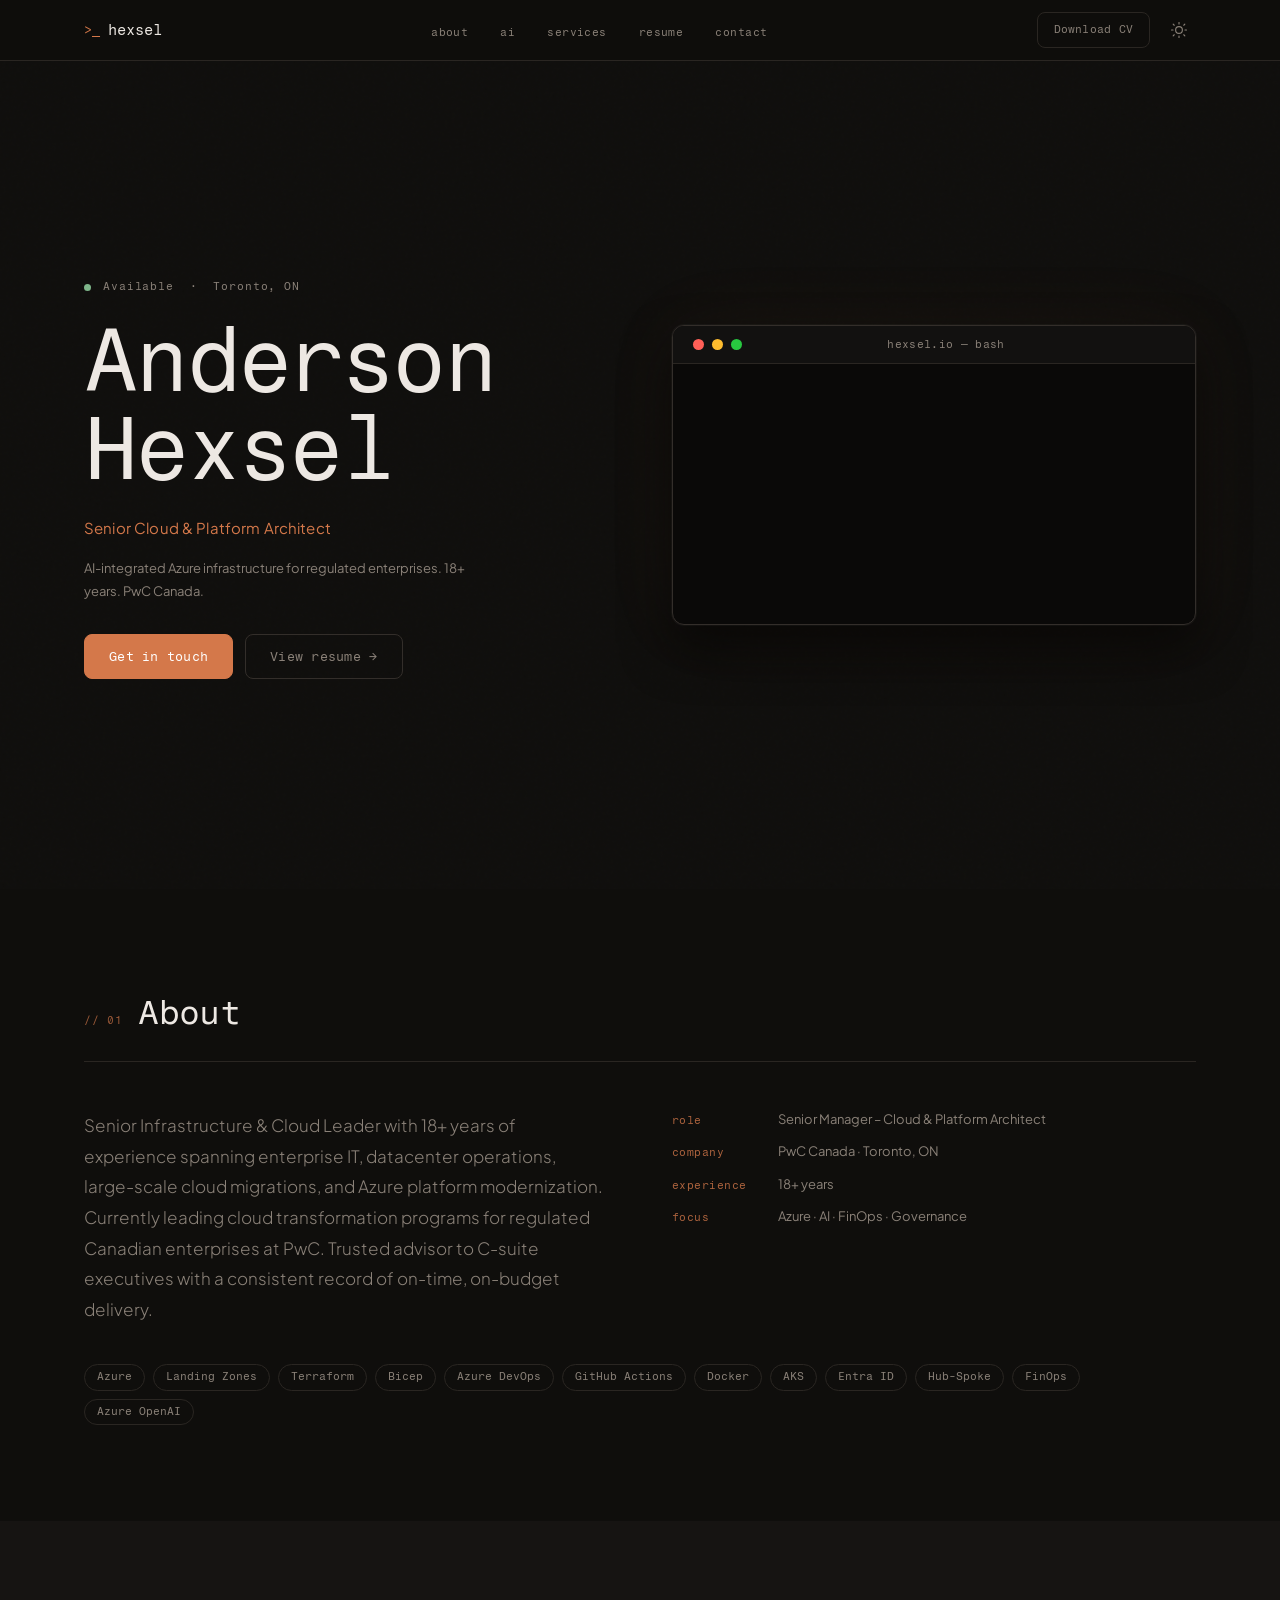
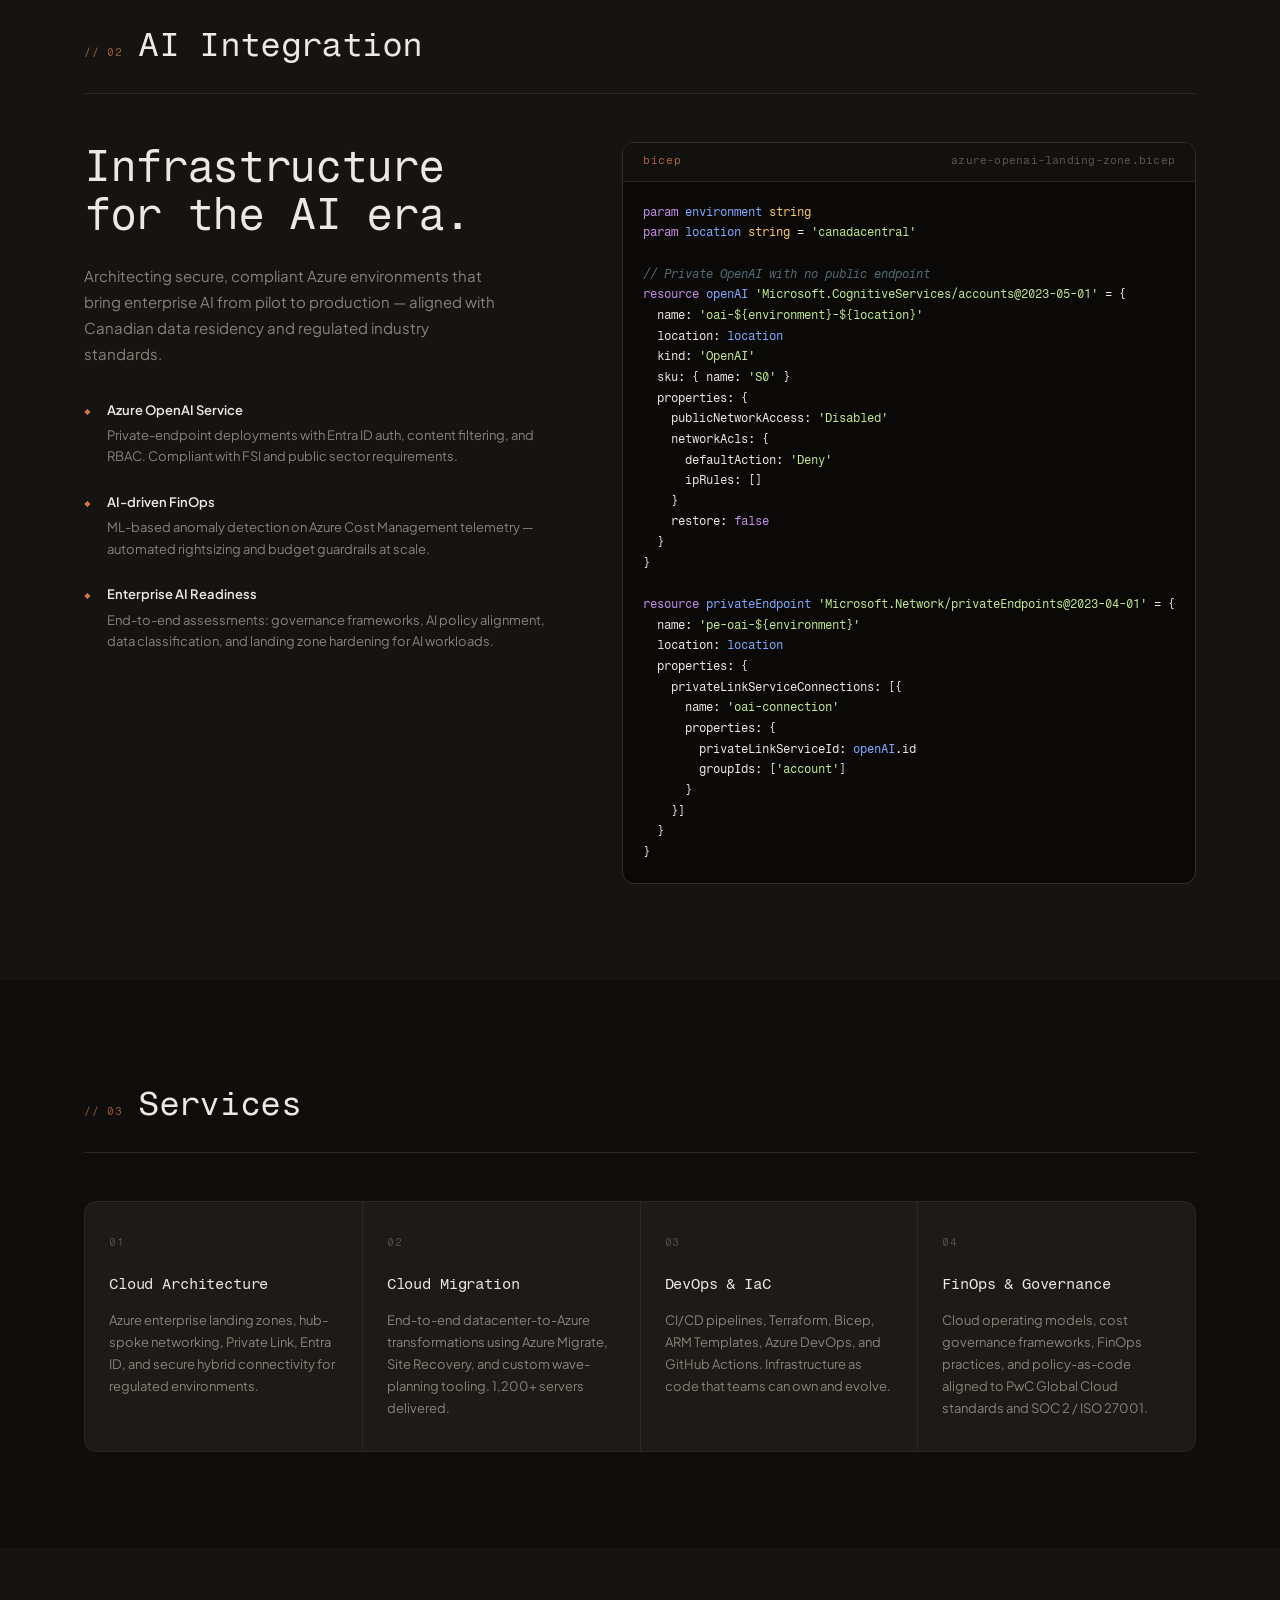
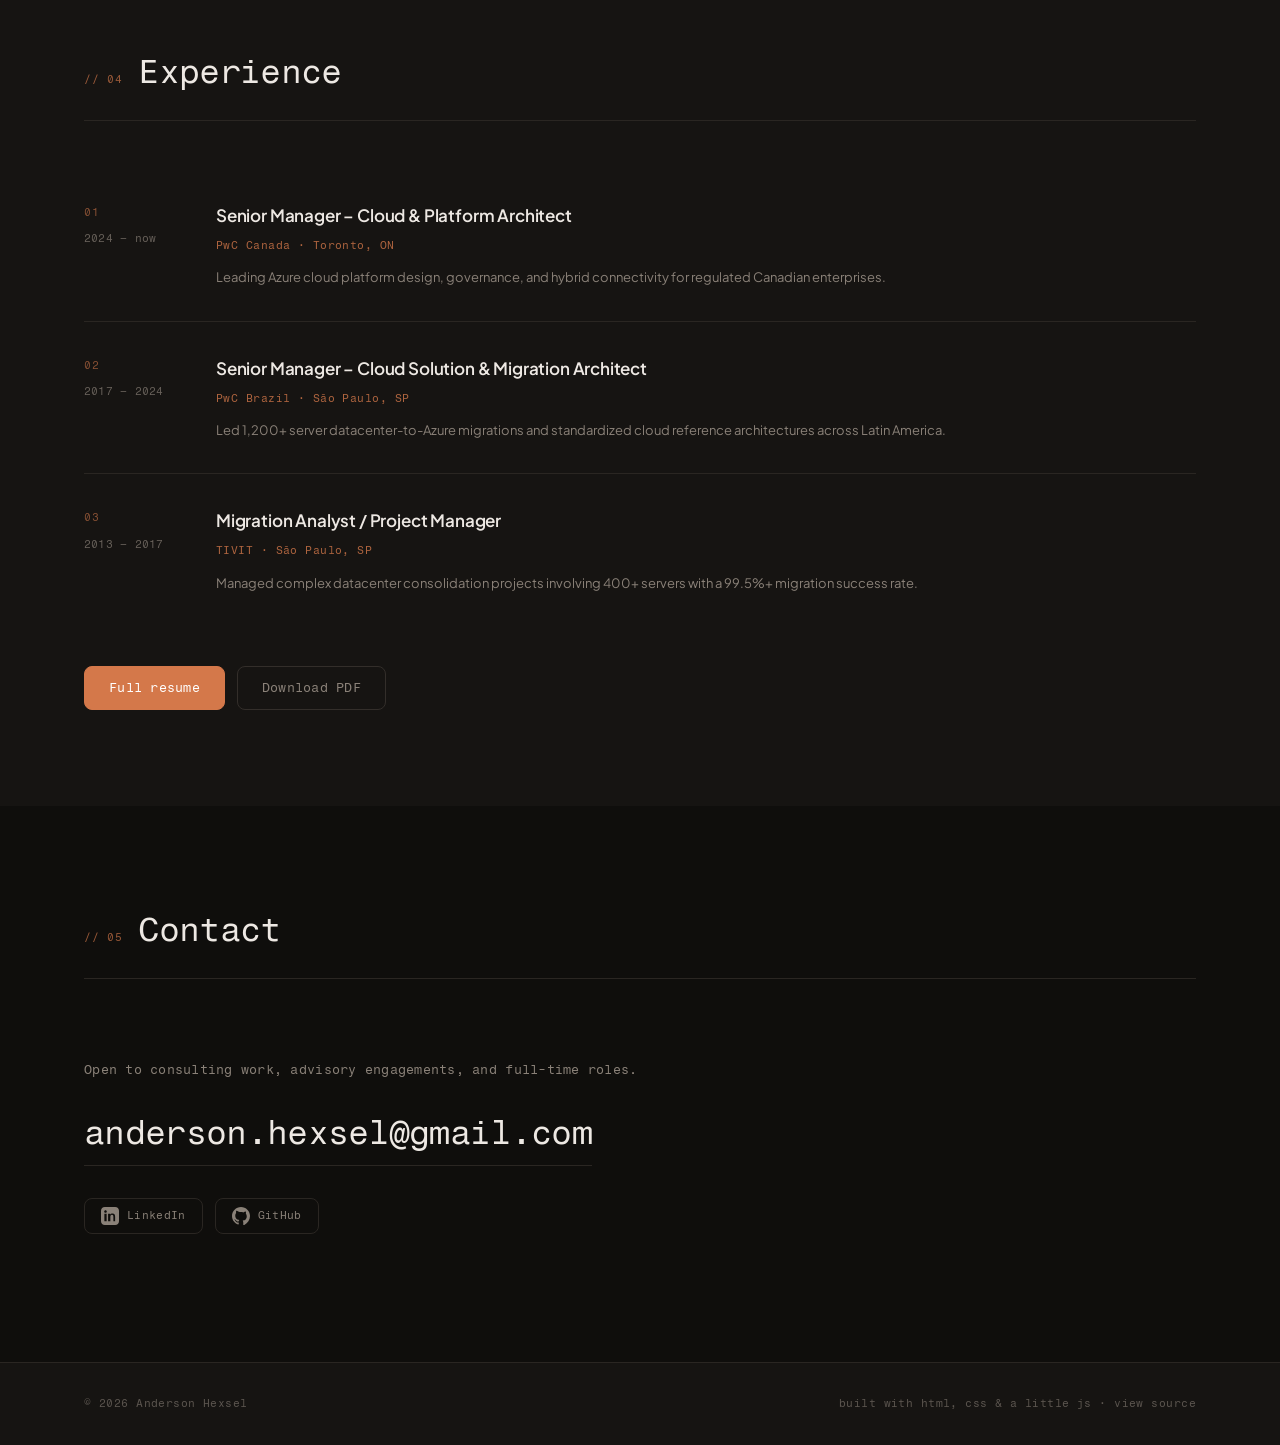
==== index.html @ d18cc78c "Initial site — Terminal Intelligence redesign Static portfolio for hexsel.io: Fragment Mono + Plus J" ====
<!doctype html>
<html lang="en" data-theme="dark">
<head>
  <meta charset="utf-8">
  <meta name="viewport" content="width=device-width, initial-scale=1">

  <title>Anderson Hexsel — Senior Cloud &amp; Platform Architect</title>
  <meta name="description" content="Anderson Hexsel — Senior Cloud &amp; Platform Architect with 18+ years in enterprise Azure, cloud migrations, and infrastructure leadership. Currently at PwC Canada.">

  <link rel="canonical" href="https://hexsel.io/">
  <link rel="icon" type="image/svg+xml" href="/assets/img/favicon.svg">
  <meta name="theme-color" content="#0F0E0C" media="(prefers-color-scheme: dark)">
  <meta name="theme-color" content="#F6F1EB" media="(prefers-color-scheme: light)">

  <meta property="og:type" content="website">
  <meta property="og:url" content="https://hexsel.io/">
  <meta property="og:title" content="Anderson Hexsel — Senior Cloud &amp; Platform Architect">
  <meta property="og:description" content="18+ years delivering Azure transformations for global enterprises. Azure Expert Certified.">
  <meta property="og:image" content="https://hexsel.io/assets/img/og-cover.png">
  <meta name="twitter:card" content="summary_large_image">
  <meta name="twitter:title" content="Anderson Hexsel — Senior Cloud &amp; Platform Architect">
  <meta name="twitter:description" content="18+ years delivering Azure transformations for global enterprises. Azure Expert Certified.">
  <meta name="twitter:image" content="https://hexsel.io/assets/img/og-cover.png">

  <script type="application/ld+json">
  {
    "@context": "https://schema.org",
    "@type": "Person",
    "name": "Anderson Hexsel",
    "url": "https://hexsel.io/",
    "email": "mailto:anderson.hexsel@gmail.com",
    "jobTitle": "Senior Manager — Cloud & Platform Architect",
    "sameAs": ["https://www.linkedin.com/in/hexsel/"]
  }
  </script>

  <!-- Google Fonts: Fragment Mono + Plus Jakarta Sans -->
  <link rel="preconnect" href="https://fonts.googleapis.com">
  <link rel="preconnect" href="https://fonts.gstatic.com" crossorigin>
  <link href="https://fonts.googleapis.com/css2?family=Fragment+Mono:ital@0;1&family=Plus+Jakarta+Sans:wght@300;400;500;600;700&display=swap" rel="stylesheet">

  <!-- Theme bootstrap — runs before stylesheet to prevent FOUC -->
  <script>
    (function(){try{var t=localStorage.getItem('hexsel-theme');if(t==='light'||t==='dark')document.documentElement.setAttribute('data-theme',t);}catch(e){}}());
  </script>

  <link rel="stylesheet" href="/assets/css/main.css">
</head>

<body>
  <a class="skip-link" href="#main">Skip to content</a>

  <!-- ── HEADER ── -->
  <header class="site-header" role="banner">
    <div class="container site-header__inner">
      <a class="brand" href="/" aria-label="hexsel home">
        <span class="brand__sigil" aria-hidden="true">&gt;_</span>
        <span class="brand__text">hexsel</span>
      </a>

      <nav class="nav" aria-label="Primary">
        <button class="nav__toggle" aria-expanded="false" aria-controls="nav-list" aria-label="Open menu">
          <span class="visually-hidden">Open menu</span>
          <svg viewBox="0 0 24 24" fill="none" stroke="currentColor" stroke-width="1.5" stroke-linecap="round" width="22" height="22" aria-hidden="true">
            <line x1="3" y1="7" x2="21" y2="7"/><line x1="3" y1="12" x2="21" y2="12"/><line x1="3" y1="17" x2="21" y2="17"/>
          </svg>
        </button>
        <ul id="nav-list" class="nav__list" role="list">
          <li><a class="nav__link" href="#about">about</a></li>
          <li><a class="nav__link" href="#ai">ai</a></li>
          <li><a class="nav__link" href="#services">services</a></li>
          <li><a class="nav__link" href="#resume">resume</a></li>
          <li><a class="nav__link" href="#contact">contact</a></li>
        </ul>
      </nav>

      <div class="header-actions">
        <a class="btn btn--outline btn--sm" href="/assets/docs/anderson-hexsel-resume.pdf" download>Download CV</a>
        <button class="theme-toggle" aria-label="Toggle color theme" aria-pressed="false">
          <svg class="theme-toggle__sun" viewBox="0 0 24 24" fill="none" stroke="currentColor" stroke-width="1.5" stroke-linecap="round" stroke-linejoin="round" width="18" height="18" aria-hidden="true">
            <circle cx="12" cy="12" r="4.5"/>
            <line x1="12" y1="2" x2="12" y2="4"/><line x1="12" y1="20" x2="12" y2="22"/>
            <line x1="4.22" y1="4.22" x2="5.64" y2="5.64"/><line x1="18.36" y1="18.36" x2="19.78" y2="19.78"/>
            <line x1="2" y1="12" x2="4" y2="12"/><line x1="20" y1="12" x2="22" y2="12"/>
            <line x1="4.22" y1="19.78" x2="5.64" y2="18.36"/><line x1="18.36" y1="5.64" x2="19.78" y2="4.22"/>
          </svg>
          <svg class="theme-toggle__moon" viewBox="0 0 24 24" fill="none" stroke="currentColor" stroke-width="1.5" stroke-linecap="round" width="18" height="18" aria-hidden="true">
            <path d="M21 12.79A9 9 0 1 1 11.21 3 7 7 0 0 0 21 12.79z"/>
          </svg>
        </button>
      </div>
    </div>
  </header>

  <main id="main">

    <!-- ── HERO ── -->
    <section class="hero" aria-labelledby="hero-name">
      <div class="container hero__inner">

        <div class="hero__text" data-reveal>
          <p class="hero__eyebrow">
            <span class="hero__status" aria-hidden="true"></span>
            Available &nbsp;·&nbsp; Toronto, ON
          </p>
          <h1 class="hero__name" id="hero-name">Anderson<br>Hexsel</h1>
          <p class="hero__role">Senior Cloud &amp; Platform Architect</p>
          <p class="hero__desc">
            AI-integrated Azure infrastructure for regulated enterprises.
            18+ years. PwC Canada.
          </p>
          <div class="hero__cta">
            <a class="btn btn--primary" href="#contact">Get in touch</a>
            <a class="btn btn--ghost" href="/resume.html">View resume →</a>
          </div>
        </div>

        <div class="hero__terminal-wrap" data-reveal>
          <div class="terminal" role="img" aria-label="Terminal showing Anderson's work with Azure and AI">
            <div class="terminal__chrome" aria-hidden="true">
              <span class="terminal__dot terminal__dot--red"></span>
              <span class="terminal__dot terminal__dot--yellow"></span>
              <span class="terminal__dot terminal__dot--green"></span>
              <span class="terminal__title">hexsel.io — bash</span>
            </div>
            <div class="terminal__body" id="terminal-body" aria-hidden="true"></div>
          </div>
        </div>

      </div>
    </section>

    <!-- ── ABOUT ── -->
    <section id="about" class="section" aria-labelledby="about-heading">
      <div class="container">
        <div class="section-header" data-reveal>
          <span class="section-tag" aria-hidden="true">// 01</span>
          <h2 class="section-title" id="about-heading">About</h2>
        </div>
        <div class="about__body" data-reveal>
          <p class="about__lede">
            Senior Infrastructure &amp; Cloud Leader with 18+ years of experience spanning enterprise IT, datacenter operations, large-scale cloud migrations, and Azure platform modernization. Currently leading cloud transformation programs for regulated Canadian enterprises at PwC. Trusted advisor to C-suite executives with a consistent record of on-time, on-budget delivery.
          </p>
          <div class="about__meta">
            <div class="meta-row">
              <span class="meta-key">role</span>
              <span class="meta-val">Senior Manager – Cloud &amp; Platform Architect</span>
            </div>
            <div class="meta-row">
              <span class="meta-key">company</span>
              <span class="meta-val">PwC Canada · Toronto, ON</span>
            </div>
            <div class="meta-row">
              <span class="meta-key">experience</span>
              <span class="meta-val">18+ years</span>
            </div>
            <div class="meta-row">
              <span class="meta-key">focus</span>
              <span class="meta-val">Azure · AI · FinOps · Governance</span>
            </div>
          </div>
        </div>
        <div class="chip-cluster" role="list" aria-label="Technologies" data-reveal>
          <span class="chip" role="listitem">Azure</span>
          <span class="chip" role="listitem">Landing Zones</span>
          <span class="chip" role="listitem">Terraform</span>
          <span class="chip" role="listitem">Bicep</span>
          <span class="chip" role="listitem">Azure DevOps</span>
          <span class="chip" role="listitem">GitHub Actions</span>
          <span class="chip" role="listitem">Docker</span>
          <span class="chip" role="listitem">AKS</span>
          <span class="chip" role="listitem">Entra ID</span>
          <span class="chip" role="listitem">Hub-Spoke</span>
          <span class="chip" role="listitem">FinOps</span>
          <span class="chip" role="listitem">Azure OpenAI</span>
        </div>
      </div>
    </section>

    <!-- ── AI EXPERIENCE ── -->
    <section id="ai" class="section section--ai" aria-labelledby="ai-heading">
      <div class="container">
        <div class="section-header" data-reveal>
          <span class="section-tag" aria-hidden="true">// 02</span>
          <h2 class="section-title" id="ai-heading">AI Integration</h2>
        </div>
        <div class="ai__body">
          <div class="ai__left" data-reveal>
            <p class="ai__headline">Infrastructure<br>for the AI era.</p>
            <p class="ai__sub">
              Architecting secure, compliant Azure environments that bring enterprise AI from pilot to production — aligned with Canadian data residency and regulated industry standards.
            </p>
            <ul class="ai__features" role="list">
              <li class="ai__feature">
                <span class="ai__feature-icon" aria-hidden="true">◆</span>
                <div>
                  <strong>Azure OpenAI Service</strong>
                  <p>Private-endpoint deployments with Entra ID auth, content filtering, and RBAC. Compliant with FSI and public sector requirements.</p>
                </div>
              </li>
              <li class="ai__feature">
                <span class="ai__feature-icon" aria-hidden="true">◆</span>
                <div>
                  <strong>AI-driven FinOps</strong>
                  <p>ML-based anomaly detection on Azure Cost Management telemetry — automated rightsizing and budget guardrails at scale.</p>
                </div>
              </li>
              <li class="ai__feature">
                <span class="ai__feature-icon" aria-hidden="true">◆</span>
                <div>
                  <strong>Enterprise AI Readiness</strong>
                  <p>End-to-end assessments: governance frameworks, AI policy alignment, data classification, and landing zone hardening for AI workloads.</p>
                </div>
              </li>
            </ul>
          </div>
          <div class="ai__right" data-reveal>
            <div class="code-block">
              <div class="code-block__header">
                <span class="code-block__lang">bicep</span>
                <span class="code-block__file">azure-openai-landing-zone.bicep</span>
              </div>
              <pre class="code-block__body"><code><span class="ck">param</span> <span class="cv">environment</span> <span class="ct">string</span>
<span class="ck">param</span> <span class="cv">location</span> <span class="ct">string</span> = <span class="cs">'canadacentral'</span>

<span class="cc">// Private OpenAI with no public endpoint</span>
<span class="ck">resource</span> <span class="cv">openAI</span> <span class="cs">'Microsoft.CognitiveServices/accounts@2023-05-01'</span> = {
  name: <span class="cs">'oai-${environment}-${location}'</span>
  location: <span class="cv">location</span>
  kind: <span class="cs">'OpenAI'</span>
  sku: { name: <span class="cs">'S0'</span> }
  properties: {
    publicNetworkAccess: <span class="cs">'Disabled'</span>
    networkAcls: {
      defaultAction: <span class="cs">'Deny'</span>
      ipRules: []
    }
    restore: <span class="ck">false</span>
  }
}

<span class="ck">resource</span> <span class="cv">privateEndpoint</span> <span class="cs">'Microsoft.Network/privateEndpoints@2023-04-01'</span> = {
  name: <span class="cs">'pe-oai-${environment}'</span>
  location: <span class="cv">location</span>
  properties: {
    privateLinkServiceConnections: [{
      name: <span class="cs">'oai-connection'</span>
      properties: {
        privateLinkServiceId: <span class="cv">openAI</span>.id
        groupIds: [<span class="cs">'account'</span>]
      }
    }]
  }
}</code></pre>
            </div>
          </div>
        </div>
      </div>
    </section>

    <!-- ── SERVICES ── -->
    <section id="services" class="section" aria-labelledby="services-heading">
      <div class="container">
        <div class="section-header" data-reveal>
          <span class="section-tag" aria-hidden="true">// 03</span>
          <h2 class="section-title" id="services-heading">Services</h2>
        </div>
        <ul class="card-grid" role="list">

          <li class="card" data-reveal>
            <div class="card__num" aria-hidden="true">01</div>
            <h3 class="card__title">Cloud Architecture</h3>
            <p class="card__body">Azure enterprise landing zones, hub-spoke networking, Private Link, Entra ID, and secure hybrid connectivity for regulated environments.</p>
          </li>

          <li class="card" data-reveal>
            <div class="card__num" aria-hidden="true">02</div>
            <h3 class="card__title">Cloud Migration</h3>
            <p class="card__body">End-to-end datacenter-to-Azure transformations using Azure Migrate, Site Recovery, and custom wave-planning tooling. 1,200+ servers delivered.</p>
          </li>

          <li class="card" data-reveal>
            <div class="card__num" aria-hidden="true">03</div>
            <h3 class="card__title">DevOps &amp; IaC</h3>
            <p class="card__body">CI/CD pipelines, Terraform, Bicep, ARM Templates, Azure DevOps, and GitHub Actions. Infrastructure as code that teams can own and evolve.</p>
          </li>

          <li class="card" data-reveal>
            <div class="card__num" aria-hidden="true">04</div>
            <h3 class="card__title">FinOps &amp; Governance</h3>
            <p class="card__body">Cloud operating models, cost governance frameworks, FinOps practices, and policy-as-code aligned to PwC Global Cloud standards and SOC 2 / ISO 27001.</p>
          </li>

        </ul>
      </div>
    </section>

    <!-- ── RESUME ── -->
    <section id="resume" class="section section--alt" aria-labelledby="resume-heading">
      <div class="container">
        <div class="section-header" data-reveal>
          <span class="section-tag" aria-hidden="true">// 04</span>
          <h2 class="section-title" id="resume-heading">Experience</h2>
        </div>
        <ol class="timeline" role="list">

          <li class="timeline__item" data-reveal>
            <div class="timeline__left">
              <span class="timeline__index" aria-hidden="true">01</span>
              <time class="timeline__date">2024 – now</time>
            </div>
            <div class="timeline__body">
              <h3 class="timeline__role">Senior Manager – Cloud &amp; Platform Architect</h3>
              <p class="timeline__company">PwC Canada · Toronto, ON</p>
              <p class="timeline__summary">Leading Azure cloud platform design, governance, and hybrid connectivity for regulated Canadian enterprises.</p>
            </div>
          </li>

          <li class="timeline__item" data-reveal>
            <div class="timeline__left">
              <span class="timeline__index" aria-hidden="true">02</span>
              <time class="timeline__date">2017 – 2024</time>
            </div>
            <div class="timeline__body">
              <h3 class="timeline__role">Senior Manager – Cloud Solution &amp; Migration Architect</h3>
              <p class="timeline__company">PwC Brazil · São Paulo, SP</p>
              <p class="timeline__summary">Led 1,200+ server datacenter-to-Azure migrations and standardized cloud reference architectures across Latin America.</p>
            </div>
          </li>

          <li class="timeline__item" data-reveal>
            <div class="timeline__left">
              <span class="timeline__index" aria-hidden="true">03</span>
              <time class="timeline__date">2013 – 2017</time>
            </div>
            <div class="timeline__body">
              <h3 class="timeline__role">Migration Analyst / Project Manager</h3>
              <p class="timeline__company">TIVIT · São Paulo, SP</p>
              <p class="timeline__summary">Managed complex datacenter consolidation projects involving 400+ servers with a 99.5%+ migration success rate.</p>
            </div>
          </li>

        </ol>
        <div class="resume__cta" data-reveal>
          <a class="btn btn--primary" href="/resume.html">Full resume</a>
          <a class="btn btn--ghost" href="/assets/docs/anderson-hexsel-resume.pdf" download>Download PDF</a>
        </div>
      </div>
    </section>

    <!-- ── CONTACT ── -->
    <section id="contact" class="section" aria-labelledby="contact-heading">
      <div class="container">
        <div class="section-header" data-reveal>
          <span class="section-tag" aria-hidden="true">// 05</span>
          <h2 class="section-title" id="contact-heading">Contact</h2>
        </div>
        <div class="contact__body" data-reveal>
          <p class="contact__invite">Open to consulting work, advisory engagements, and full-time roles.</p>
          <a class="contact__email" href="mailto:anderson.hexsel@gmail.com">
            anderson.hexsel@gmail.com
          </a>
          <ul class="contact__links" role="list">
            <li>
              <a href="https://www.linkedin.com/in/hexsel/" rel="me noopener" class="contact__icon-link" aria-label="LinkedIn profile">
                <svg viewBox="0 0 24 24" fill="currentColor" width="18" height="18" aria-hidden="true">
                  <path d="M19 0H5C2.24 0 0 2.24 0 5v14c0 2.76 2.24 5 5 5h14c2.76 0 5-2.24 5-5V5c0-2.76-2.24-5-5-5zM7.5 19H4.5V9h3v10zm-1.5-11.3c-.97 0-1.75-.79-1.75-1.76S5.03 4.18 6 4.18s1.75.79 1.75 1.76S6.97 7.7 6 7.7zM19.5 19h-3v-5.6c0-1.34-.03-3.07-1.87-3.07-1.87 0-2.16 1.46-2.16 2.97V19h-3V9h2.88v1.36h.04c.4-.76 1.38-1.56 2.84-1.56 3.04 0 3.6 2 3.6 4.6V19z"/>
                </svg>
                LinkedIn
              </a>
            </li>
            <li>
              <a href="https://github.com/Hexsel007" rel="me noopener" class="contact__icon-link" aria-label="GitHub profile">
                <svg viewBox="0 0 24 24" fill="currentColor" width="18" height="18" aria-hidden="true">
                  <path d="M12 0C5.37 0 0 5.37 0 12c0 5.3 3.44 9.8 8.21 11.39.6.11.79-.26.79-.58v-2.23c-3.34.73-4.03-1.42-4.03-1.42-.55-1.39-1.33-1.76-1.33-1.76-1.09-.74.08-.73.08-.73 1.2.08 1.84 1.24 1.84 1.24 1.07 1.83 2.8 1.3 3.49.99.11-.78.42-1.3.76-1.6-2.67-.3-5.47-1.33-5.47-5.93 0-1.31.47-2.38 1.24-3.22-.12-.3-.54-1.52.12-3.18 0 0 1.01-.32 3.3 1.23A11.5 11.5 0 0 1 12 6.8c1.02.005 2.05.14 3.01.4 2.29-1.55 3.3-1.23 3.3-1.23.66 1.66.24 2.88.12 3.18.77.84 1.24 1.91 1.24 3.22 0 4.61-2.81 5.63-5.48 5.92.43.37.82 1.1.82 2.22v3.29c0 .32.19.7.8.58C20.57 21.8 24 17.3 24 12c0-6.63-5.37-12-12-12z"/>
                </svg>
                GitHub
              </a>
            </li>
          </ul>
        </div>
      </div>
    </section>

  </main>

  <!-- ── FOOTER ── -->
  <footer class="site-footer" role="contentinfo">
    <div class="container site-footer__inner">
      <span class="footer__copy">© <span id="footer-year">2026</span> Anderson Hexsel</span>
      <span class="footer__built">built with html, css &amp; a little js · <a href="https://github.com/hexsel-io/anderson-hexsel">view source</a></span>
    </div>
  </footer>

  <script src="/assets/js/main.js" defer></script>
</body>
</html>
---- assets/css/main.css ----
/* ═══════════════════════════════════════════════════════════════
   hexsel.io — Main stylesheet
   Fonts: Fragment Mono + Plus Jakarta Sans (Google Fonts CDN)
   Theme: Terminal Intelligence — warm dark, coral accent
   ═══════════════════════════════════════════════════════════════ */

/* ── Design tokens ────────────────────────────────────────────── */
:root {
  /* Colors — dark (default) */
  --bg:          #0F0E0C;
  --surface:     #161412;
  --surface-2:   #1D1B18;
  --surface-3:   #252220;
  --text:        #EDE8E3;
  --text-2:      #8A8178;
  --border:      #2A2622;
  --border-2:    #332E2A;
  --accent:      #D4784A;
  --accent-dim:  rgba(212, 120, 74, 0.10);
  --accent-glow: rgba(212, 120, 74, 0.20);
  --green:       #7EB68A;
  --green-dim:   rgba(126, 182, 138, 0.10);
  --focus-ring:  #D4784A;

  /* Typography */
  --font-mono:   'Fragment Mono', 'Courier New', monospace;
  --font-body:   'Plus Jakarta Sans', system-ui, -apple-system, sans-serif;

  /* Spacing */
  --s1:  0.25rem;
  --s2:  0.5rem;
  --s3:  0.75rem;
  --s4:  1rem;
  --s5:  1.25rem;
  --s6:  1.5rem;
  --s8:  2rem;
  --s10: 2.5rem;
  --s12: 3rem;
  --s16: 4rem;
  --s20: 5rem;
  --s24: 6rem;

  /* Type scale */
  --fs-xs:   0.6875rem;
  --fs-sm:   0.8125rem;
  --fs-base: 0.9375rem;
  --fs-md:   1.0625rem;
  --fs-lg:   1.25rem;
  --fs-xl:   1.625rem;
  --fs-2xl:  2.125rem;
  --fs-3xl:  2.75rem;
  --fs-hero: clamp(3rem, 7vw, 5.5rem);

  /* Radii */
  --r-sm:  4px;
  --r-md:  8px;
  --r-lg:  12px;

  /* Layout */
  --max-w: 1160px;
}

/* Light theme */
[data-theme="light"] {
  --bg:          #F6F1EB;
  --surface:     #FDFAF6;
  --surface-2:   #EDE9E2;
  --surface-3:   #E3DDD5;
  --text:        #1A1510;
  --text-2:      #6B6058;
  --border:      #DDD6CB;
  --border-2:    #CCC4B8;
  --accent:      #B55A2E;
  --accent-dim:  rgba(181, 90, 46, 0.08);
  --accent-glow: rgba(181, 90, 46, 0.16);
  --green:       #3A7042;
  --green-dim:   rgba(58, 112, 66, 0.08);
  --focus-ring:  #B55A2E;
}

/* ── Reset ───────────────────────────────────────────────────── */
*, *::before, *::after { box-sizing: border-box; }
html { font-size: 16px; -webkit-text-size-adjust: 100%; }
@media (prefers-reduced-motion: no-preference) {
  html { scroll-behavior: smooth; }
}
body {
  margin: 0;
  background: var(--bg);
  color: var(--text);
  font-family: var(--font-body);
  font-weight: 400;
  line-height: 1.65;
  transition: background-color 200ms, color 200ms;
  -webkit-font-smoothing: antialiased;
}
h1,h2,h3,h4,h5,h6,p,ul,ol,dl,dd,figure { margin: 0; padding: 0; }
ul, ol { list-style: none; }
a { color: var(--accent); text-decoration: none; }
img, svg { display: block; }
button { border: none; background: none; cursor: pointer; font: inherit; }
pre, code { font-family: var(--font-mono); }

/* ── Utilities ───────────────────────────────────────────────── */
.container {
  max-width: var(--max-w);
  margin-inline: auto;
  padding-inline: var(--s6);
}
.visually-hidden {
  position: absolute; width: 1px; height: 1px;
  padding: 0; margin: -1px; overflow: hidden;
  clip: rect(0,0,0,0); white-space: nowrap; border: 0;
}
.no-print {}

/* ── Focus ring ──────────────────────────────────────────────── */
:focus-visible {
  outline: 2px solid var(--focus-ring);
  outline-offset: 3px;
  border-radius: var(--r-sm);
}

/* ── Skip link ───────────────────────────────────────────────── */
.skip-link {
  position: absolute;
  inset-block-start: -48px;
  inset-inline-start: var(--s4);
  z-index: 200;
  background: var(--accent);
  color: #fff;
  padding: var(--s2) var(--s6);
  border-radius: var(--r-md);
  font-family: var(--font-mono);
  font-size: var(--fs-sm);
  transition: inset-block-start 200ms;
}
.skip-link:focus { inset-block-start: var(--s3); }

/* ── Buttons ─────────────────────────────────────────────────── */
.btn {
  display: inline-flex;
  align-items: center;
  gap: var(--s2);
  padding: 0.65rem var(--s6);
  border-radius: var(--r-md);
  font-family: var(--font-mono);
  font-size: var(--fs-sm);
  letter-spacing: 0.02em;
  transition: all 150ms ease;
  cursor: pointer;
  text-decoration: none;
  border: 1px solid transparent;
  white-space: nowrap;
}
.btn--primary {
  background: var(--accent);
  color: #fff;
  border-color: var(--accent);
}
.btn--primary:hover {
  background: #E0895D;
  border-color: #E0895D;
  transform: translateY(-1px);
  box-shadow: 0 6px 20px var(--accent-glow);
}
.btn--ghost {
  background: transparent;
  color: var(--text-2);
  border-color: var(--border-2);
}
.btn--ghost:hover {
  color: var(--accent);
  border-color: var(--accent);
  background: var(--accent-dim);
}
.btn--outline {
  background: transparent;
  color: var(--text-2);
  border-color: var(--border);
}
.btn--outline:hover {
  color: var(--accent);
  border-color: var(--accent);
}
.btn--sm { padding: var(--s2) var(--s4); font-size: var(--fs-xs); }

/* ── Site header ─────────────────────────────────────────────── */
.site-header {
  position: sticky;
  top: 0;
  z-index: 100;
  border-bottom: 1px solid var(--border);
  background: color-mix(in srgb, var(--bg) 88%, transparent);
  backdrop-filter: blur(16px);
  -webkit-backdrop-filter: blur(16px);
  transition: background 200ms;
}
.site-header__inner {
  display: flex;
  align-items: center;
  gap: var(--s6);
  padding-block: var(--s3);
}

/* Brand */
.brand {
  display: flex;
  align-items: center;
  gap: var(--s2);
  font-family: var(--font-mono);
  font-size: var(--fs-base);
  color: var(--text);
  text-decoration: none;
  flex-shrink: 0;
}
.brand:hover .brand__text { color: var(--accent); }
.brand__sigil {
  color: var(--accent);
  font-size: var(--fs-sm);
}
.brand__text {
  transition: color 150ms;
}

/* Nav */
.nav { display: flex; align-items: center; flex: 1; justify-content: center; }
.nav__list { display: flex; gap: var(--s8); align-items: center; }
.nav__link {
  font-family: var(--font-mono);
  font-size: var(--fs-xs);
  color: var(--text-2);
  text-decoration: none;
  letter-spacing: 0.04em;
  transition: color 150ms;
  padding-block: var(--s1);
  position: relative;
}
.nav__link::after {
  content: '';
  position: absolute;
  bottom: -2px; left: 0;
  width: 0; height: 1px;
  background: var(--accent);
  transition: width 200ms ease;
}
.nav__link:hover { color: var(--accent); }
.nav__link:hover::after { width: 100%; }

/* Mobile toggle */
.nav__toggle { display: none; color: var(--text); padding: var(--s2); }

/* Header actions */
.header-actions { display: flex; align-items: center; gap: var(--s3); flex-shrink: 0; }

/* Theme toggle */
.theme-toggle {
  width: 34px; height: 34px;
  display: flex; align-items: center; justify-content: center;
  color: var(--text-2);
  border-radius: var(--r-sm);
  transition: color 150ms, background 150ms;
  position: relative; padding: 0;
}
.theme-toggle:hover { color: var(--accent); background: var(--accent-dim); }
.theme-toggle svg { position: absolute; transition: opacity 200ms, transform 200ms; }
.theme-toggle__sun  { opacity: 1; transform: rotate(0); }
.theme-toggle__moon { opacity: 0; transform: rotate(-45deg); }
[data-theme="light"] .theme-toggle__sun  { opacity: 0; transform: rotate(45deg); }
[data-theme="light"] .theme-toggle__moon { opacity: 1; transform: rotate(0); }

/* Mobile nav */
@media (max-width: 1023px) {
  .nav__toggle { display: flex; }
  .header-actions .btn--outline { display: none; }
  .nav {
    position: absolute; top: 100%; left: 0; right: 0;
    flex-direction: column;
    background: var(--surface);
    border-bottom: 1px solid var(--border);
    overflow: hidden; max-height: 0;
    transition: max-height 300ms ease;
    justify-content: flex-start;
  }
  .nav__list.is-open { max-height: 320px; }
  .nav__list { flex-direction: column; gap: 0; width: 100%; align-items: stretch; }
  .nav__link {
    display: block;
    padding: var(--s4) var(--s6);
    border-bottom: 1px solid var(--border);
    font-size: var(--fs-sm);
  }
  .nav__link::after { display: none; }
}

/* ── Hero ────────────────────────────────────────────────────── */
.hero {
  min-height: 92vh;
  display: flex;
  align-items: center;
  background: var(--bg);
  position: relative;
}

/* Subtle noise grain overlay */
.hero::before {
  content: '';
  position: absolute; inset: 0;
  background-image: url("data:image/svg+xml,%3Csvg viewBox='0 0 256 256' xmlns='http://www.w3.org/2000/svg'%3E%3Cfilter id='noise'%3E%3CfeTurbulence type='fractalNoise' baseFrequency='0.9' numOctaves='4' stitchTiles='stitch'/%3E%3C/filter%3E%3Crect width='100%25' height='100%25' filter='url(%23noise)' opacity='0.03'/%3E%3C/svg%3E");
  pointer-events: none;
  opacity: 0.4;
}

.hero__inner {
  position: relative; z-index: 1;
  display: grid;
  grid-template-columns: 1fr 1fr;
  gap: var(--s16);
  align-items: center;
  padding-block: var(--s24);
  width: 100%;
}

/* Hero text */
.hero__eyebrow {
  display: inline-flex;
  align-items: center;
  gap: var(--s3);
  font-family: var(--font-mono);
  font-size: var(--fs-xs);
  color: var(--text-2);
  letter-spacing: 0.08em;
  margin-bottom: var(--s5);
}
.hero__status {
  width: 7px; height: 7px;
  border-radius: 50%;
  background: var(--green);
  display: inline-block;
  flex-shrink: 0;
  animation: blink-status 3s ease-in-out infinite;
}
@keyframes blink-status {
  0%, 90%, 100% { opacity: 1; }
  95% { opacity: 0.3; }
}

.hero__name {
  font-family: var(--font-mono);
  font-size: var(--fs-hero);
  font-weight: 400;
  line-height: 1;
  letter-spacing: -0.03em;
  color: var(--text);
  margin-bottom: var(--s6);
}

.hero__role {
  font-family: var(--font-body);
  font-size: var(--fs-base);
  font-weight: 400;
  color: var(--accent);
  letter-spacing: 0.01em;
  margin-bottom: var(--s4);
}

.hero__desc {
  font-size: var(--fs-sm);
  color: var(--text-2);
  line-height: 1.75;
  max-width: 400px;
  margin-bottom: var(--s8);
}

.hero__cta { display: flex; gap: var(--s3); flex-wrap: wrap; }

/* ── Terminal ────────────────────────────────────────────────── */
.terminal {
  background: #0A0908;
  border: 1px solid var(--border-2);
  border-radius: var(--r-lg);
  overflow: hidden;
  box-shadow:
    0 0 0 1px rgba(255,255,255,0.03),
    0 24px 48px rgba(0,0,0,0.55),
    0 0 80px rgba(212, 120, 74, 0.06);
  font-family: var(--font-mono);
  font-size: 0.78rem;
  line-height: 1.65;
}

.terminal__chrome {
  display: flex;
  align-items: center;
  gap: var(--s2);
  padding: 0.6rem var(--s5);
  background: #121110;
  border-bottom: 1px solid var(--border);
}

.terminal__dot {
  width: 11px; height: 11px;
  border-radius: 50%;
}
.terminal__dot--red    { background: #FF5F57; }
.terminal__dot--yellow { background: #FEBC2E; }
.terminal__dot--green  { background: #28C840; }

.terminal__title {
  flex: 1;
  text-align: center;
  font-size: 0.68rem;
  color: var(--text-2);
  letter-spacing: 0.03em;
  margin-left: -33px;
}

.terminal__body {
  padding: var(--s4) var(--s5);
  min-height: 260px;
  max-height: 360px;
  overflow-y: auto;
  overflow-x: hidden;
  scrollbar-width: none;
}
.terminal__body::-webkit-scrollbar { display: none; }

/* Terminal line types */
.t-line { display: block; white-space: pre-wrap; word-break: break-all; }
.t-prompt .t-ps  { color: var(--accent); user-select: none; }
.t-prompt .t-cmd { color: var(--text); }
.t-out     { color: var(--green); }
.t-comment { color: var(--border-2); }
.t-err     { color: #F87171; }
.t-blank   { display: block; height: 0.5em; }

/* Blinking block cursor */
.t-cursor {
  display: inline-block;
  width: 7px; height: 0.9em;
  background: var(--accent);
  margin-left: 1px;
  vertical-align: text-bottom;
  animation: cursor-blink 0.9s step-end infinite;
}
@keyframes cursor-blink {
  0%, 100% { opacity: 1; }
  50%       { opacity: 0; }
}

/* ── Sections ────────────────────────────────────────────────── */
.section { padding-block: var(--s24); }
.section--alt { background: var(--surface); }
.section--ai  { background: var(--surface); }

@media (max-width: 639px) {
  .section { padding-block: var(--s16); }
}

.section-header {
  display: flex;
  align-items: baseline;
  gap: var(--s4);
  margin-bottom: var(--s12);
  padding-bottom: var(--s5);
  border-bottom: 1px solid var(--border);
}

.section-tag {
  font-family: var(--font-mono);
  font-size: var(--fs-xs);
  color: var(--accent);
  letter-spacing: 0.06em;
  opacity: 0.7;
  flex-shrink: 0;
}

.section-title {
  font-family: var(--font-mono);
  font-size: var(--fs-2xl);
  font-weight: 400;
  letter-spacing: -0.02em;
  color: var(--text);
}

/* ── About ───────────────────────────────────────────────────── */
.about__body {
  display: grid;
  grid-template-columns: 1fr 1fr;
  gap: var(--s16);
  align-items: start;
  margin-bottom: var(--s10);
}
.about__lede {
  font-size: var(--fs-md);
  line-height: 1.8;
  color: var(--text-2);
  font-weight: 300;
}
.about__meta {
  display: flex;
  flex-direction: column;
  gap: var(--s3);
}
.meta-row {
  display: grid;
  grid-template-columns: 90px 1fr;
  gap: var(--s4);
  font-size: var(--fs-sm);
}
.meta-key {
  font-family: var(--font-mono);
  font-size: var(--fs-xs);
  color: var(--accent);
  letter-spacing: 0.04em;
  padding-top: 2px;
  opacity: 0.8;
}
.meta-val {
  color: var(--text-2);
  line-height: 1.5;
}

.chip-cluster {
  display: flex;
  flex-wrap: wrap;
  gap: var(--s2);
}
.chip {
  font-family: var(--font-mono);
  font-size: var(--fs-xs);
  color: var(--text-2);
  border: 1px solid var(--border);
  border-radius: 999px;
  padding: 3px var(--s3);
  transition: all 150ms;
  white-space: nowrap;
}
.chip:hover {
  color: var(--accent);
  border-color: var(--accent);
  background: var(--accent-dim);
}

/* ── AI section ──────────────────────────────────────────────── */
.ai__body {
  display: grid;
  grid-template-columns: 1fr 1fr;
  gap: var(--s12);
  align-items: start;
}

.ai__headline {
  font-family: var(--font-mono);
  font-size: var(--fs-3xl);
  font-weight: 400;
  line-height: 1.1;
  letter-spacing: -0.03em;
  color: var(--text);
  margin-bottom: var(--s6);
}

.ai__sub {
  font-size: var(--fs-base);
  color: var(--text-2);
  line-height: 1.75;
  max-width: 420px;
  margin-bottom: var(--s8);
}

.ai__features {
  display: flex;
  flex-direction: column;
  gap: var(--s6);
}

.ai__feature {
  display: flex;
  gap: var(--s4);
  align-items: flex-start;
}

.ai__feature-icon {
  color: var(--accent);
  font-size: 0.5rem;
  flex-shrink: 0;
  margin-top: 6px;
}

.ai__feature strong {
  display: block;
  font-size: var(--fs-sm);
  font-weight: 600;
  color: var(--text);
  margin-bottom: var(--s1);
}

.ai__feature p {
  font-size: var(--fs-sm);
  color: var(--text-2);
  line-height: 1.65;
}

/* Code block */
.code-block {
  background: #0A0908;
  border: 1px solid var(--border-2);
  border-radius: var(--r-lg);
  overflow: hidden;
  font-family: var(--font-mono);
  font-size: 0.76rem;
  line-height: 1.7;
}

.code-block__header {
  display: flex;
  align-items: center;
  justify-content: space-between;
  padding: 0.6rem var(--s5);
  background: #121110;
  border-bottom: 1px solid var(--border);
}

.code-block__lang {
  font-size: var(--fs-xs);
  color: var(--accent);
  letter-spacing: 0.06em;
  opacity: 0.8;
}

.code-block__file {
  font-size: var(--fs-xs);
  color: var(--text-2);
  opacity: 0.6;
  letter-spacing: 0.02em;
}

.code-block__body {
  margin: 0;
  padding: var(--s5);
  overflow-x: auto;
  scrollbar-width: thin;
  scrollbar-color: var(--border) transparent;
}

/* Syntax tokens */
.ck { color: #C792EA; }   /* keyword */
.cv { color: #82AAFF; }   /* variable */
.ct { color: #FFCB6B; }   /* type */
.cs { color: #C3E88D; }   /* string */
.cc { color: #546E7A; font-style: italic; }  /* comment */

[data-theme="light"] .ck { color: #7C3AED; }
[data-theme="light"] .cv { color: #1D4ED8; }
[data-theme="light"] .ct { color: #B45309; }
[data-theme="light"] .cs { color: #15803D; }
[data-theme="light"] .cc { color: #94A3B8; }

/* ── Services cards ──────────────────────────────────────────── */
.card-grid {
  display: grid;
  grid-template-columns: repeat(2, 1fr);
  gap: 1px;
  background: var(--border);
  border: 1px solid var(--border);
  border-radius: var(--r-lg);
  overflow: hidden;
}

.card {
  background: var(--surface-2);
  padding: var(--s8) var(--s6);
  transition: background 200ms;
  position: relative;
}
.card:hover { background: var(--surface-3); }
.card:hover .card__num { color: var(--accent); opacity: 1; }

.card__num {
  font-family: var(--font-mono);
  font-size: var(--fs-xs);
  color: var(--text-2);
  letter-spacing: 0.08em;
  opacity: 0.5;
  margin-bottom: var(--s5);
  transition: color 200ms, opacity 200ms;
}

.card__title {
  font-family: var(--font-mono);
  font-size: var(--fs-base);
  font-weight: 400;
  color: var(--text);
  margin-bottom: var(--s3);
  letter-spacing: -0.01em;
}

.card__body {
  font-size: var(--fs-sm);
  color: var(--text-2);
  line-height: 1.7;
}

/* ── Experience timeline ─────────────────────────────────────── */
.timeline { margin-bottom: var(--s10); }

.timeline__item {
  display: grid;
  grid-template-columns: 100px 1fr;
  gap: var(--s8);
  padding-block: var(--s8);
  border-bottom: 1px solid var(--border);
  align-items: start;
}
.timeline__item:last-child { border-bottom: none; }

.timeline__left {
  display: flex;
  flex-direction: column;
  gap: var(--s2);
  padding-top: 3px;
}

.timeline__index {
  font-family: var(--font-mono);
  font-size: var(--fs-xs);
  color: var(--accent);
  letter-spacing: 0.06em;
  opacity: 0.6;
}

.timeline__date {
  font-family: var(--font-mono);
  font-size: var(--fs-xs);
  color: var(--text-2);
  letter-spacing: 0.02em;
  opacity: 0.7;
  display: block;
}

.timeline__role {
  font-family: var(--font-body);
  font-size: var(--fs-md);
  font-weight: 600;
  color: var(--text);
  letter-spacing: -0.01em;
  margin-bottom: var(--s2);
}

.timeline__company {
  font-family: var(--font-mono);
  font-size: var(--fs-xs);
  color: var(--accent);
  letter-spacing: 0.04em;
  margin-bottom: var(--s3);
  opacity: 0.8;
}

.timeline__summary {
  font-size: var(--fs-sm);
  color: var(--text-2);
  line-height: 1.65;
}

.resume__cta { display: flex; gap: var(--s3); flex-wrap: wrap; }

/* ── Contact ─────────────────────────────────────────────────── */
.contact__body { padding-block: var(--s8); }

.contact__invite {
  font-family: var(--font-mono);
  font-size: var(--fs-sm);
  color: var(--text-2);
  letter-spacing: 0.02em;
  margin-bottom: var(--s6);
}

.contact__email {
  display: block;
  font-family: var(--font-mono);
  font-size: clamp(1.4rem, 3vw, var(--fs-2xl));
  font-weight: 400;
  letter-spacing: -0.02em;
  color: var(--text);
  text-decoration: none;
  margin-bottom: var(--s8);
  transition: color 200ms;
  padding-bottom: var(--s1);
  border-bottom: 1px solid var(--border);
  display: inline-block;
}
.contact__email:hover {
  color: var(--accent);
  border-bottom-color: var(--accent);
}

.contact__links { display: flex; gap: var(--s3); flex-wrap: wrap; }

.contact__icon-link {
  display: inline-flex;
  align-items: center;
  gap: var(--s2);
  font-family: var(--font-mono);
  font-size: var(--fs-xs);
  color: var(--text-2);
  text-decoration: none;
  padding: var(--s2) var(--s4);
  border: 1px solid var(--border);
  border-radius: var(--r-md);
  transition: all 150ms;
  letter-spacing: 0.03em;
}
.contact__icon-link:hover {
  color: var(--accent);
  border-color: var(--accent);
  background: var(--accent-dim);
}

/* ── Placeholder markers ─────────────────────────────────────── */
.fillin {
  border: 1px dashed var(--accent);
  border-radius: var(--r-sm);
  padding: 0 var(--s2);
  color: var(--text-2);
  font-style: italic;
  background: var(--accent-dim);
}
.fillin::before { content: "✎ "; color: var(--accent); font-style: normal; }

/* ── Footer ──────────────────────────────────────────────────── */
.site-footer {
  background: var(--surface);
  border-top: 1px solid var(--border);
  padding-block: var(--s8);
}
.site-footer__inner {
  display: flex;
  justify-content: space-between;
  align-items: center;
  gap: var(--s6);
  flex-wrap: wrap;
  font-family: var(--font-mono);
  font-size: var(--fs-xs);
  color: var(--text-2);
  letter-spacing: 0.04em;
  opacity: 0.6;
}
.site-footer a { color: var(--text-2); }
.site-footer a:hover { color: var(--accent); }

/* ── Scroll-reveal ───────────────────────────────────────────── */
@media (prefers-reduced-motion: no-preference) {
  [data-reveal] {
    opacity: 0;
    transform: translateY(14px);
    transition: opacity 500ms cubic-bezier(0.16, 1, 0.3, 1),
                transform 500ms cubic-bezier(0.16, 1, 0.3, 1);
  }
  [data-reveal].is-visible {
    opacity: 1;
    transform: none;
  }
  .hero__text[data-reveal].is-visible .hero__eyebrow  { transition-delay: 0ms; }
  .hero__text[data-reveal].is-visible .hero__name     { transition-delay: 80ms; }
  .hero__text[data-reveal].is-visible .hero__role     { transition-delay: 160ms; }
  .hero__text[data-reveal].is-visible .hero__desc     { transition-delay: 220ms; }
  .hero__text[data-reveal].is-visible .hero__cta      { transition-delay: 280ms; }
}

/* ── Responsive ──────────────────────────────────────────────── */
@media (max-width: 1023px) {
  .hero__inner {
    grid-template-columns: 1fr;
    gap: var(--s10);
    padding-block: var(--s16);
  }
  .about__body {
    grid-template-columns: 1fr;
    gap: var(--s8);
  }
  .ai__body {
    grid-template-columns: 1fr;
    gap: var(--s10);
  }
  .card-grid {
    grid-template-columns: 1fr;
  }
}

@media (max-width: 639px) {
  .hero__name { font-size: clamp(2.5rem, 12vw, 3.5rem); }
  .section-header { flex-direction: column; gap: var(--s2); }
  .timeline__item { grid-template-columns: 1fr; gap: var(--s3); }
  .timeline__left { flex-direction: row; gap: var(--s4); }
  .resume__cta { flex-direction: column; align-items: flex-start; }
  .contact__email { font-size: 1.2rem; word-break: break-all; }
  .card-grid { border-radius: 0; }
}

@media (min-width: 640px) and (max-width: 1023px) {
  .card-grid { grid-template-columns: repeat(2, 1fr); }
}

@media (min-width: 1024px) {
  .card-grid { grid-template-columns: repeat(4, 1fr); }
}
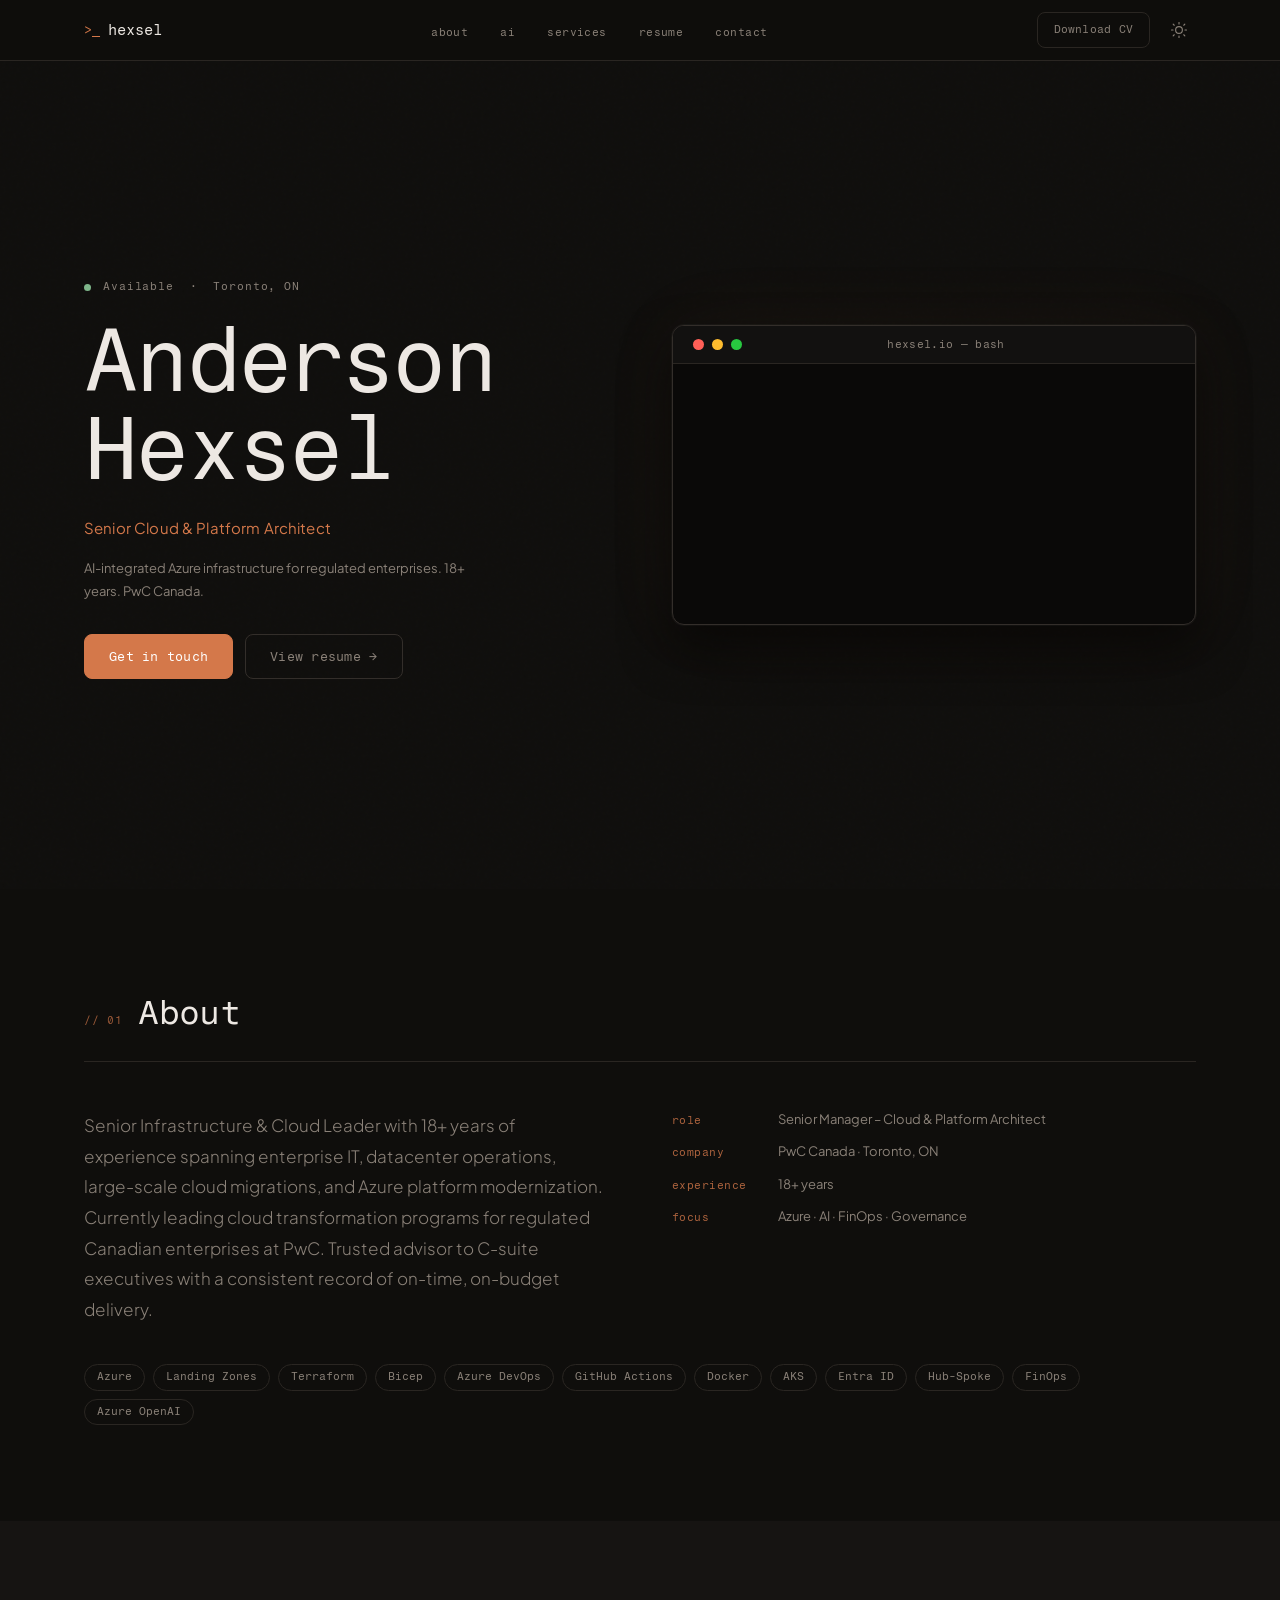
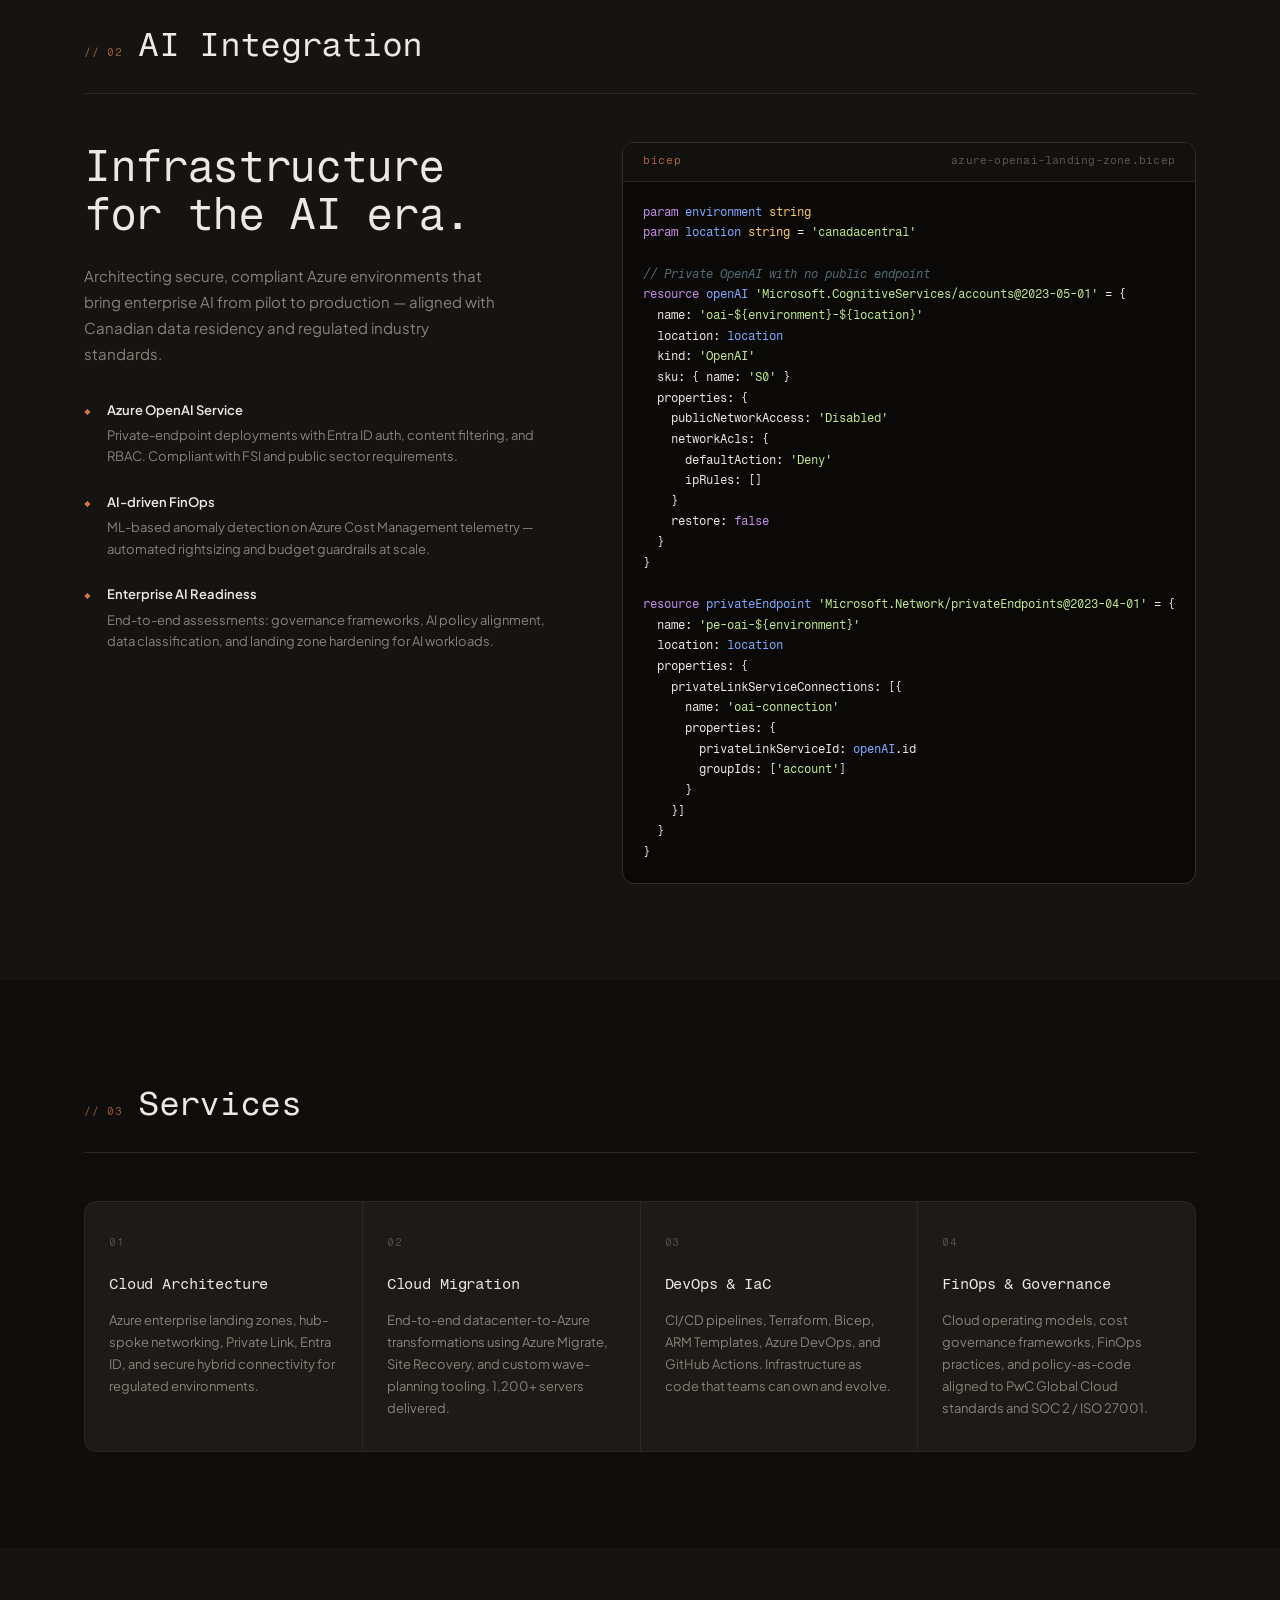
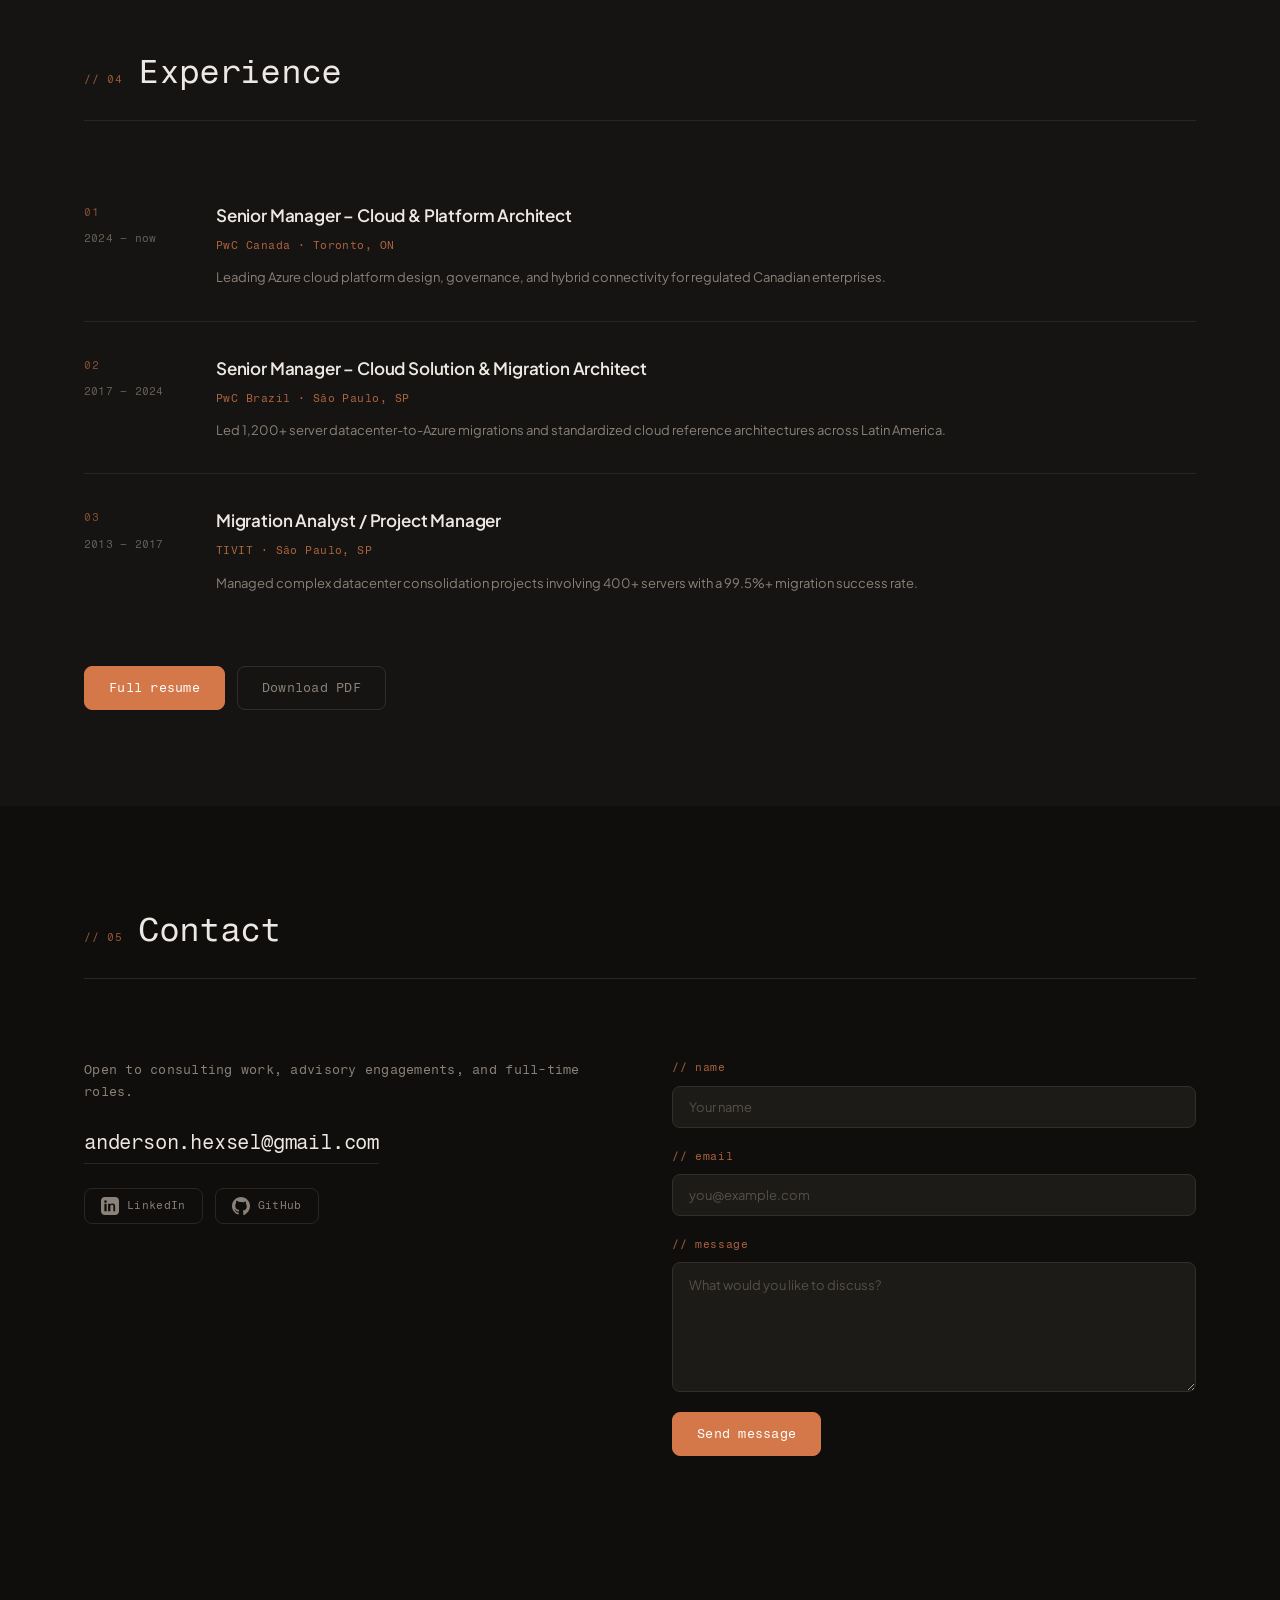
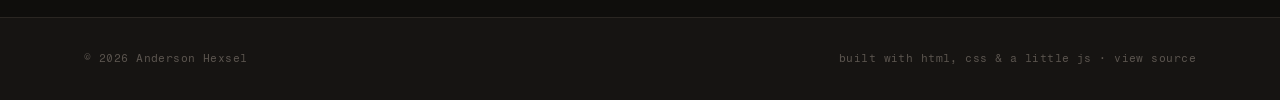
==== commit a925d711: "feat: add Formspree contact form to contact section Two-column layout: contact info + social links o" ====
--- a/index.html
+++ b/index.html
@@ -355,29 +355,58 @@
           <span class="section-tag" aria-hidden="true">// 05</span>
           <h2 class="section-title" id="contact-heading">Contact</h2>
         </div>
-        <div class="contact__body" data-reveal>
-          <p class="contact__invite">Open to consulting work, advisory engagements, and full-time roles.</p>
-          <a class="contact__email" href="mailto:anderson.hexsel@gmail.com">
-            anderson.hexsel@gmail.com
-          </a>
-          <ul class="contact__links" role="list">
-            <li>
-              <a href="https://www.linkedin.com/in/hexsel/" rel="me noopener" class="contact__icon-link" aria-label="LinkedIn profile">
-                <svg viewBox="0 0 24 24" fill="currentColor" width="18" height="18" aria-hidden="true">
-                  <path d="M19 0H5C2.24 0 0 2.24 0 5v14c0 2.76 2.24 5 5 5h14c2.76 0 5-2.24 5-5V5c0-2.76-2.24-5-5-5zM7.5 19H4.5V9h3v10zm-1.5-11.3c-.97 0-1.75-.79-1.75-1.76S5.03 4.18 6 4.18s1.75.79 1.75 1.76S6.97 7.7 6 7.7zM19.5 19h-3v-5.6c0-1.34-.03-3.07-1.87-3.07-1.87 0-2.16 1.46-2.16 2.97V19h-3V9h2.88v1.36h.04c.4-.76 1.38-1.56 2.84-1.56 3.04 0 3.6 2 3.6 4.6V19z"/>
-                </svg>
-                LinkedIn
-              </a>
-            </li>
-            <li>
-              <a href="https://github.com/Hexsel007" rel="me noopener" class="contact__icon-link" aria-label="GitHub profile">
-                <svg viewBox="0 0 24 24" fill="currentColor" width="18" height="18" aria-hidden="true">
-                  <path d="M12 0C5.37 0 0 5.37 0 12c0 5.3 3.44 9.8 8.21 11.39.6.11.79-.26.79-.58v-2.23c-3.34.73-4.03-1.42-4.03-1.42-.55-1.39-1.33-1.76-1.33-1.76-1.09-.74.08-.73.08-.73 1.2.08 1.84 1.24 1.84 1.24 1.07 1.83 2.8 1.3 3.49.99.11-.78.42-1.3.76-1.6-2.67-.3-5.47-1.33-5.47-5.93 0-1.31.47-2.38 1.24-3.22-.12-.3-.54-1.52.12-3.18 0 0 1.01-.32 3.3 1.23A11.5 11.5 0 0 1 12 6.8c1.02.005 2.05.14 3.01.4 2.29-1.55 3.3-1.23 3.3-1.23.66 1.66.24 2.88.12 3.18.77.84 1.24 1.91 1.24 3.22 0 4.61-2.81 5.63-5.48 5.92.43.37.82 1.1.82 2.22v3.29c0 .32.19.7.8.58C20.57 21.8 24 17.3 24 12c0-6.63-5.37-12-12-12z"/>
-                </svg>
-                GitHub
-              </a>
-            </li>
-          </ul>
+        <div class="contact__body">
+          <div class="contact__info" data-reveal>
+            <p class="contact__invite">Open to consulting work, advisory engagements, and full-time roles.</p>
+            <a class="contact__email" href="mailto:anderson.hexsel@gmail.com">
+              anderson.hexsel@gmail.com
+            </a>
+            <ul class="contact__links" role="list">
+              <li>
+                <a href="https://www.linkedin.com/in/hexsel/" rel="me noopener" class="contact__icon-link" aria-label="LinkedIn profile">
+                  <svg viewBox="0 0 24 24" fill="currentColor" width="18" height="18" aria-hidden="true">
+                    <path d="M19 0H5C2.24 0 0 2.24 0 5v14c0 2.76 2.24 5 5 5h14c2.76 0 5-2.24 5-5V5c0-2.76-2.24-5-5-5zM7.5 19H4.5V9h3v10zm-1.5-11.3c-.97 0-1.75-.79-1.75-1.76S5.03 4.18 6 4.18s1.75.79 1.75 1.76S6.97 7.7 6 7.7zM19.5 19h-3v-5.6c0-1.34-.03-3.07-1.87-3.07-1.87 0-2.16 1.46-2.16 2.97V19h-3V9h2.88v1.36h.04c.4-.76 1.38-1.56 2.84-1.56 3.04 0 3.6 2 3.6 4.6V19z"/>
+                  </svg>
+                  LinkedIn
+                </a>
+              </li>
+              <li>
+                <a href="https://github.com/Hexsel007" rel="me noopener" class="contact__icon-link" aria-label="GitHub profile">
+                  <svg viewBox="0 0 24 24" fill="currentColor" width="18" height="18" aria-hidden="true">
+                    <path d="M12 0C5.37 0 0 5.37 0 12c0 5.3 3.44 9.8 8.21 11.39.6.11.79-.26.79-.58v-2.23c-3.34.73-4.03-1.42-4.03-1.42-.55-1.39-1.33-1.76-1.33-1.76-1.09-.74.08-.73.08-.73 1.2.08 1.84 1.24 1.84 1.24 1.07 1.83 2.8 1.3 3.49.99.11-.78.42-1.3.76-1.6-2.67-.3-5.47-1.33-5.47-5.93 0-1.31.47-2.38 1.24-3.22-.12-.3-.54-1.52.12-3.18 0 0 1.01-.32 3.3 1.23A11.5 11.5 0 0 1 12 6.8c1.02.005 2.05.14 3.01.4 2.29-1.55 3.3-1.23 3.3-1.23.66 1.66.24 2.88.12 3.18.77.84 1.24 1.91 1.24 3.22 0 4.61-2.81 5.63-5.48 5.92.43.37.82 1.1.82 2.22v3.29c0 .32.19.7.8.58C20.57 21.8 24 17.3 24 12c0-6.63-5.37-12-12-12z"/>
+                  </svg>
+                  GitHub
+                </a>
+              </li>
+            </ul>
+          </div>
+
+          <form
+            id="contact-form"
+            class="contact__form"
+            action="https://formspree.io/f/mgodpwap"
+            method="POST"
+            novalidate
+            data-reveal
+          >
+            <div class="form-field">
+              <label class="form-label" for="f-name">// name</label>
+              <input class="form-input" type="text" id="f-name" name="name" autocomplete="name" required placeholder="Your name">
+            </div>
+            <div class="form-field">
+              <label class="form-label" for="f-email">// email</label>
+              <input class="form-input" type="email" id="f-email" name="email" autocomplete="email" required placeholder="you@example.com">
+            </div>
+            <div class="form-field">
+              <label class="form-label" for="f-message">// message</label>
+              <textarea class="form-input form-textarea" id="f-message" name="message" required placeholder="What would you like to discuss?" rows="5"></textarea>
+            </div>
+            <button class="btn btn--primary form-submit" type="submit">
+              <span class="form-submit__text">Send message</span>
+              <span class="form-submit__sending" aria-hidden="true">Sending…</span>
+            </button>
+            <p class="form-success" role="status" aria-live="polite"></p>
+          </form>
         </div>
       </div>
     </section>
--- a/assets/css/main.css
+++ b/assets/css/main.css
@@ -765,7 +765,13 @@
 .resume__cta { display: flex; gap: var(--s3); flex-wrap: wrap; }
 
 /* ── Contact ─────────────────────────────────────────────────── */
-.contact__body { padding-block: var(--s8); }
+.contact__body {
+  padding-block: var(--s8);
+  display: grid;
+  grid-template-columns: 1fr 1fr;
+  gap: var(--s16);
+  align-items: start;
+}
 
 .contact__invite {
   font-family: var(--font-mono);
@@ -776,18 +782,17 @@
 }
 
 .contact__email {
-  display: block;
-  font-family: var(--font-mono);
-  font-size: clamp(1.4rem, 3vw, var(--fs-2xl));
+  display: inline-block;
+  font-family: var(--font-mono);
+  font-size: clamp(1rem, 2vw, var(--fs-lg));
   font-weight: 400;
-  letter-spacing: -0.02em;
+  letter-spacing: -0.01em;
   color: var(--text);
   text-decoration: none;
-  margin-bottom: var(--s8);
+  margin-bottom: var(--s6);
   transition: color 200ms;
   padding-bottom: var(--s1);
   border-bottom: 1px solid var(--border);
-  display: inline-block;
 }
 .contact__email:hover {
   color: var(--accent);
@@ -814,6 +819,75 @@
   color: var(--accent);
   border-color: var(--accent);
   background: var(--accent-dim);
+}
+
+/* Contact form */
+.contact__form {
+  display: flex;
+  flex-direction: column;
+  gap: var(--s5);
+}
+
+.form-field {
+  display: flex;
+  flex-direction: column;
+  gap: var(--s2);
+}
+
+.form-label {
+  font-family: var(--font-mono);
+  font-size: var(--fs-xs);
+  color: var(--accent);
+  letter-spacing: 0.06em;
+  opacity: 0.8;
+}
+
+.form-input {
+  background: var(--surface-2);
+  border: 1px solid var(--border-2);
+  border-radius: var(--r-md);
+  color: var(--text);
+  font-family: var(--font-body);
+  font-size: var(--fs-sm);
+  padding: var(--s3) var(--s4);
+  transition: border-color 150ms, background 150ms;
+  width: 100%;
+  outline: none;
+  -webkit-appearance: none;
+}
+.form-input::placeholder { color: var(--text-2); opacity: 0.5; }
+.form-input:focus {
+  border-color: var(--accent);
+  background: var(--surface-3);
+}
+
+.form-textarea {
+  resize: vertical;
+  min-height: 120px;
+  line-height: 1.6;
+}
+
+/* Submit button states */
+.form-submit { position: relative; align-self: flex-start; }
+.form-submit__sending { display: none; }
+.form-submit.is-sending .form-submit__text    { visibility: hidden; }
+.form-submit.is-sending .form-submit__sending { display: inline; position: absolute; left: 50%; transform: translateX(-50%); }
+.form-submit:disabled { opacity: 0.6; cursor: not-allowed; }
+
+.form-success {
+  font-family: var(--font-mono);
+  font-size: var(--fs-xs);
+  letter-spacing: 0.04em;
+  min-height: 1.2em;
+}
+.form-success.is-ok  { color: var(--green); }
+.form-success.is-err { color: #F87171; }
+
+@media (max-width: 1023px) {
+  .contact__body { grid-template-columns: 1fr; gap: var(--s10); }
+}
+@media (max-width: 639px) {
+  .contact__email { font-size: var(--fs-base); word-break: break-all; }
 }
 
 /* ── Placeholder markers ─────────────────────────────────────── */
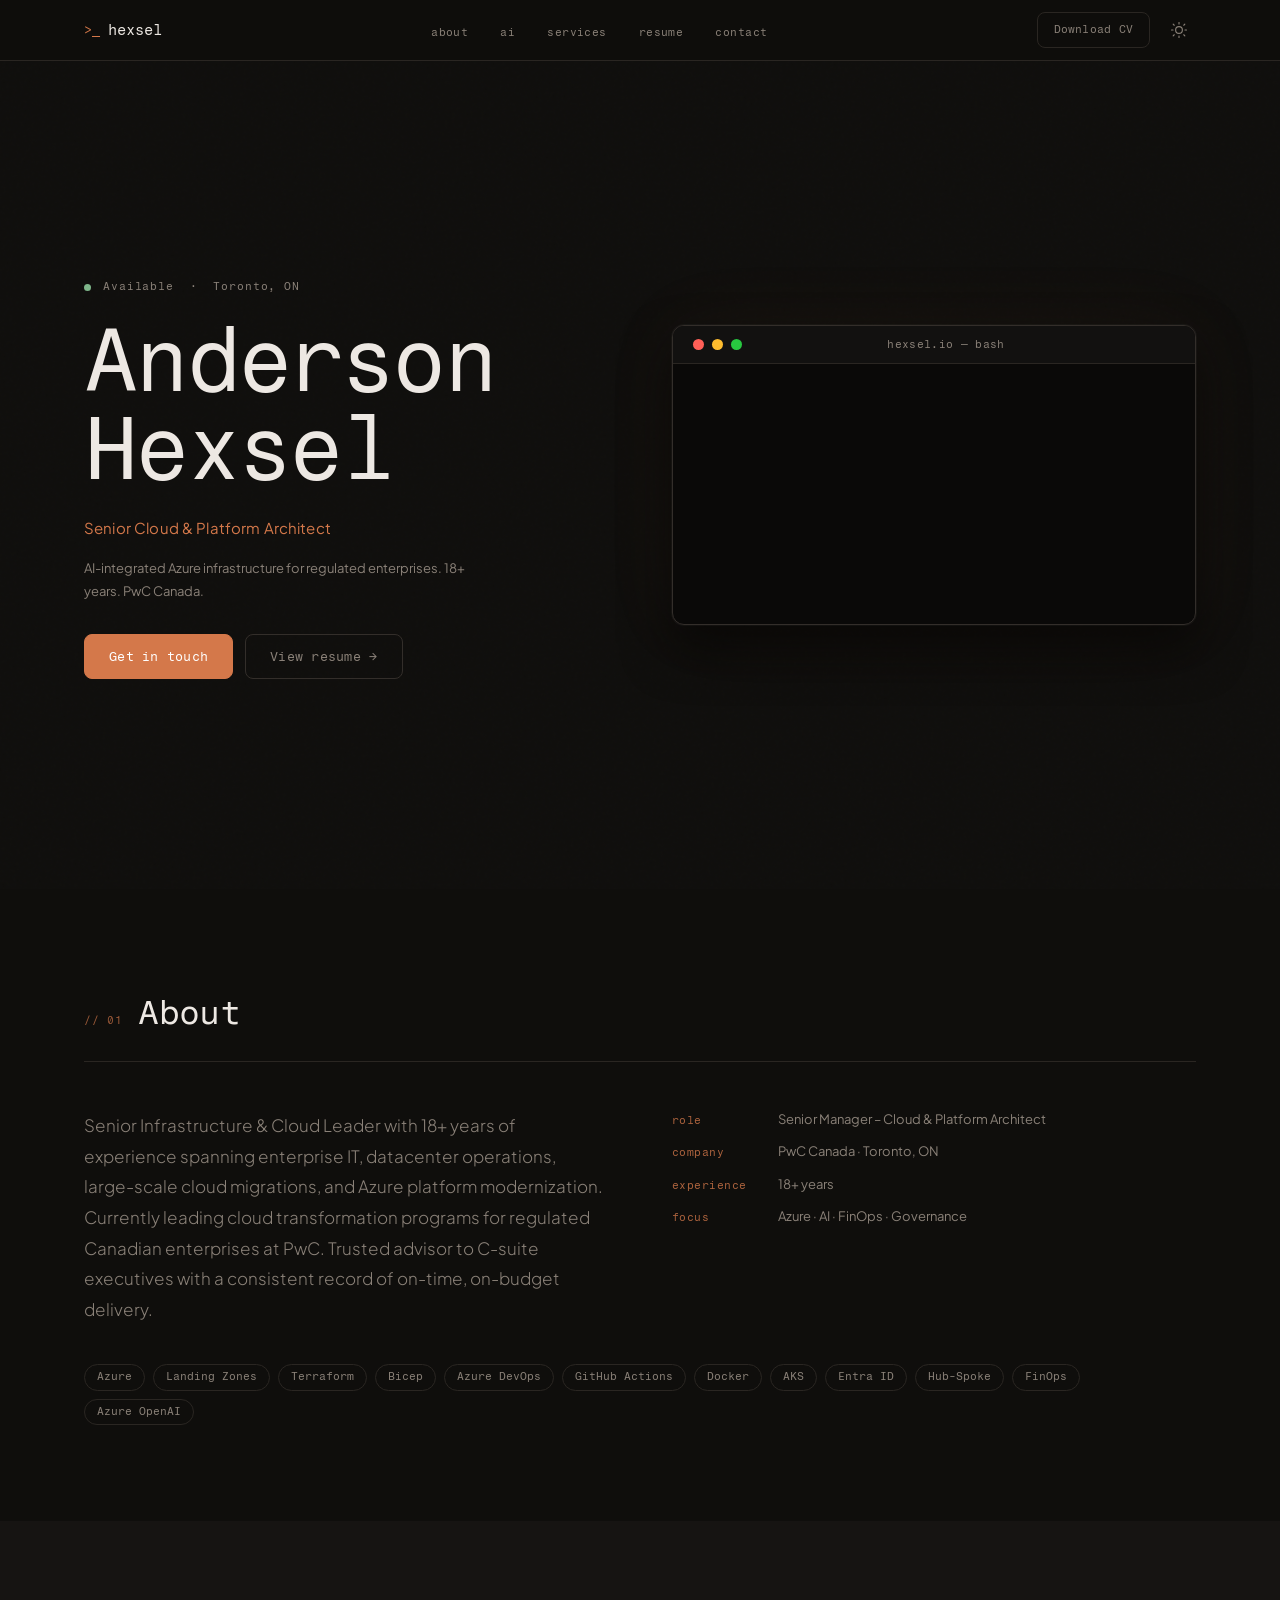
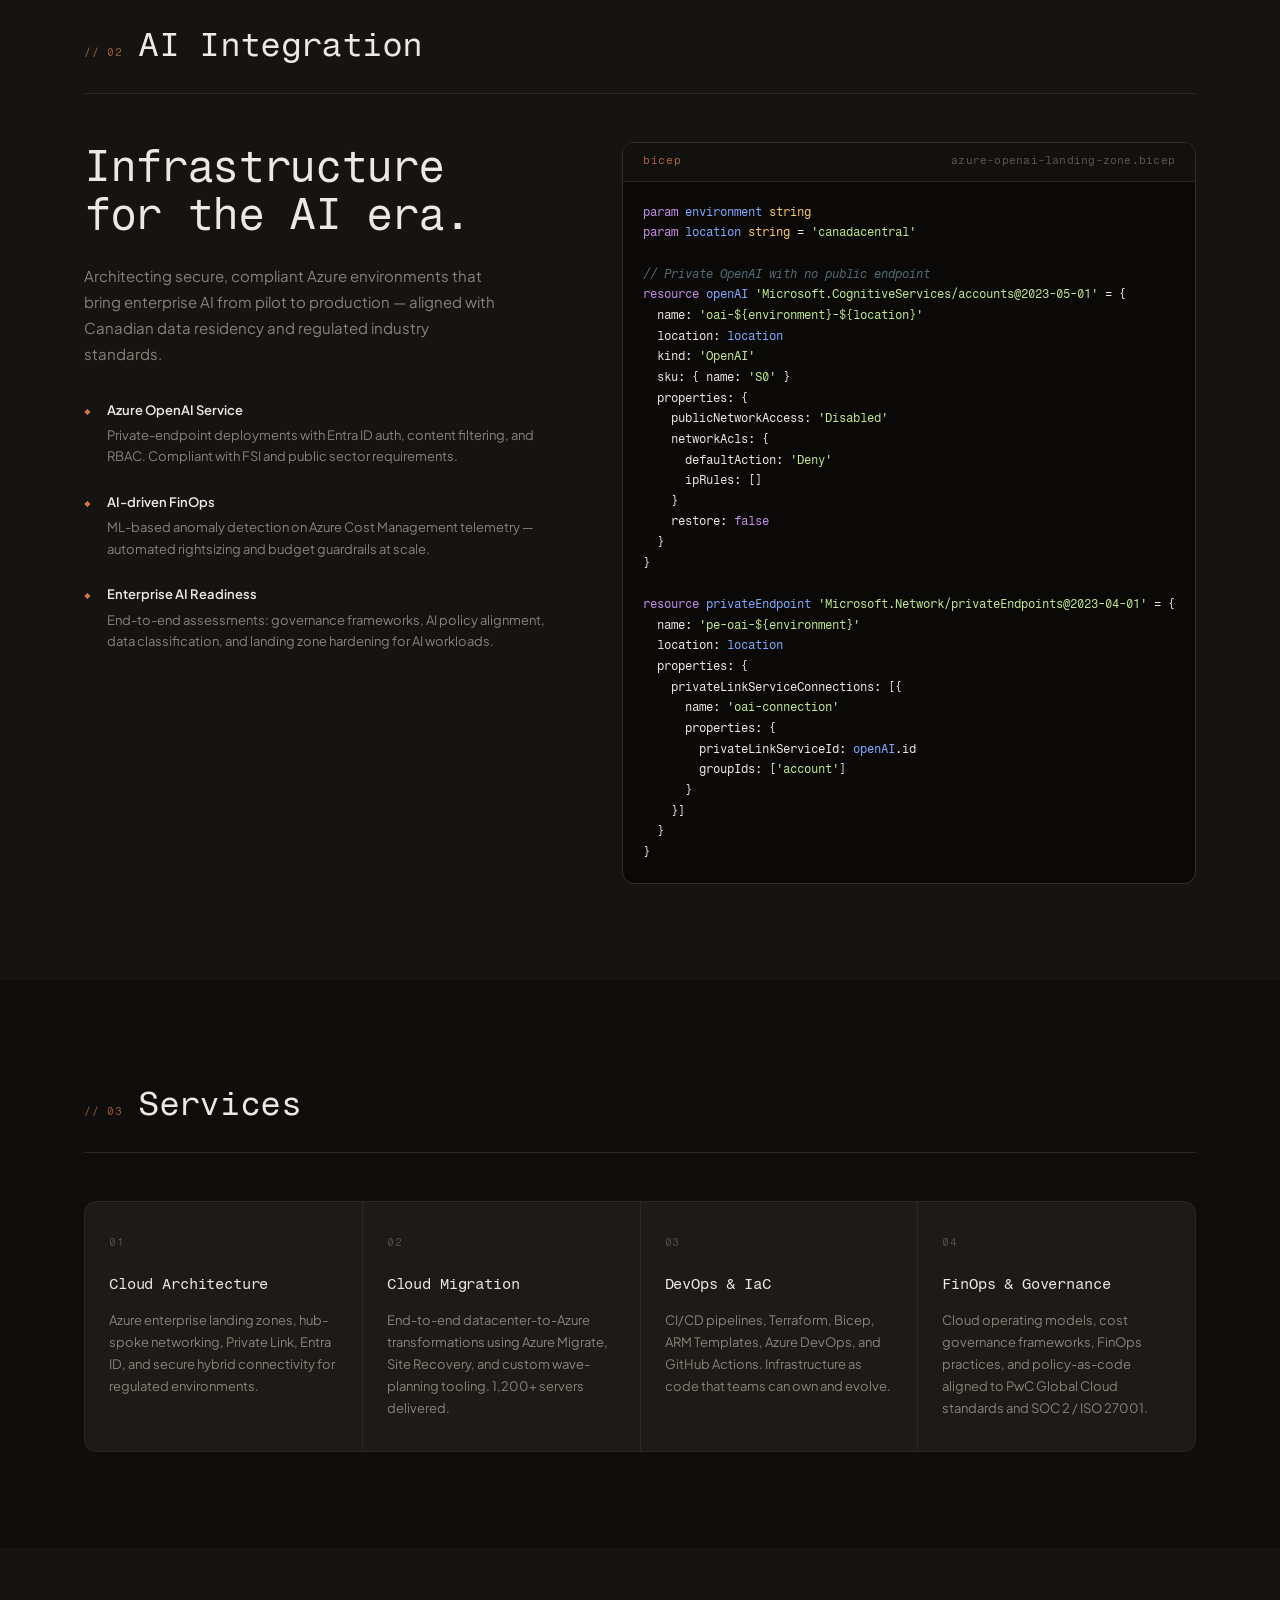
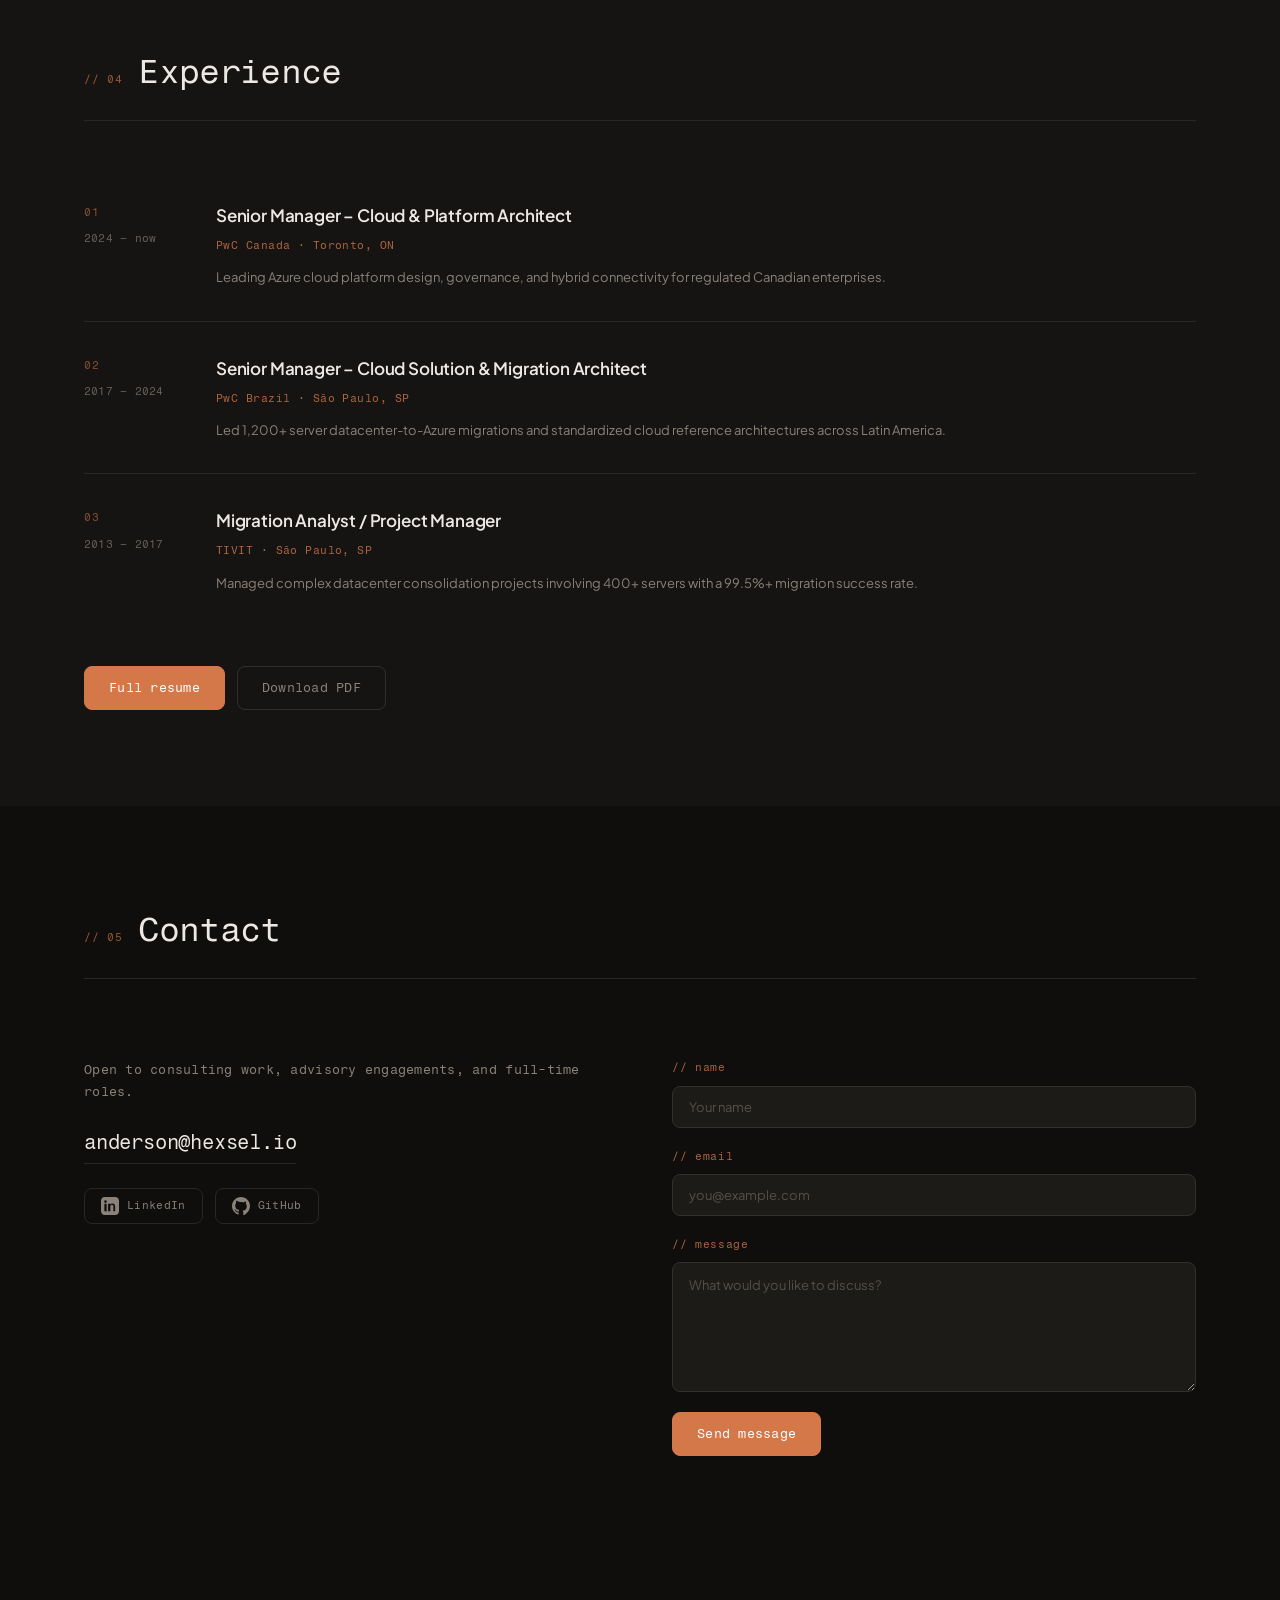
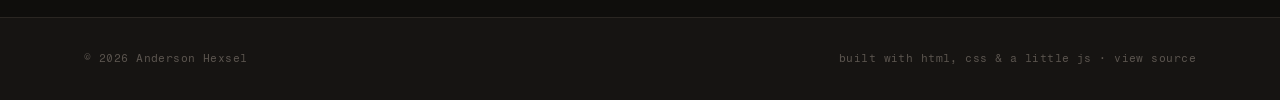
==== commit 79f92944: "update contact email to anderson@hexsel.io Co-Authored-By: Claude Sonnet 4.6 <noreply@anthropic.com>" ====
--- a/index.html
+++ b/index.html
@@ -28,7 +28,7 @@
     "@type": "Person",
     "name": "Anderson Hexsel",
     "url": "https://hexsel.io/",
-    "email": "mailto:anderson.hexsel@gmail.com",
+    "email": "mailto:anderson@hexsel.io",
     "jobTitle": "Senior Manager — Cloud & Platform Architect",
     "sameAs": ["https://www.linkedin.com/in/hexsel/"]
   }
@@ -358,8 +358,8 @@
         <div class="contact__body">
           <div class="contact__info" data-reveal>
             <p class="contact__invite">Open to consulting work, advisory engagements, and full-time roles.</p>
-            <a class="contact__email" href="mailto:anderson.hexsel@gmail.com">
-              anderson.hexsel@gmail.com
+            <a class="contact__email" href="mailto:anderson@hexsel.io">
+              anderson@hexsel.io
             </a>
             <ul class="contact__links" role="list">
               <li>
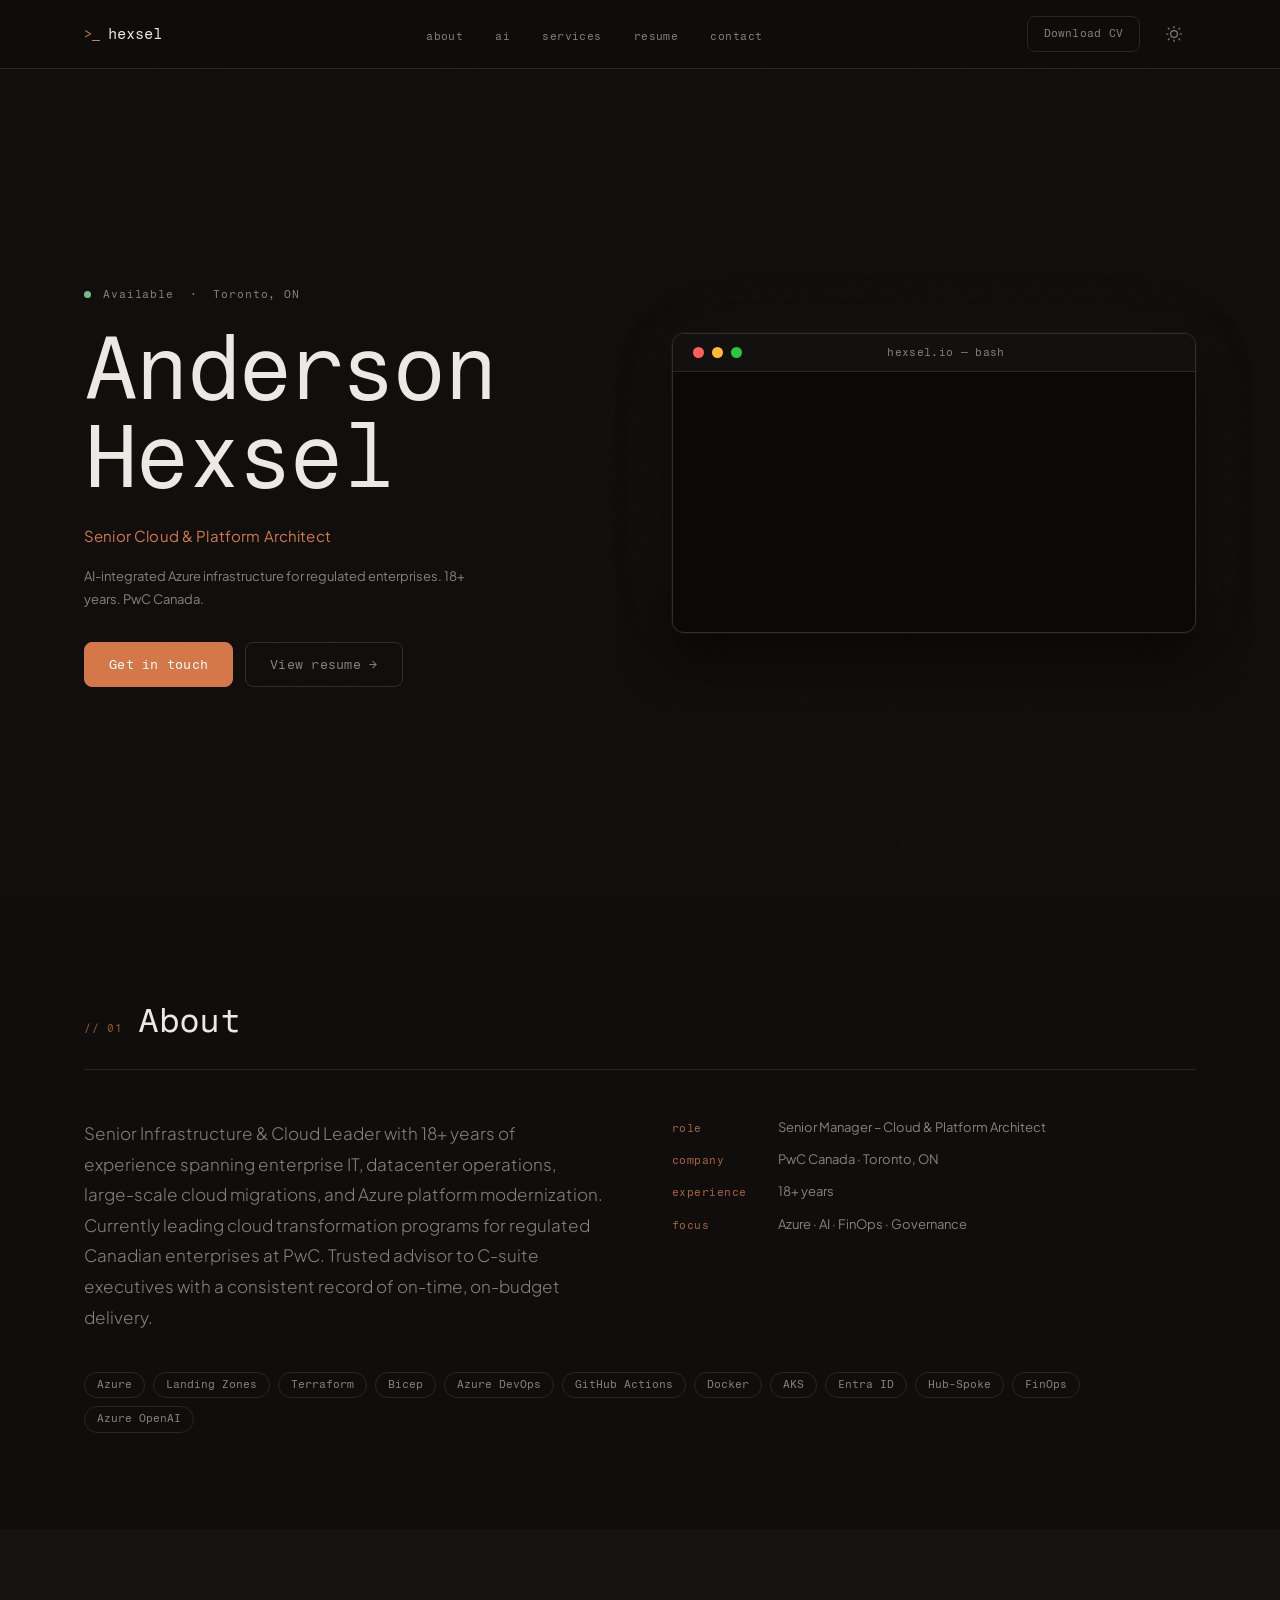
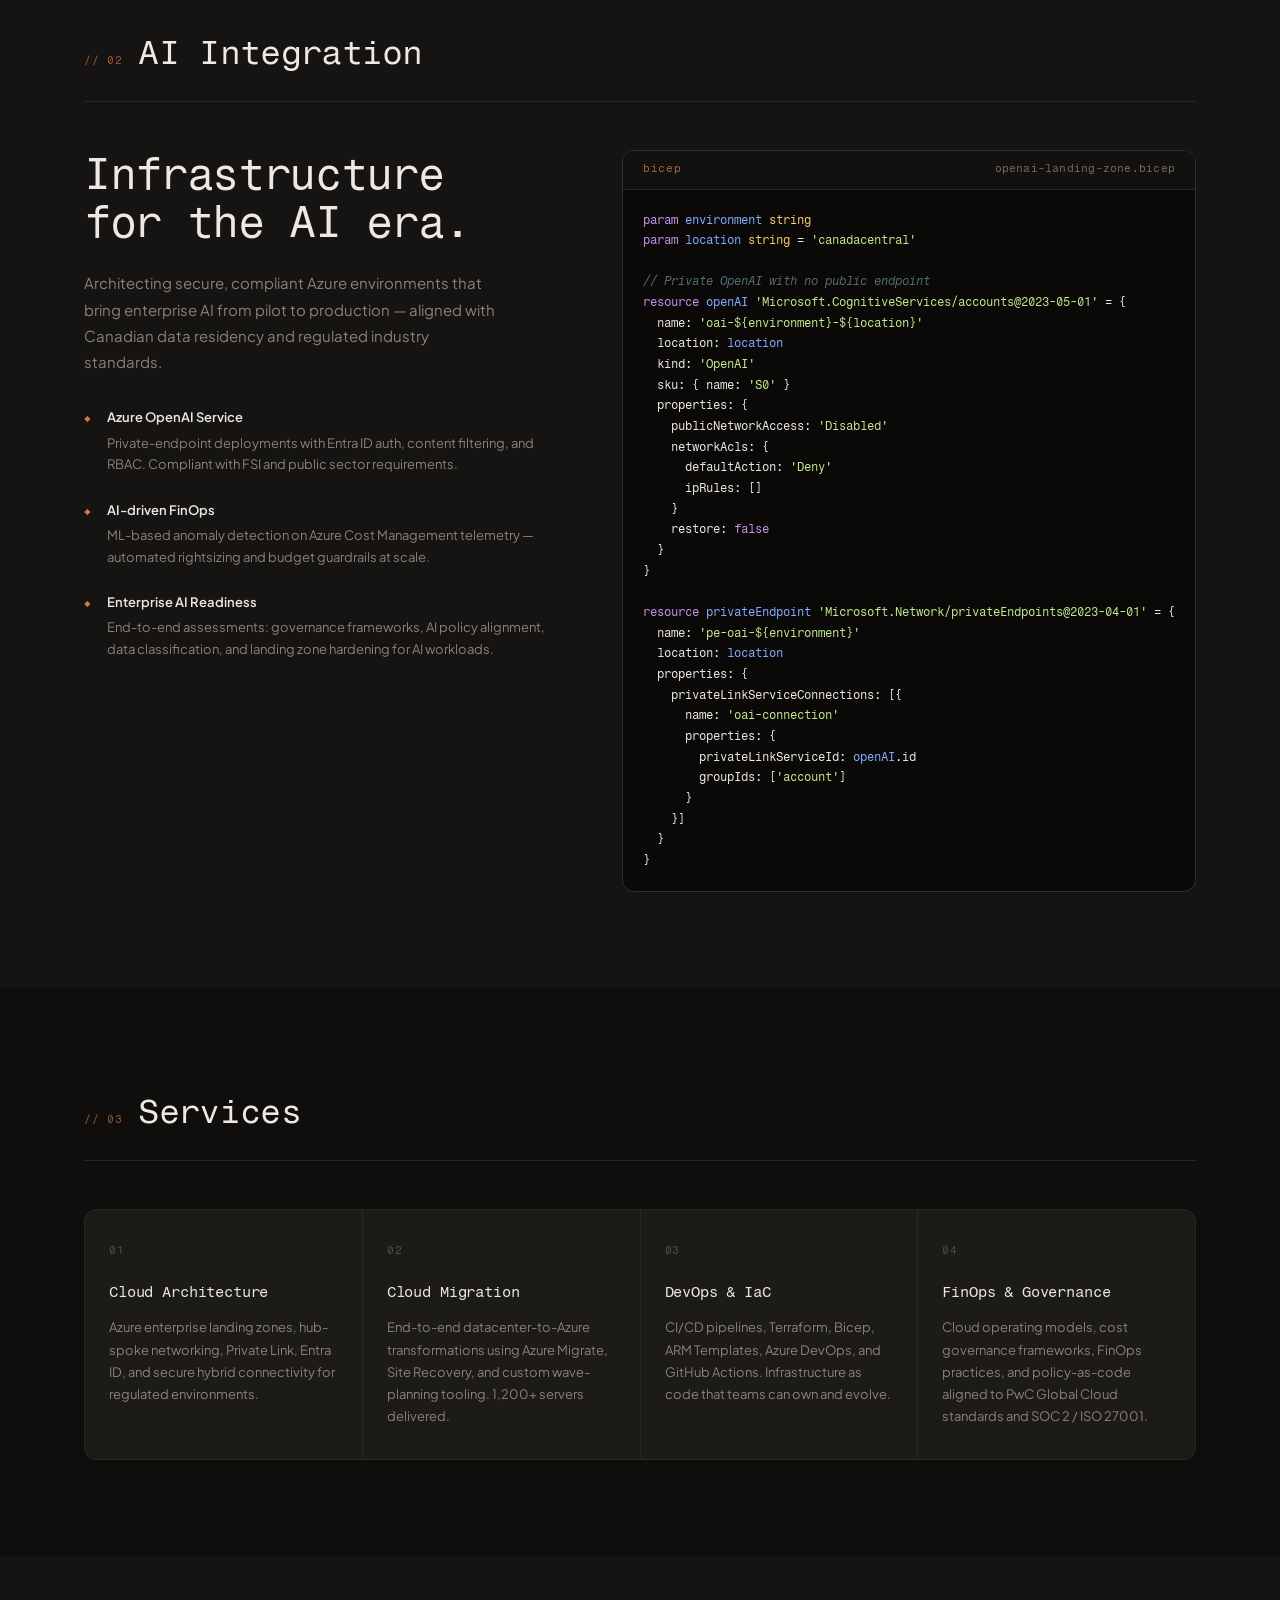
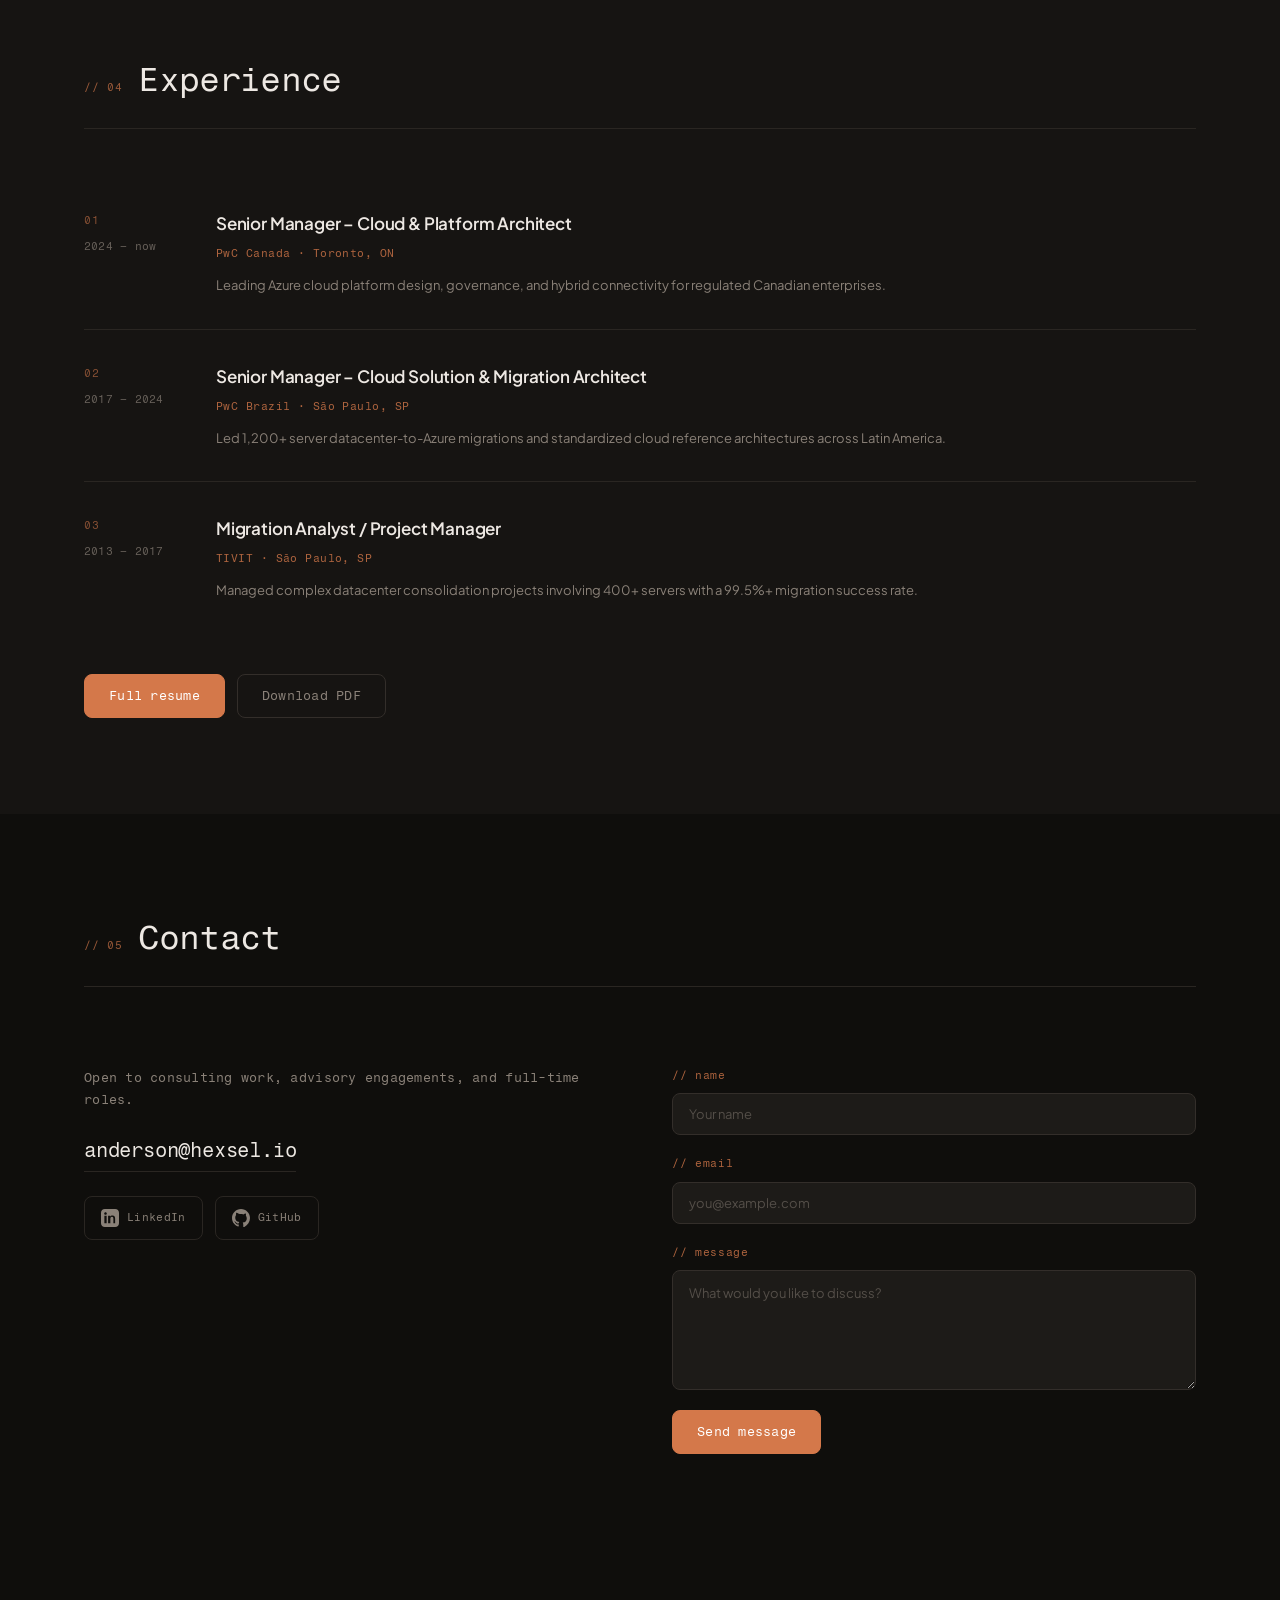
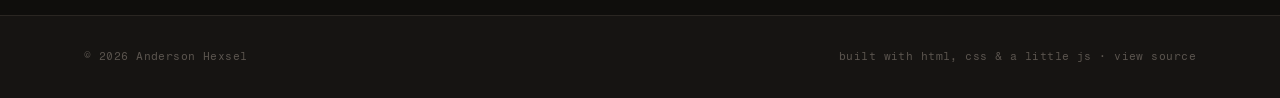
==== commit 2fc6307f: "fix: HTML-level mobile optimizations for iPhone 16 - Touch targets: nav toggle + theme toggle bumped" ====
--- a/index.html
+++ b/index.html
@@ -59,7 +59,7 @@
       </a>
 
       <nav class="nav" aria-label="Primary">
-        <button class="nav__toggle" aria-expanded="false" aria-controls="nav-list" aria-label="Open menu">
+        <button class="nav__toggle" aria-expanded="false" aria-controls="nav-list" aria-label="Open navigation menu">
           <span class="visually-hidden">Open menu</span>
           <svg viewBox="0 0 24 24" fill="none" stroke="currentColor" stroke-width="1.5" stroke-linecap="round" width="22" height="22" aria-hidden="true">
             <line x1="3" y1="7" x2="21" y2="7"/><line x1="3" y1="12" x2="21" y2="12"/><line x1="3" y1="17" x2="21" y2="17"/>
@@ -218,7 +218,7 @@
             <div class="code-block">
               <div class="code-block__header">
                 <span class="code-block__lang">bicep</span>
-                <span class="code-block__file">azure-openai-landing-zone.bicep</span>
+                <span class="code-block__file" title="azure-openai-landing-zone.bicep">openai-landing-zone.bicep</span>
               </div>
               <pre class="code-block__body"><code><span class="ck">param</span> <span class="cv">environment</span> <span class="ct">string</span>
 <span class="ck">param</span> <span class="cv">location</span> <span class="ct">string</span> = <span class="cs">'canadacentral'</span>
@@ -363,7 +363,7 @@
             </a>
             <ul class="contact__links" role="list">
               <li>
-                <a href="https://www.linkedin.com/in/hexsel/" rel="me noopener" class="contact__icon-link" aria-label="LinkedIn profile">
+                <a href="https://www.linkedin.com/in/hexsel/" rel="me noopener noreferrer" class="contact__icon-link" aria-label="LinkedIn profile">
                   <svg viewBox="0 0 24 24" fill="currentColor" width="18" height="18" aria-hidden="true">
                     <path d="M19 0H5C2.24 0 0 2.24 0 5v14c0 2.76 2.24 5 5 5h14c2.76 0 5-2.24 5-5V5c0-2.76-2.24-5-5-5zM7.5 19H4.5V9h3v10zm-1.5-11.3c-.97 0-1.75-.79-1.75-1.76S5.03 4.18 6 4.18s1.75.79 1.75 1.76S6.97 7.7 6 7.7zM19.5 19h-3v-5.6c0-1.34-.03-3.07-1.87-3.07-1.87 0-2.16 1.46-2.16 2.97V19h-3V9h2.88v1.36h.04c.4-.76 1.38-1.56 2.84-1.56 3.04 0 3.6 2 3.6 4.6V19z"/>
                   </svg>
@@ -371,7 +371,7 @@
                 </a>
               </li>
               <li>
-                <a href="https://github.com/Hexsel007" rel="me noopener" class="contact__icon-link" aria-label="GitHub profile">
+                <a href="https://github.com/Hexsel007" rel="me noopener noreferrer" class="contact__icon-link" aria-label="GitHub profile">
                   <svg viewBox="0 0 24 24" fill="currentColor" width="18" height="18" aria-hidden="true">
                     <path d="M12 0C5.37 0 0 5.37 0 12c0 5.3 3.44 9.8 8.21 11.39.6.11.79-.26.79-.58v-2.23c-3.34.73-4.03-1.42-4.03-1.42-.55-1.39-1.33-1.76-1.33-1.76-1.09-.74.08-.73.08-.73 1.2.08 1.84 1.24 1.84 1.24 1.07 1.83 2.8 1.3 3.49.99.11-.78.42-1.3.76-1.6-2.67-.3-5.47-1.33-5.47-5.93 0-1.31.47-2.38 1.24-3.22-.12-.3-.54-1.52.12-3.18 0 0 1.01-.32 3.3 1.23A11.5 11.5 0 0 1 12 6.8c1.02.005 2.05.14 3.01.4 2.29-1.55 3.3-1.23 3.3-1.23.66 1.66.24 2.88.12 3.18.77.84 1.24 1.91 1.24 3.22 0 4.61-2.81 5.63-5.48 5.92.43.37.82 1.1.82 2.22v3.29c0 .32.19.7.8.58C20.57 21.8 24 17.3 24 12c0-6.63-5.37-12-12-12z"/>
                   </svg>
@@ -391,15 +391,21 @@
           >
             <div class="form-field">
               <label class="form-label" for="f-name">// name</label>
-              <input class="form-input" type="text" id="f-name" name="name" autocomplete="name" required placeholder="Your name">
+              <input class="form-input" type="text" id="f-name" name="name"
+                autocomplete="name" autocapitalize="words" autocorrect="off"
+                required placeholder="Your name">
             </div>
             <div class="form-field">
               <label class="form-label" for="f-email">// email</label>
-              <input class="form-input" type="email" id="f-email" name="email" autocomplete="email" required placeholder="you@example.com">
+              <input class="form-input" type="email" id="f-email" name="email"
+                autocomplete="email" autocapitalize="none" autocorrect="off" spellcheck="false"
+                inputmode="email" required placeholder="you@example.com">
             </div>
             <div class="form-field">
               <label class="form-label" for="f-message">// message</label>
-              <textarea class="form-input form-textarea" id="f-message" name="message" required placeholder="What would you like to discuss?" rows="5"></textarea>
+              <textarea class="form-input form-textarea" id="f-message" name="message"
+                autocapitalize="sentences" autocorrect="on" spellcheck="true"
+                required placeholder="What would you like to discuss?" rows="4"></textarea>
             </div>
             <button class="btn btn--primary form-submit" type="submit">
               <span class="form-submit__text">Send message</span>
--- a/assets/css/main.css
+++ b/assets/css/main.css
@@ -248,14 +248,14 @@
 .nav__link:hover::after { width: 100%; }
 
 /* Mobile toggle */
-.nav__toggle { display: none; color: var(--text); padding: var(--s2); }
+.nav__toggle { display: none; color: var(--text); padding: var(--s2); min-width: 44px; min-height: 44px; }
 
 /* Header actions */
 .header-actions { display: flex; align-items: center; gap: var(--s3); flex-shrink: 0; }
 
 /* Theme toggle */
 .theme-toggle {
-  width: 34px; height: 34px;
+  width: 44px; height: 44px;
   display: flex; align-items: center; justify-content: center;
   color: var(--text-2);
   border-radius: var(--r-sm);
@@ -273,6 +273,7 @@
 @media (max-width: 1023px) {
   .nav__toggle { display: flex; }
   .header-actions .btn--outline { display: none; }
+  .site-header { position: sticky; }
   .nav {
     position: absolute; top: 100%; left: 0; right: 0;
     flex-direction: column;
@@ -281,12 +282,13 @@
     overflow: hidden; max-height: 0;
     transition: max-height 300ms ease;
     justify-content: flex-start;
-  }
-  .nav__list.is-open { max-height: 320px; }
+    z-index: 99;
+  }
+  .nav__list.is-open { max-height: 360px; }
   .nav__list { flex-direction: column; gap: 0; width: 100%; align-items: stretch; }
   .nav__link {
     display: block;
-    padding: var(--s4) var(--s6);
+    padding: var(--s4) var(--s5);
     border-bottom: 1px solid var(--border);
     font-size: var(--fs-sm);
   }
@@ -377,6 +379,7 @@
 /* ── Terminal ────────────────────────────────────────────────── */
 .terminal {
   background: #0A0908;
+  color: #EDE8E3;
   border: 1px solid var(--border-2);
   border-radius: var(--r-lg);
   overflow: hidden;
@@ -427,10 +430,10 @@
 
 /* Terminal line types */
 .t-line { display: block; white-space: pre-wrap; word-break: break-all; }
-.t-prompt .t-ps  { color: var(--accent); user-select: none; }
-.t-prompt .t-cmd { color: var(--text); }
-.t-out     { color: var(--green); }
-.t-comment { color: var(--border-2); }
+.t-prompt .t-ps  { color: #D4784A; user-select: none; }
+.t-prompt .t-cmd { color: #EDE8E3; }
+.t-out     { color: #7EB68A; }
+.t-comment { color: #546E7A; }
 .t-err     { color: #F87171; }
 .t-blank   { display: block; height: 0.5em; }
 
@@ -438,7 +441,7 @@
 .t-cursor {
   display: inline-block;
   width: 7px; height: 0.9em;
-  background: var(--accent);
+  background: #D4784A;
   margin-left: 1px;
   vertical-align: text-bottom;
   animation: cursor-blink 0.9s step-end infinite;
@@ -604,6 +607,7 @@
 /* Code block */
 .code-block {
   background: #0A0908;
+  color: #EDE8E3;
   border: 1px solid var(--border-2);
   border-radius: var(--r-lg);
   overflow: hidden;
@@ -623,15 +627,15 @@
 
 .code-block__lang {
   font-size: var(--fs-xs);
-  color: var(--accent);
+  color: #D4784A;
   letter-spacing: 0.06em;
   opacity: 0.8;
 }
 
 .code-block__file {
   font-size: var(--fs-xs);
-  color: var(--text-2);
-  opacity: 0.6;
+  color: #8A8178;
+  opacity: 0.8;
   letter-spacing: 0.02em;
 }
 
@@ -639,22 +643,18 @@
   margin: 0;
   padding: var(--s5);
   overflow-x: auto;
+  color: #EDE8E3;
   scrollbar-width: thin;
-  scrollbar-color: var(--border) transparent;
-}
-
-/* Syntax tokens */
-.ck { color: #C792EA; }   /* keyword */
-.cv { color: #82AAFF; }   /* variable */
-.ct { color: #FFCB6B; }   /* type */
-.cs { color: #C3E88D; }   /* string */
-.cc { color: #546E7A; font-style: italic; }  /* comment */
-
-[data-theme="light"] .ck { color: #7C3AED; }
-[data-theme="light"] .cv { color: #1D4ED8; }
-[data-theme="light"] .ct { color: #B45309; }
-[data-theme="light"] .cs { color: #15803D; }
-[data-theme="light"] .cc { color: #94A3B8; }
+  scrollbar-color: #332E2A transparent;
+}
+.code-block__body code { color: inherit; }
+
+/* Syntax tokens — fixed for dark background, never change with theme */
+.ck { color: #C792EA; }   /* keyword  — violet  */
+.cv { color: #82AAFF; }   /* variable — blue    */
+.ct { color: #FFCB6B; }   /* type     — amber   */
+.cs { color: #C3E88D; }   /* string   — green   */
+.cc { color: #546E7A; font-style: italic; } /* comment — slate */
 
 /* ── Services cards ──────────────────────────────────────────── */
 .card-grid {
@@ -809,7 +809,8 @@
   font-size: var(--fs-xs);
   color: var(--text-2);
   text-decoration: none;
-  padding: var(--s2) var(--s4);
+  padding: var(--s3) var(--s4);
+  min-height: 44px;
   border: 1px solid var(--border);
   border-radius: var(--r-md);
   transition: all 150ms;
@@ -942,12 +943,27 @@
 }
 
 /* ── Responsive ──────────────────────────────────────────────── */
+
+/* Tablet — 640px–1023px */
 @media (max-width: 1023px) {
+  .container { padding-inline: var(--s5); }
+
+  .hero {
+    min-height: auto;
+  }
   .hero__inner {
     grid-template-columns: 1fr;
-    gap: var(--s10);
+    gap: var(--s8);
     padding-block: var(--s16);
   }
+  .hero__desc { max-width: none; }
+
+  /* Compact terminal on tablet */
+  .terminal__body {
+    min-height: 200px;
+    max-height: 280px;
+  }
+
   .about__body {
     grid-template-columns: 1fr;
     gap: var(--s8);
@@ -956,23 +972,89 @@
     grid-template-columns: 1fr;
     gap: var(--s10);
   }
+  .ai__sub { max-width: none; }
+  .card-grid { grid-template-columns: repeat(2, 1fr); }
+}
+
+/* Mobile — up to 639px (iPhone 16 = 390px) */
+@media (max-width: 639px) {
+  :root {
+    --fs-2xl: 1.75rem;
+    --fs-3xl: 2.1rem;
+  }
+
+  .container { padding-inline: var(--s4); }
+
+  /* Sections */
+  .section { padding-block: var(--s12); }
+  .section-header {
+    flex-direction: column;
+    gap: var(--s2);
+    margin-bottom: var(--s8);
+  }
+  .section-title { font-size: 1.75rem; }
+
+  /* Hero */
+  .hero { min-height: auto; }
+  .hero__inner {
+    grid-template-columns: 1fr;
+    gap: var(--s8);
+    padding-block: var(--s12);
+  }
+  .hero__name { font-size: clamp(2.75rem, 14vw, 3.5rem); }
+  .hero__desc { max-width: none; font-size: var(--fs-sm); }
+  .hero__cta { flex-direction: column; align-items: flex-start; gap: var(--s2); }
+  .hero__cta .btn { width: 100%; justify-content: center; }
+
+  /* Hide terminal on mobile — hero text is the focus */
+  .hero__terminal-wrap { display: none; }
+
+  /* About */
+  .about__body { grid-template-columns: 1fr; gap: var(--s6); }
+  .meta-row { grid-template-columns: 80px 1fr; gap: var(--s3); }
+
+  /* AI section */
+  .ai__body { grid-template-columns: 1fr; gap: var(--s8); }
+  .ai__headline { font-size: 2rem; }
+  .ai__sub { font-size: var(--fs-sm); }
+  .ai__feature p { font-size: var(--fs-sm); }
+  .code-block { font-size: 0.7rem; }
+  .code-block__body { padding: var(--s4); }
+  .code-block__header { padding: 0.5rem var(--s4); }
+
+  /* Cards */
   .card-grid {
     grid-template-columns: 1fr;
-  }
-}
-
-@media (max-width: 639px) {
-  .hero__name { font-size: clamp(2.5rem, 12vw, 3.5rem); }
-  .section-header { flex-direction: column; gap: var(--s2); }
-  .timeline__item { grid-template-columns: 1fr; gap: var(--s3); }
-  .timeline__left { flex-direction: row; gap: var(--s4); }
+    border-radius: 0;
+    margin-inline: calc(-1 * var(--s4));
+  }
+  .card { padding: var(--s6) var(--s5); }
+
+  /* Timeline */
+  .timeline__item {
+    grid-template-columns: 1fr;
+    gap: var(--s3);
+    padding-block: var(--s6);
+  }
+  .timeline__left { flex-direction: row; align-items: center; gap: var(--s4); }
+  .timeline__role { font-size: var(--fs-base); }
+
+  /* Resume CTA */
   .resume__cta { flex-direction: column; align-items: flex-start; }
-  .contact__email { font-size: 1.2rem; word-break: break-all; }
-  .card-grid { border-radius: 0; }
-}
-
-@media (min-width: 640px) and (max-width: 1023px) {
-  .card-grid { grid-template-columns: repeat(2, 1fr); }
+  .resume__cta .btn { width: 100%; justify-content: center; }
+
+  /* Contact */
+  .contact__email { font-size: 1rem; word-break: break-all; }
+  .contact__links { gap: var(--s2); }
+  .contact__form { gap: var(--s4); }
+  .form-submit { width: 100%; justify-content: center; }
+
+  /* Footer */
+  .site-footer__inner {
+    flex-direction: column;
+    align-items: flex-start;
+    gap: var(--s2);
+  }
 }
 
 @media (min-width: 1024px) {
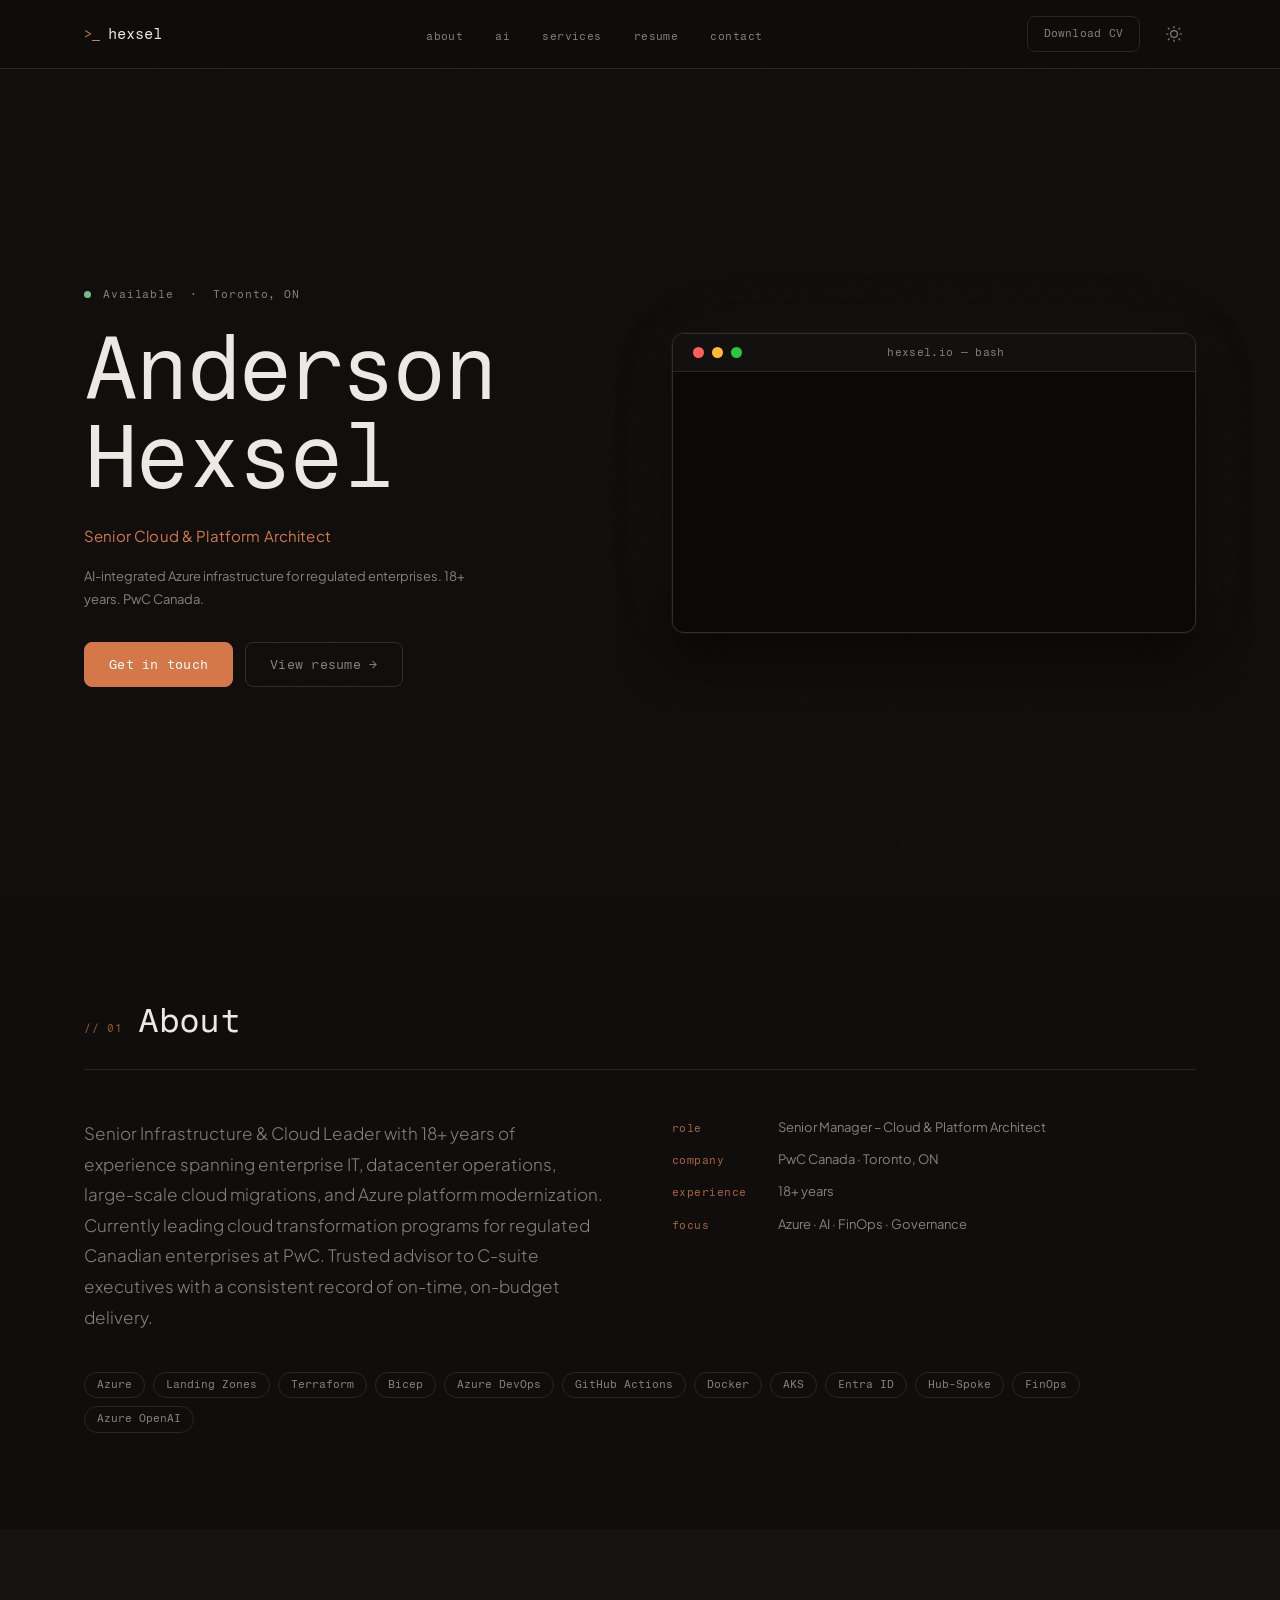
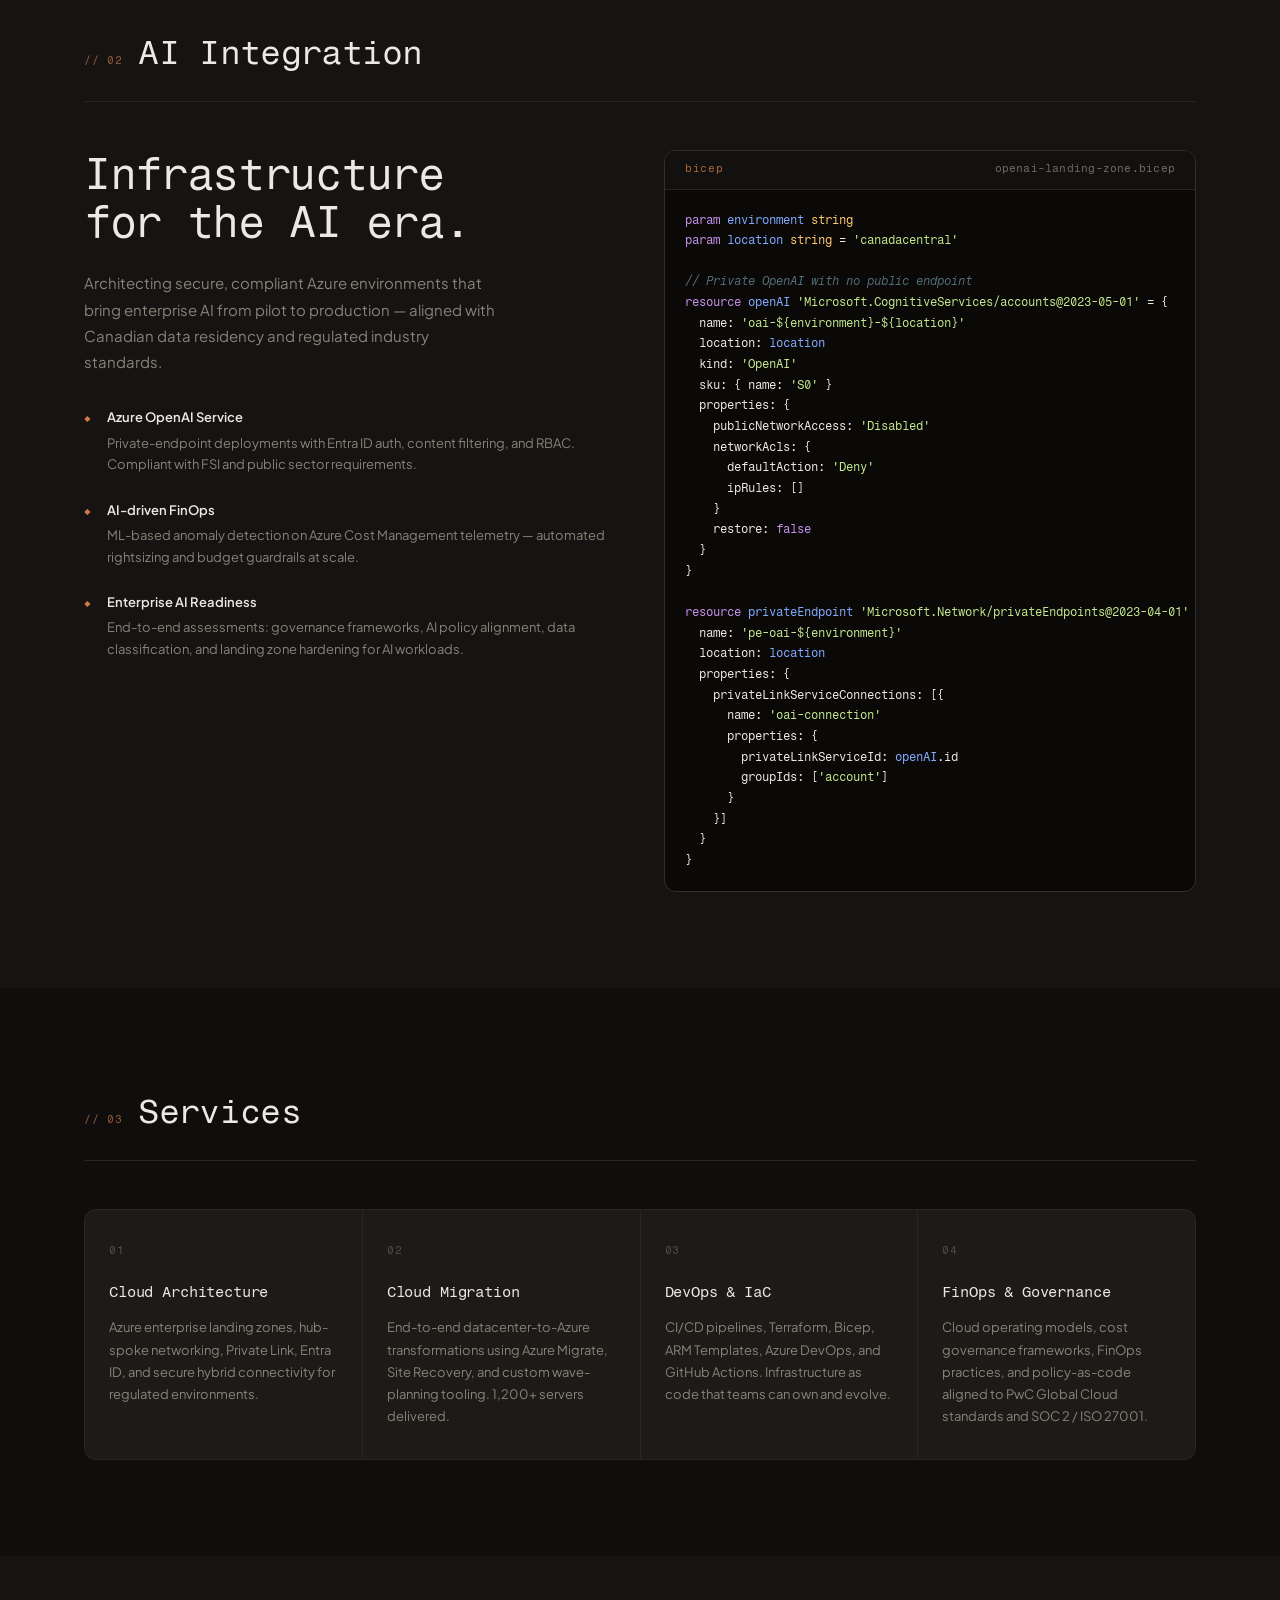
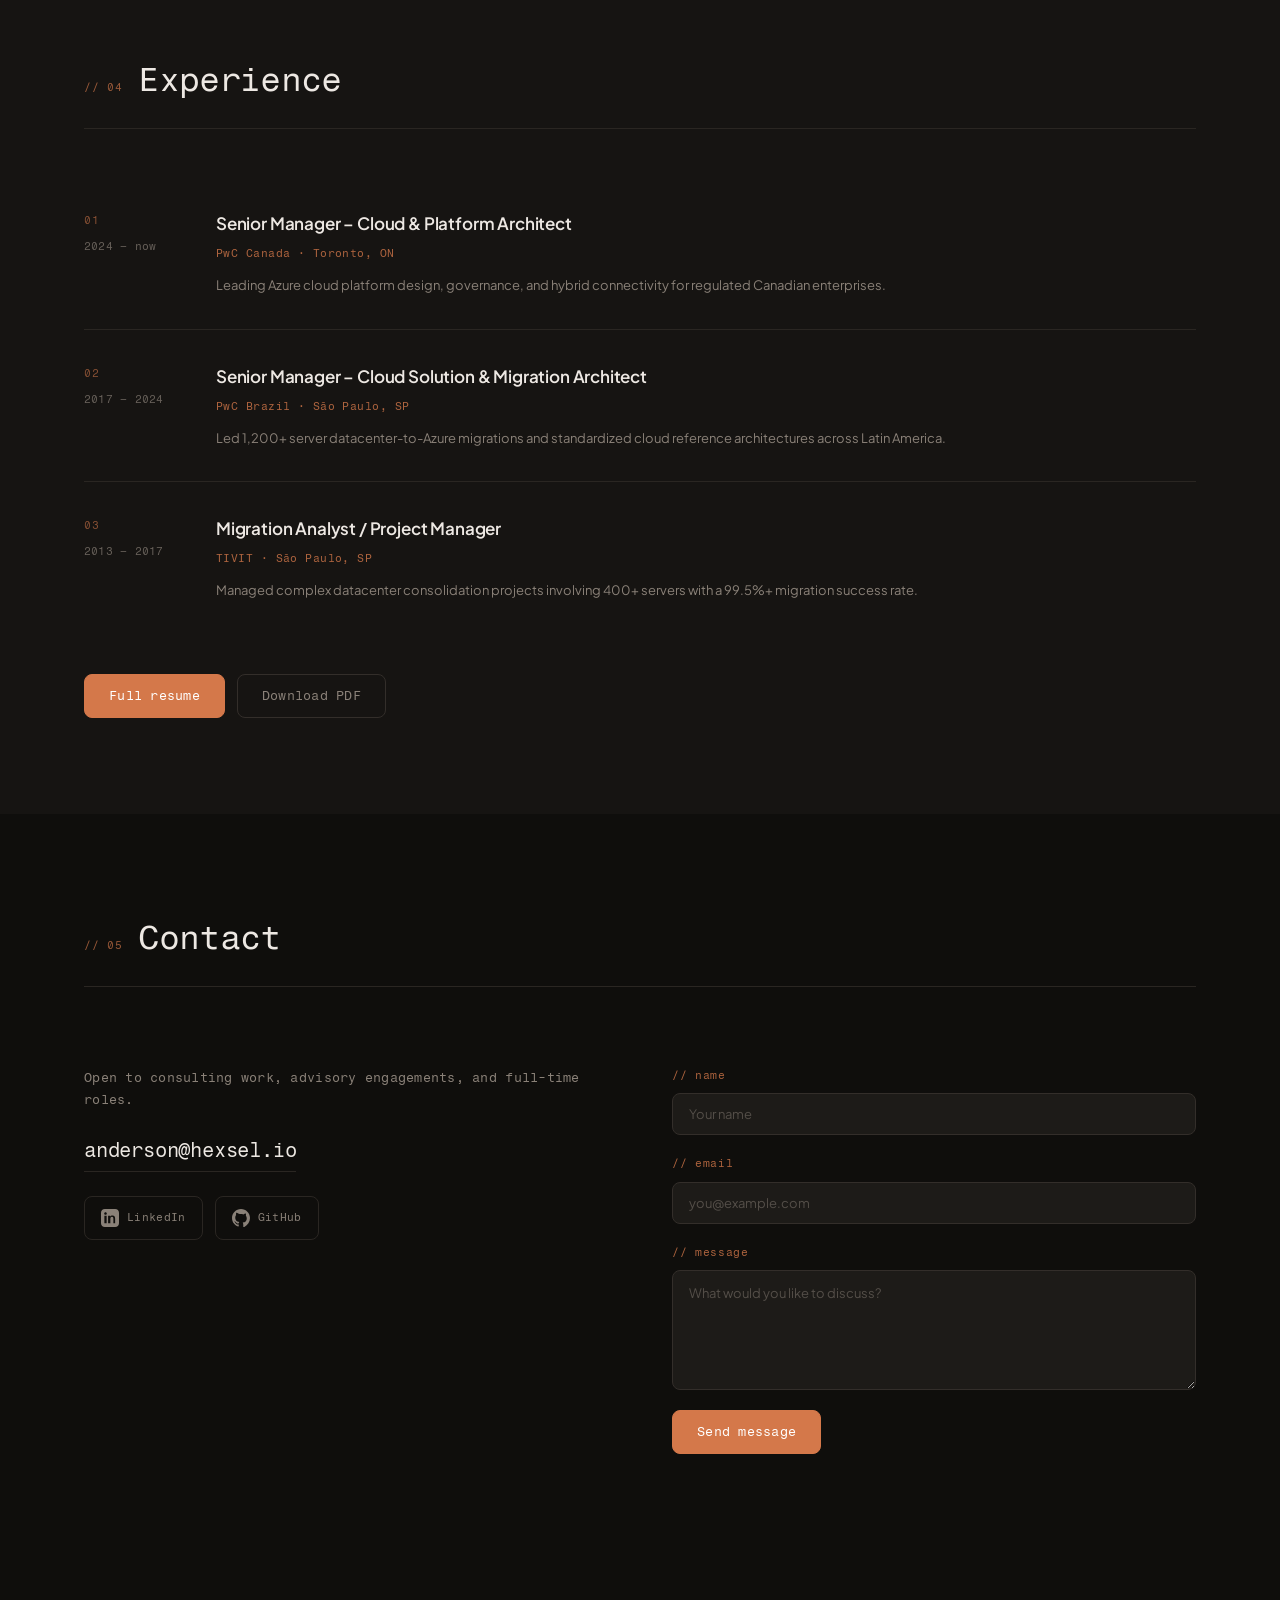
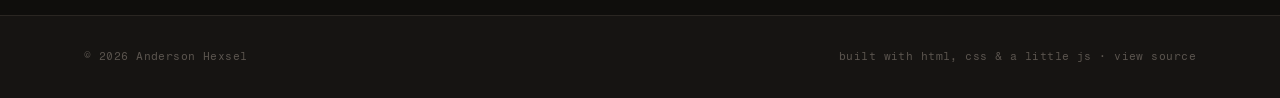
==== commit 4cc8678c: "fix: hamburger nav invisible on mobile — move toggle out of collapsed nav The nav__toggle button was" ====
--- a/index.html
+++ b/index.html
@@ -59,12 +59,6 @@
       </a>
 
       <nav class="nav" aria-label="Primary">
-        <button class="nav__toggle" aria-expanded="false" aria-controls="nav-list" aria-label="Open navigation menu">
-          <span class="visually-hidden">Open menu</span>
-          <svg viewBox="0 0 24 24" fill="none" stroke="currentColor" stroke-width="1.5" stroke-linecap="round" width="22" height="22" aria-hidden="true">
-            <line x1="3" y1="7" x2="21" y2="7"/><line x1="3" y1="12" x2="21" y2="12"/><line x1="3" y1="17" x2="21" y2="17"/>
-          </svg>
-        </button>
         <ul id="nav-list" class="nav__list" role="list">
           <li><a class="nav__link" href="#about">about</a></li>
           <li><a class="nav__link" href="#ai">ai</a></li>
@@ -76,6 +70,12 @@
 
       <div class="header-actions">
         <a class="btn btn--outline btn--sm" href="/assets/docs/anderson-hexsel-resume.pdf" download>Download CV</a>
+        <button class="nav__toggle" aria-expanded="false" aria-controls="nav-list" aria-label="Open navigation menu">
+          <span class="visually-hidden">Open menu</span>
+          <svg viewBox="0 0 24 24" fill="none" stroke="currentColor" stroke-width="1.5" stroke-linecap="round" width="22" height="22" aria-hidden="true">
+            <line x1="3" y1="7" x2="21" y2="7"/><line x1="3" y1="12" x2="21" y2="12"/><line x1="3" y1="17" x2="21" y2="17"/>
+          </svg>
+        </button>
         <button class="theme-toggle" aria-label="Toggle color theme" aria-pressed="false">
           <svg class="theme-toggle__sun" viewBox="0 0 24 24" fill="none" stroke="currentColor" stroke-width="1.5" stroke-linecap="round" stroke-linejoin="round" width="18" height="18" aria-hidden="true">
             <circle cx="12" cy="12" r="4.5"/>
--- a/assets/css/main.css
+++ b/assets/css/main.css
@@ -274,18 +274,21 @@
   .nav__toggle { display: flex; }
   .header-actions .btn--outline { display: none; }
   .site-header { position: sticky; }
+  .site-header__inner { justify-content: space-between; }
   .nav {
     position: absolute; top: 100%; left: 0; right: 0;
     flex-direction: column;
+    justify-content: flex-start;
+    z-index: 99;
+  }
+  .nav__list {
+    flex-direction: column; gap: 0; width: 100%; align-items: stretch;
     background: var(--surface);
     border-bottom: 1px solid var(--border);
     overflow: hidden; max-height: 0;
     transition: max-height 300ms ease;
-    justify-content: flex-start;
-    z-index: 99;
   }
   .nav__list.is-open { max-height: 360px; }
-  .nav__list { flex-direction: column; gap: 0; width: 100%; align-items: stretch; }
   .nav__link {
     display: block;
     padding: var(--s4) var(--s5);
@@ -322,6 +325,7 @@
   padding-block: var(--s24);
   width: 100%;
 }
+.hero__inner > * { min-width: 0; }
 
 /* Hero text */
 .hero__eyebrow {
@@ -494,6 +498,7 @@
   align-items: start;
   margin-bottom: var(--s10);
 }
+.about__body > * { min-width: 0; }
 .about__lede {
   font-size: var(--fs-md);
   line-height: 1.8;
@@ -552,6 +557,7 @@
   gap: var(--s12);
   align-items: start;
 }
+.ai__body > * { min-width: 0; }
 
 .ai__headline {
   font-family: var(--font-mono);
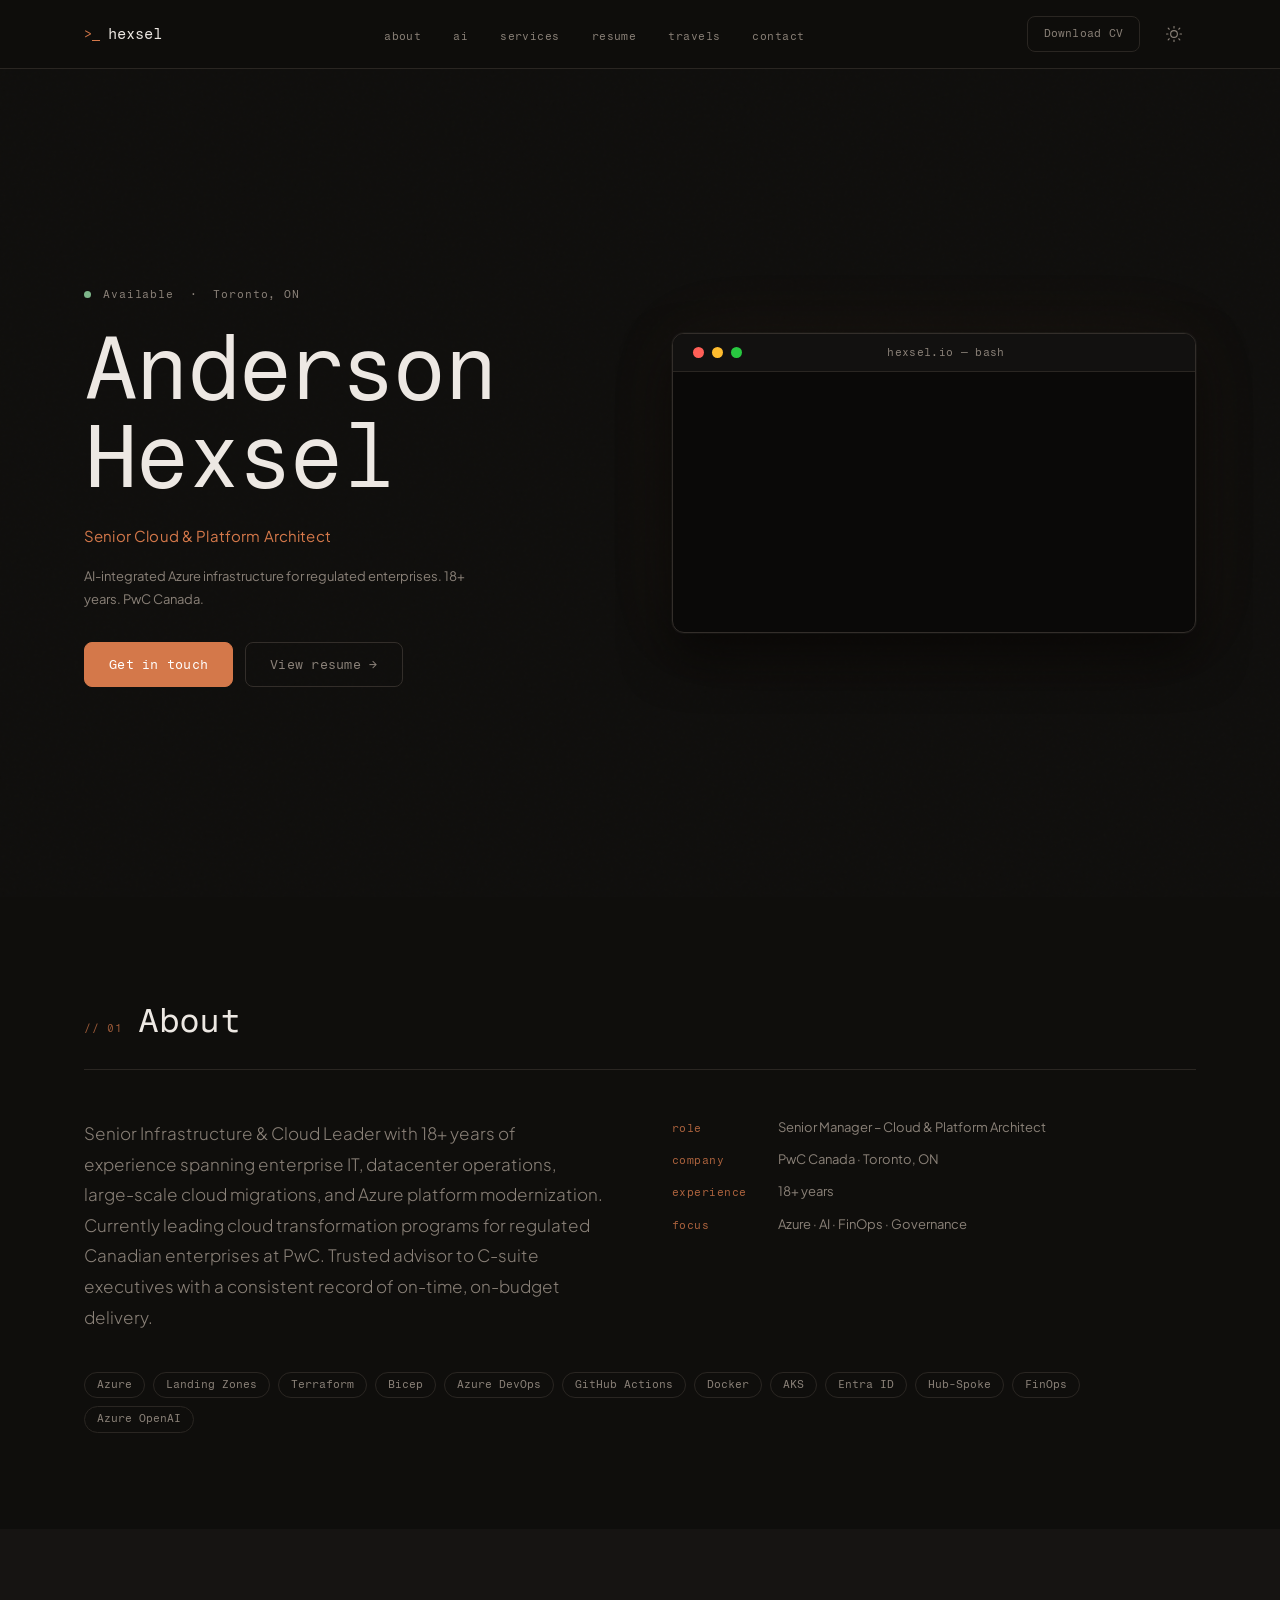
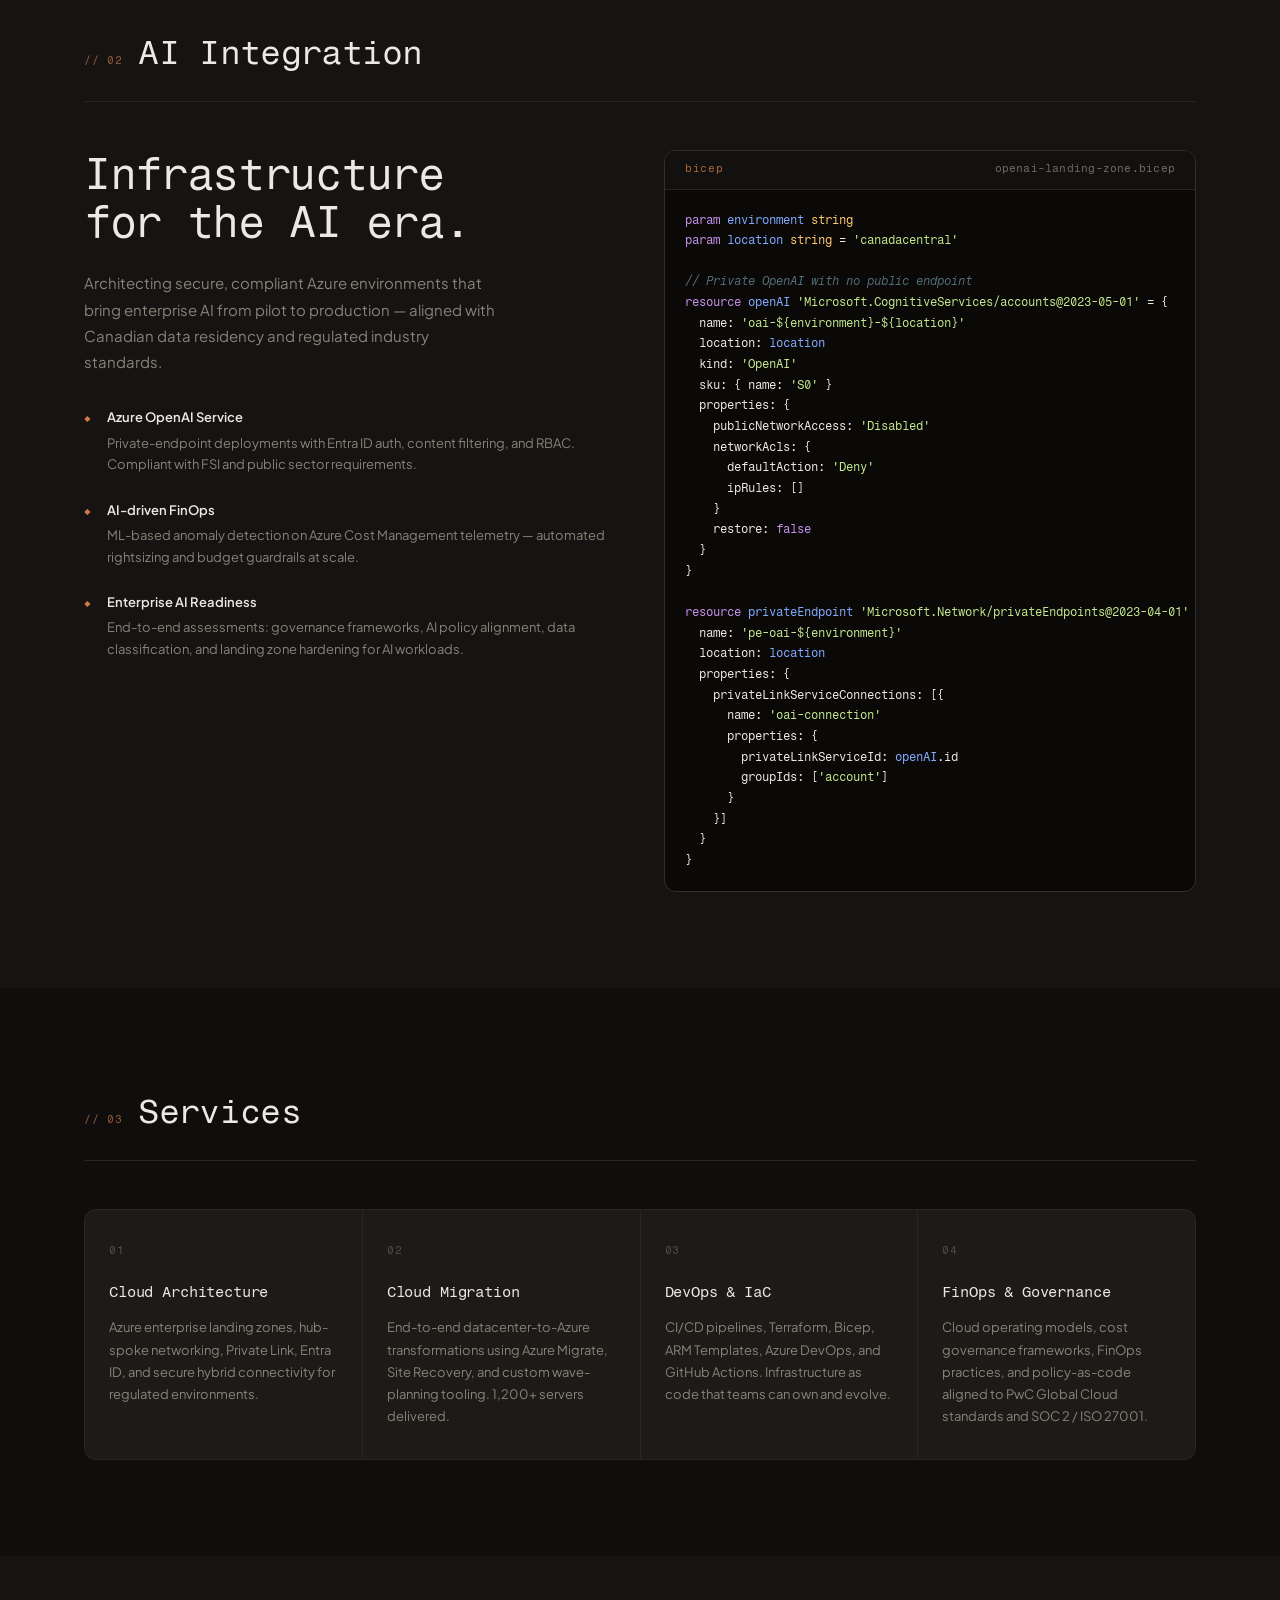
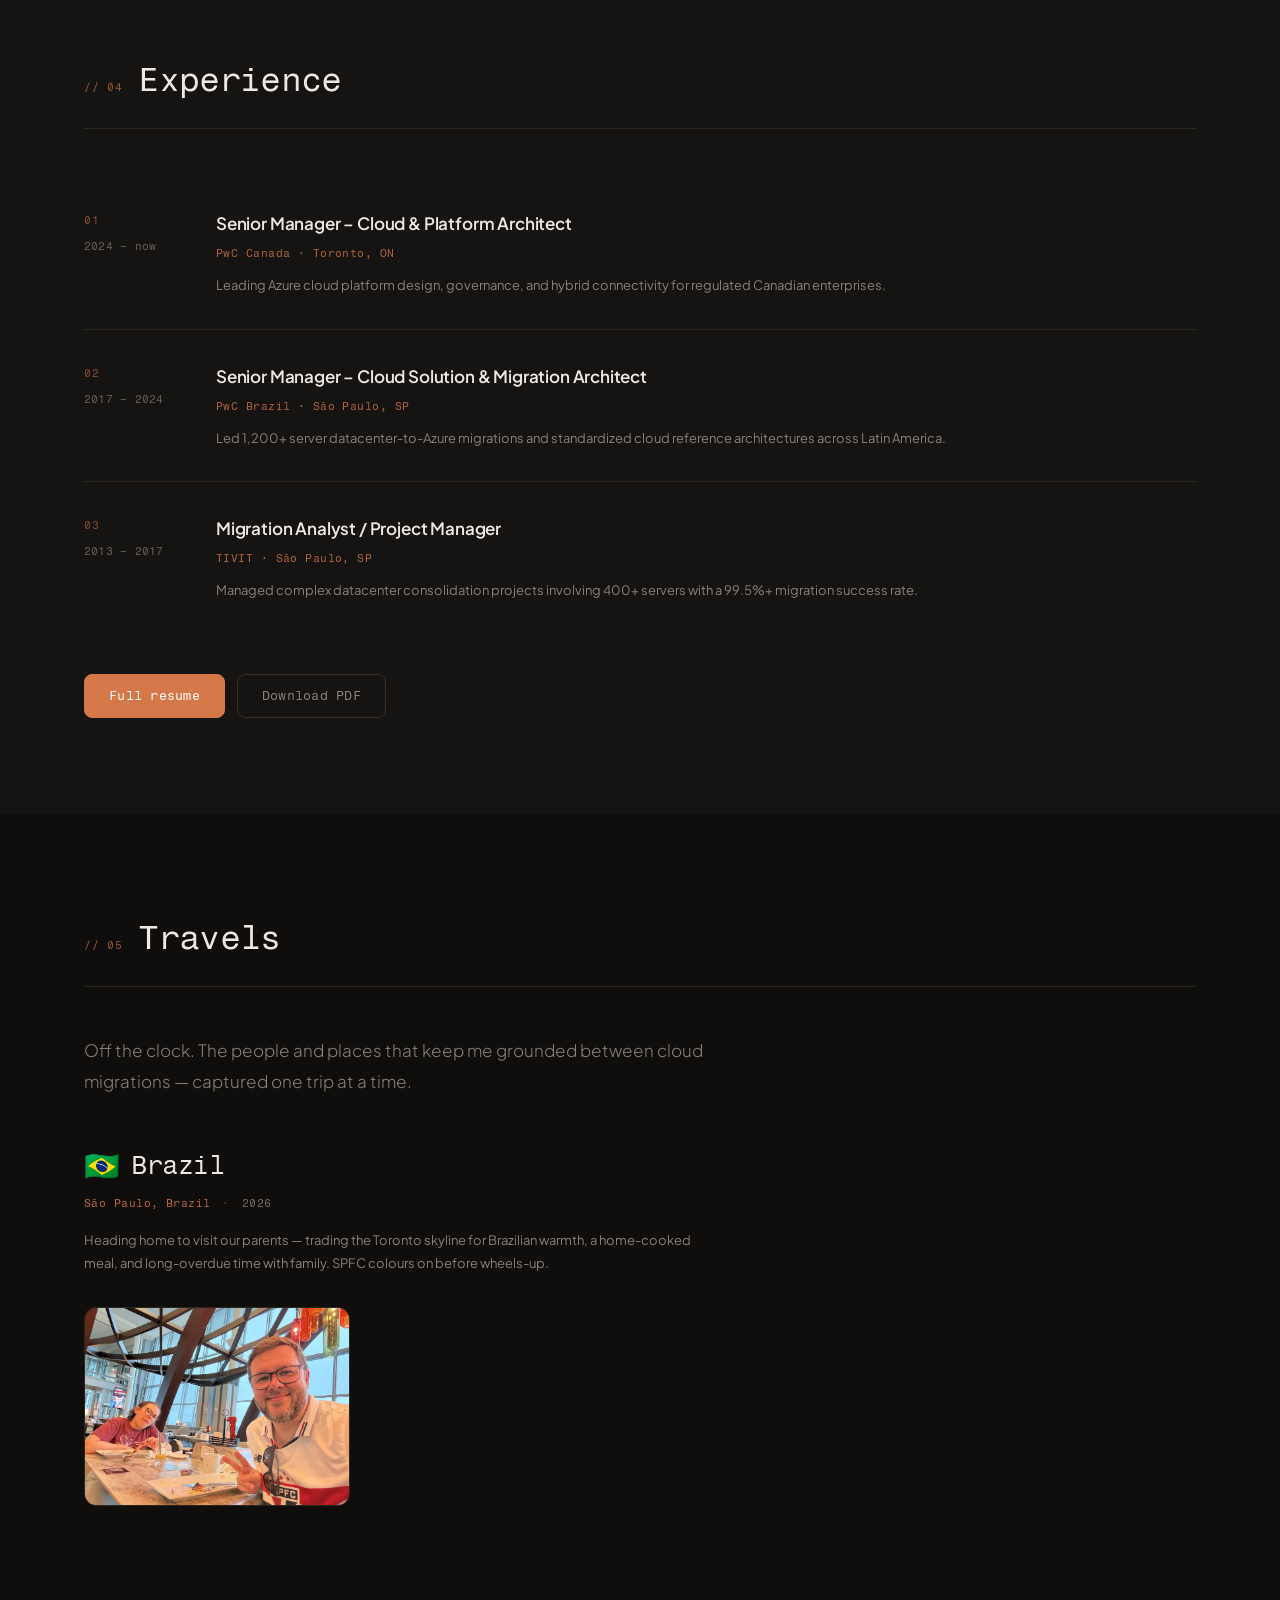
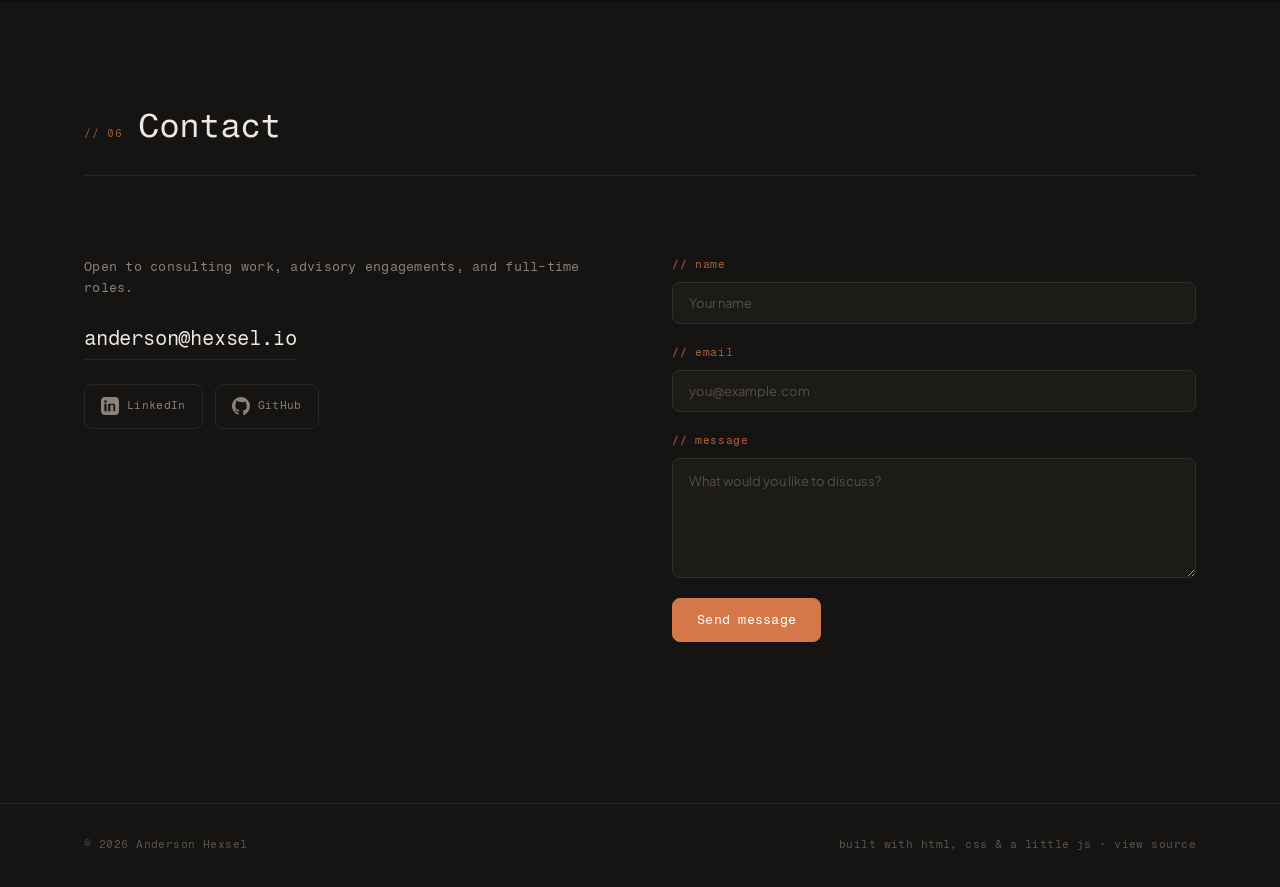
==== commit a85945c4: "feat: add Travels section with photo gallery + lightbox Personal travels section grouped by trip, wi" ====
--- a/index.html
+++ b/index.html
@@ -28,9 +28,40 @@
     "@type": "Person",
     "name": "Anderson Hexsel",
     "url": "https://hexsel.io/",
-    "email": "mailto:anderson@hexsel.io",
+    "email": "anderson@hexsel.io",
     "jobTitle": "Senior Manager — Cloud & Platform Architect",
-    "sameAs": ["https://www.linkedin.com/in/hexsel/"]
+    "image": "https://hexsel.io/assets/img/og-cover.png",
+    "address": {
+      "@type": "PostalAddress",
+      "addressLocality": "Toronto",
+      "addressRegion": "ON",
+      "addressCountry": "CA"
+    },
+    "worksFor": {
+      "@type": "Organization",
+      "name": "PwC Canada",
+      "url": "https://www.pwc.com/ca/en.html"
+    },
+    "alumniOf": {
+      "@type": "CollegeOrUniversity",
+      "name": "FIAP",
+      "address": { "@type": "PostalAddress", "addressCountry": "BR" }
+    },
+    "hasCredential": {
+      "@type": "EducationalOccupationalCredential",
+      "name": "Microsoft Certified: Azure Solutions Architect Expert",
+      "credentialCategory": "Professional Certification",
+      "recognizedBy": { "@type": "Organization", "name": "Microsoft" }
+    },
+    "knowsAbout": [
+      "Microsoft Azure", "Cloud Architecture", "Landing Zones", "Cloud Migration",
+      "Terraform", "Bicep", "Azure DevOps", "GitHub Actions", "AKS",
+      "Azure OpenAI", "FinOps", "Cloud Governance", "Entra ID", "Hub-Spoke Networking"
+    ],
+    "sameAs": [
+      "https://www.linkedin.com/in/hexsel/",
+      "https://github.com/hexsell007"
+    ]
   }
   </script>
 
@@ -64,6 +95,7 @@
           <li><a class="nav__link" href="#ai">ai</a></li>
           <li><a class="nav__link" href="#services">services</a></li>
           <li><a class="nav__link" href="#resume">resume</a></li>
+          <li><a class="nav__link" href="#travels">travels</a></li>
           <li><a class="nav__link" href="#contact">contact</a></li>
         </ul>
       </nav>
@@ -348,11 +380,61 @@
       </div>
     </section>
 
-    <!-- ── CONTACT ── -->
-    <section id="contact" class="section" aria-labelledby="contact-heading">
+    <!-- ── TRAVELS ── -->
+    <section id="travels" class="section" aria-labelledby="travels-heading">
       <div class="container">
         <div class="section-header" data-reveal>
           <span class="section-tag" aria-hidden="true">// 05</span>
+          <h2 class="section-title" id="travels-heading">Travels</h2>
+        </div>
+
+        <p class="travels__intro" data-reveal>
+          Off the clock. The people and places that keep me grounded between cloud migrations — captured one trip at a time.
+        </p>
+
+        <!-- Trip: Brazil 2026 -->
+        <article class="trip" data-reveal>
+          <header class="trip__header">
+            <h3 class="trip__title">
+              <span class="trip__flag" aria-hidden="true">🇧🇷</span>
+              Brazil
+            </h3>
+            <p class="trip__meta">
+              <span class="trip__place">São Paulo, Brazil</span>
+              <span class="trip__sep" aria-hidden="true">·</span>
+              <time class="trip__date">2026</time>
+            </p>
+            <p class="trip__blurb">
+              Heading home to visit our parents — trading the Toronto skyline for Brazilian warmth, a home-cooked meal, and long-overdue time with family. SPFC colours on before wheels-up.
+            </p>
+          </header>
+
+          <ul class="gallery" role="list">
+            <li class="gallery__item">
+              <button class="gallery__btn" type="button"
+                      data-full="/assets/img/travels/brazil-2026-airport.jpeg"
+                      data-caption="Wheels-up day — São Paulo FC jersey on, family alongside, and the runway calling us home.">
+                <img class="gallery__img"
+                     src="/assets/img/travels/brazil-2026-airport.jpeg"
+                     alt="Anderson Hexsel in a São Paulo FC jersey with family at the airport before the flight to Brazil"
+                     loading="lazy" width="1600" height="1200">
+                <span class="gallery__overlay" aria-hidden="true">
+                  <span class="gallery__zoom">⤢</span>
+                  <span class="gallery__cap">Off to São Paulo</span>
+                </span>
+              </button>
+            </li>
+          </ul>
+        </article>
+
+      </div>
+    </section>
+
+    <!-- ── CONTACT ── -->
+    <section id="contact" class="section section--alt" aria-labelledby="contact-heading">
+      <div class="container">
+        <div class="section-header" data-reveal>
+          <span class="section-tag" aria-hidden="true">// 06</span>
           <h2 class="section-title" id="contact-heading">Contact</h2>
         </div>
         <div class="contact__body">
@@ -419,6 +501,30 @@
 
   </main>
 
+  <!-- ── LIGHTBOX ── -->
+  <div class="lightbox" id="lightbox" role="dialog" aria-modal="true" aria-label="Photo viewer" hidden>
+    <button class="lightbox__close" type="button" aria-label="Close viewer (Esc)">
+      <svg viewBox="0 0 24 24" fill="none" stroke="currentColor" stroke-width="1.6" stroke-linecap="round" width="22" height="22" aria-hidden="true">
+        <line x1="6" y1="6" x2="18" y2="18"/><line x1="18" y1="6" x2="6" y2="18"/>
+      </svg>
+    </button>
+    <button class="lightbox__nav lightbox__nav--prev" type="button" aria-label="Previous photo">
+      <svg viewBox="0 0 24 24" fill="none" stroke="currentColor" stroke-width="1.6" stroke-linecap="round" stroke-linejoin="round" width="26" height="26" aria-hidden="true">
+        <polyline points="15 5 8 12 15 19"/>
+      </svg>
+    </button>
+    <figure class="lightbox__figure">
+      <img class="lightbox__img" src="" alt="">
+      <figcaption class="lightbox__caption"></figcaption>
+    </figure>
+    <button class="lightbox__nav lightbox__nav--next" type="button" aria-label="Next photo">
+      <svg viewBox="0 0 24 24" fill="none" stroke="currentColor" stroke-width="1.6" stroke-linecap="round" stroke-linejoin="round" width="26" height="26" aria-hidden="true">
+        <polyline points="9 5 16 12 9 19"/>
+      </svg>
+    </button>
+    <span class="lightbox__counter" aria-hidden="true"></span>
+  </div>
+
   <!-- ── FOOTER ── -->
   <footer class="site-footer" role="contentinfo">
     <div class="container site-footer__inner">
--- a/assets/css/main.css
+++ b/assets/css/main.css
@@ -897,6 +897,240 @@
   .contact__email { font-size: var(--fs-base); word-break: break-all; }
 }
 
+/* ── Travels ─────────────────────────────────────────────────── */
+.travels__intro {
+  font-size: var(--fs-md);
+  line-height: 1.8;
+  color: var(--text-2);
+  font-weight: 300;
+  max-width: 620px;
+  margin-bottom: var(--s12);
+}
+
+.trip { margin-bottom: var(--s16); }
+.trip:last-child { margin-bottom: 0; }
+
+.trip__header { margin-bottom: var(--s8); }
+
+.trip__title {
+  display: flex;
+  align-items: center;
+  gap: var(--s3);
+  font-family: var(--font-mono);
+  font-size: var(--fs-xl);
+  font-weight: 400;
+  letter-spacing: -0.02em;
+  color: var(--text);
+  margin-bottom: var(--s2);
+}
+.trip__flag { font-size: 1.1em; line-height: 1; }
+
+.trip__meta {
+  display: flex;
+  align-items: center;
+  gap: var(--s3);
+  font-family: var(--font-mono);
+  font-size: var(--fs-xs);
+  color: var(--accent);
+  letter-spacing: 0.04em;
+  opacity: 0.85;
+  margin-bottom: var(--s4);
+}
+.trip__sep { opacity: 0.5; }
+.trip__date { color: var(--text-2); }
+
+.trip__blurb {
+  font-size: var(--fs-sm);
+  color: var(--text-2);
+  line-height: 1.75;
+  max-width: 620px;
+}
+
+/* Gallery grid */
+.gallery {
+  display: grid;
+  grid-template-columns: repeat(auto-fill, minmax(220px, 1fr));
+  gap: var(--s4);
+}
+
+.gallery__item { min-width: 0; }
+
+.gallery__btn {
+  display: block;
+  position: relative;
+  width: 100%;
+  padding: 0;
+  aspect-ratio: 4 / 3;
+  border: 1px solid var(--border);
+  border-radius: var(--r-lg);
+  overflow: hidden;
+  background: var(--surface-2);
+  cursor: pointer;
+  transition: border-color 200ms, transform 200ms, box-shadow 200ms;
+}
+.gallery__btn:hover {
+  border-color: var(--accent);
+  transform: translateY(-3px);
+  box-shadow: 0 12px 32px rgba(0,0,0,0.35), 0 0 0 1px var(--accent-glow);
+}
+
+.gallery__img {
+  width: 100%;
+  height: 100%;
+  object-fit: cover;
+  transition: transform 400ms cubic-bezier(0.16, 1, 0.3, 1);
+}
+.gallery__btn:hover .gallery__img { transform: scale(1.05); }
+
+.gallery__overlay {
+  position: absolute;
+  inset: 0;
+  display: flex;
+  flex-direction: column;
+  align-items: flex-start;
+  justify-content: flex-end;
+  gap: var(--s2);
+  padding: var(--s4);
+  background: linear-gradient(to top, rgba(15,14,12,0.78) 0%, rgba(15,14,12,0.12) 45%, transparent 75%);
+  opacity: 0;
+  transition: opacity 200ms;
+}
+.gallery__btn:hover .gallery__overlay,
+.gallery__btn:focus-visible .gallery__overlay { opacity: 1; }
+
+.gallery__zoom {
+  position: absolute;
+  top: var(--s4);
+  right: var(--s4);
+  width: 34px; height: 34px;
+  display: flex; align-items: center; justify-content: center;
+  font-size: var(--fs-md);
+  color: #EDE8E3;
+  background: rgba(15,14,12,0.55);
+  border: 1px solid rgba(237,232,227,0.25);
+  border-radius: var(--r-md);
+  backdrop-filter: blur(4px);
+  -webkit-backdrop-filter: blur(4px);
+}
+
+.gallery__cap {
+  font-family: var(--font-mono);
+  font-size: var(--fs-xs);
+  letter-spacing: 0.03em;
+  color: #EDE8E3;
+}
+
+/* ── Lightbox ────────────────────────────────────────────────── */
+.lightbox {
+  position: fixed;
+  inset: 0;
+  z-index: 300;
+  display: flex;
+  align-items: center;
+  justify-content: center;
+  padding: var(--s8);
+  background: color-mix(in srgb, #0A0908 92%, transparent);
+  backdrop-filter: blur(8px);
+  -webkit-backdrop-filter: blur(8px);
+  opacity: 0;
+  transition: opacity 220ms ease;
+}
+.lightbox[hidden] { display: none; }
+.lightbox.is-open { opacity: 1; }
+
+.lightbox__figure {
+  display: flex;
+  flex-direction: column;
+  align-items: center;
+  gap: var(--s4);
+  max-width: min(1100px, 92vw);
+  max-height: 88vh;
+  margin: 0;
+  transform: scale(0.97);
+  transition: transform 260ms cubic-bezier(0.16, 1, 0.3, 1);
+}
+.lightbox.is-open .lightbox__figure { transform: scale(1); }
+
+.lightbox__img {
+  max-width: 100%;
+  max-height: 78vh;
+  object-fit: contain;
+  border-radius: var(--r-lg);
+  border: 1px solid var(--border-2);
+  box-shadow: 0 24px 64px rgba(0,0,0,0.6);
+  background: #0A0908;
+}
+
+.lightbox__caption {
+  font-family: var(--font-mono);
+  font-size: var(--fs-sm);
+  color: #C9C1B8;
+  letter-spacing: 0.02em;
+  text-align: center;
+  max-width: 640px;
+  line-height: 1.6;
+}
+
+.lightbox__close,
+.lightbox__nav {
+  position: absolute;
+  display: flex;
+  align-items: center;
+  justify-content: center;
+  color: #EDE8E3;
+  background: rgba(22,20,18,0.6);
+  border: 1px solid rgba(237,232,227,0.18);
+  border-radius: var(--r-md);
+  transition: color 150ms, background 150ms, border-color 150ms;
+  z-index: 1;
+}
+.lightbox__close:hover,
+.lightbox__nav:hover {
+  color: var(--accent);
+  border-color: var(--accent);
+  background: rgba(22,20,18,0.9);
+}
+
+.lightbox__close {
+  top: var(--s6);
+  right: var(--s6);
+  width: 44px; height: 44px;
+}
+
+.lightbox__nav {
+  top: 50%;
+  transform: translateY(-50%);
+  width: 48px; height: 48px;
+}
+.lightbox__nav--prev { left: var(--s6); }
+.lightbox__nav--next { right: var(--s6); }
+.lightbox__nav[hidden] { display: none; }
+
+.lightbox__counter {
+  position: absolute;
+  bottom: var(--s6);
+  left: 50%;
+  transform: translateX(-50%);
+  font-family: var(--font-mono);
+  font-size: var(--fs-xs);
+  letter-spacing: 0.08em;
+  color: var(--text-2);
+}
+
+@media (prefers-reduced-motion: reduce) {
+  .lightbox, .lightbox__figure { transition: none; }
+}
+
+@media (max-width: 639px) {
+  .gallery { grid-template-columns: repeat(auto-fill, minmax(140px, 1fr)); gap: var(--s3); }
+  .lightbox { padding: var(--s4); }
+  .lightbox__close { top: var(--s3); right: var(--s3); }
+  .lightbox__nav { width: 40px; height: 40px; }
+  .lightbox__nav--prev { left: var(--s2); }
+  .lightbox__nav--next { right: var(--s2); }
+  .lightbox__caption { font-size: var(--fs-xs); }
+}
+
 /* ── Placeholder markers ─────────────────────────────────────── */
 .fillin {
   border: 1px dashed var(--accent);
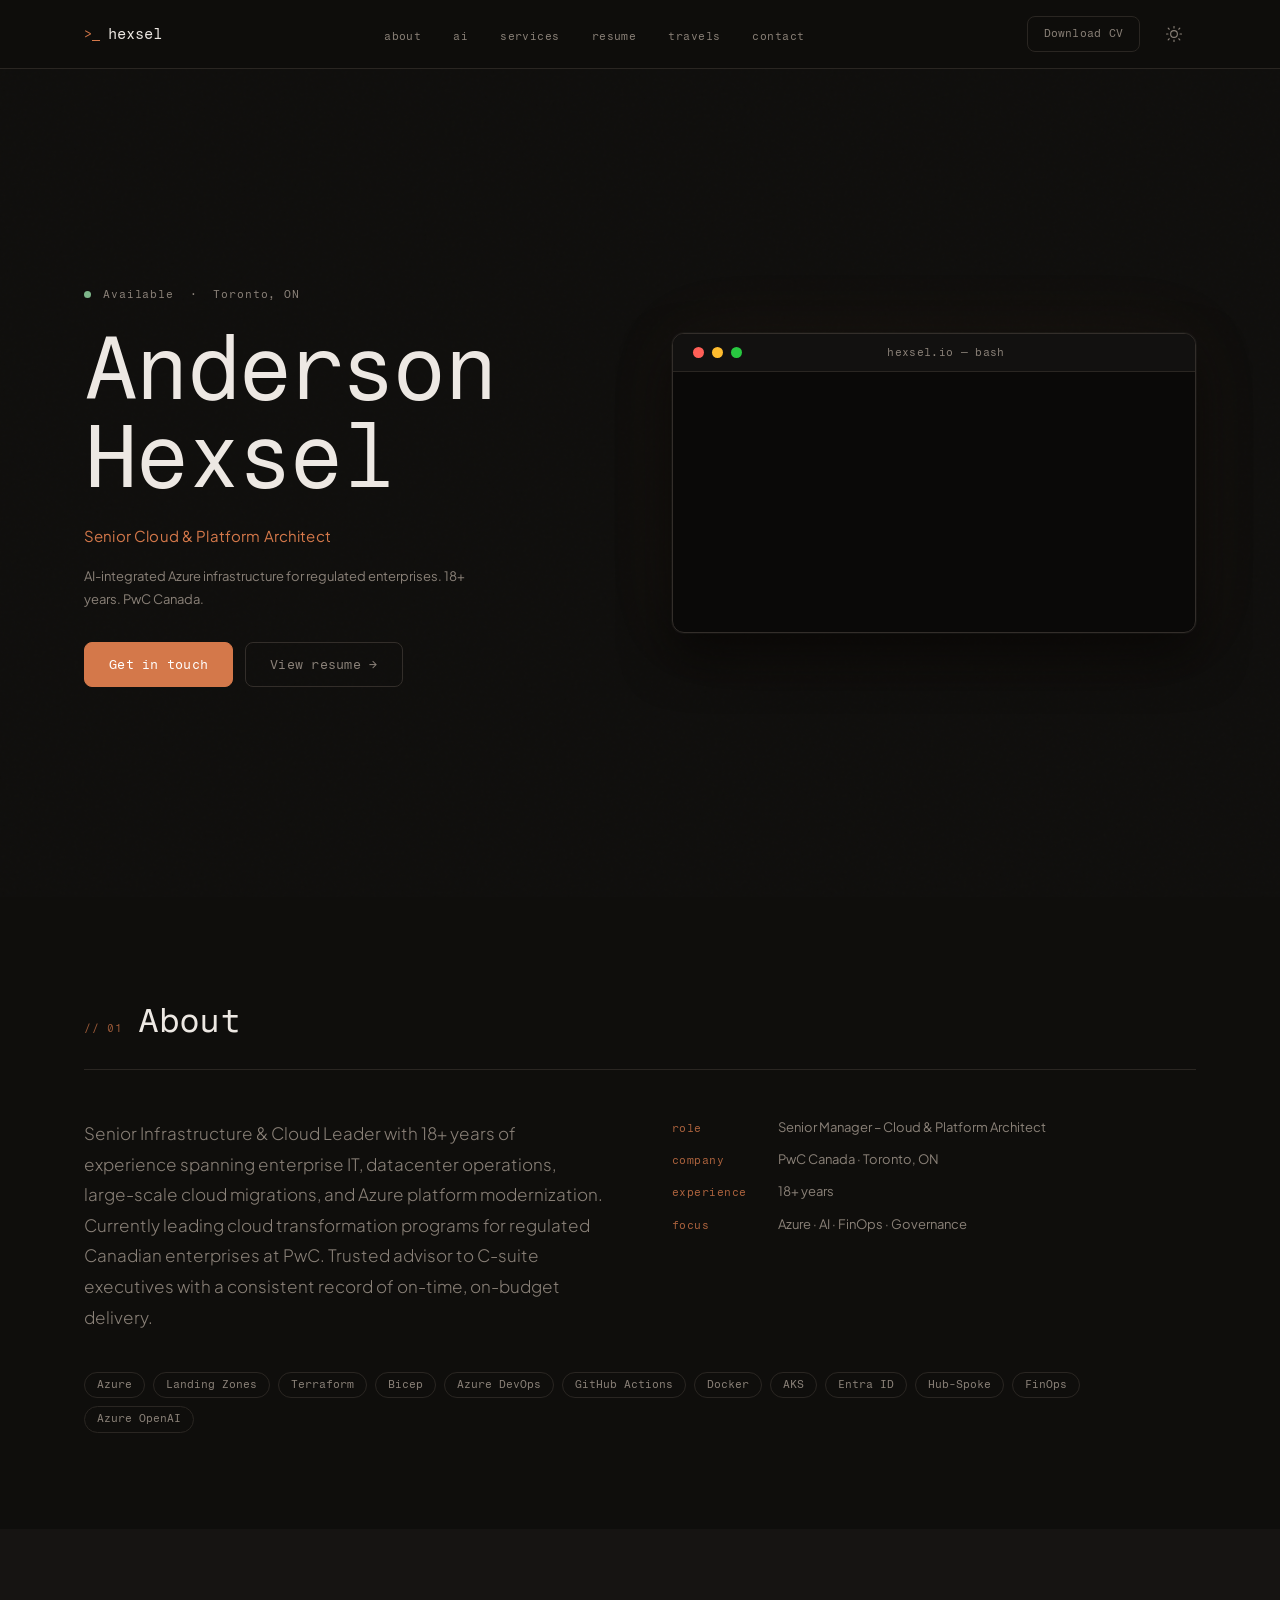
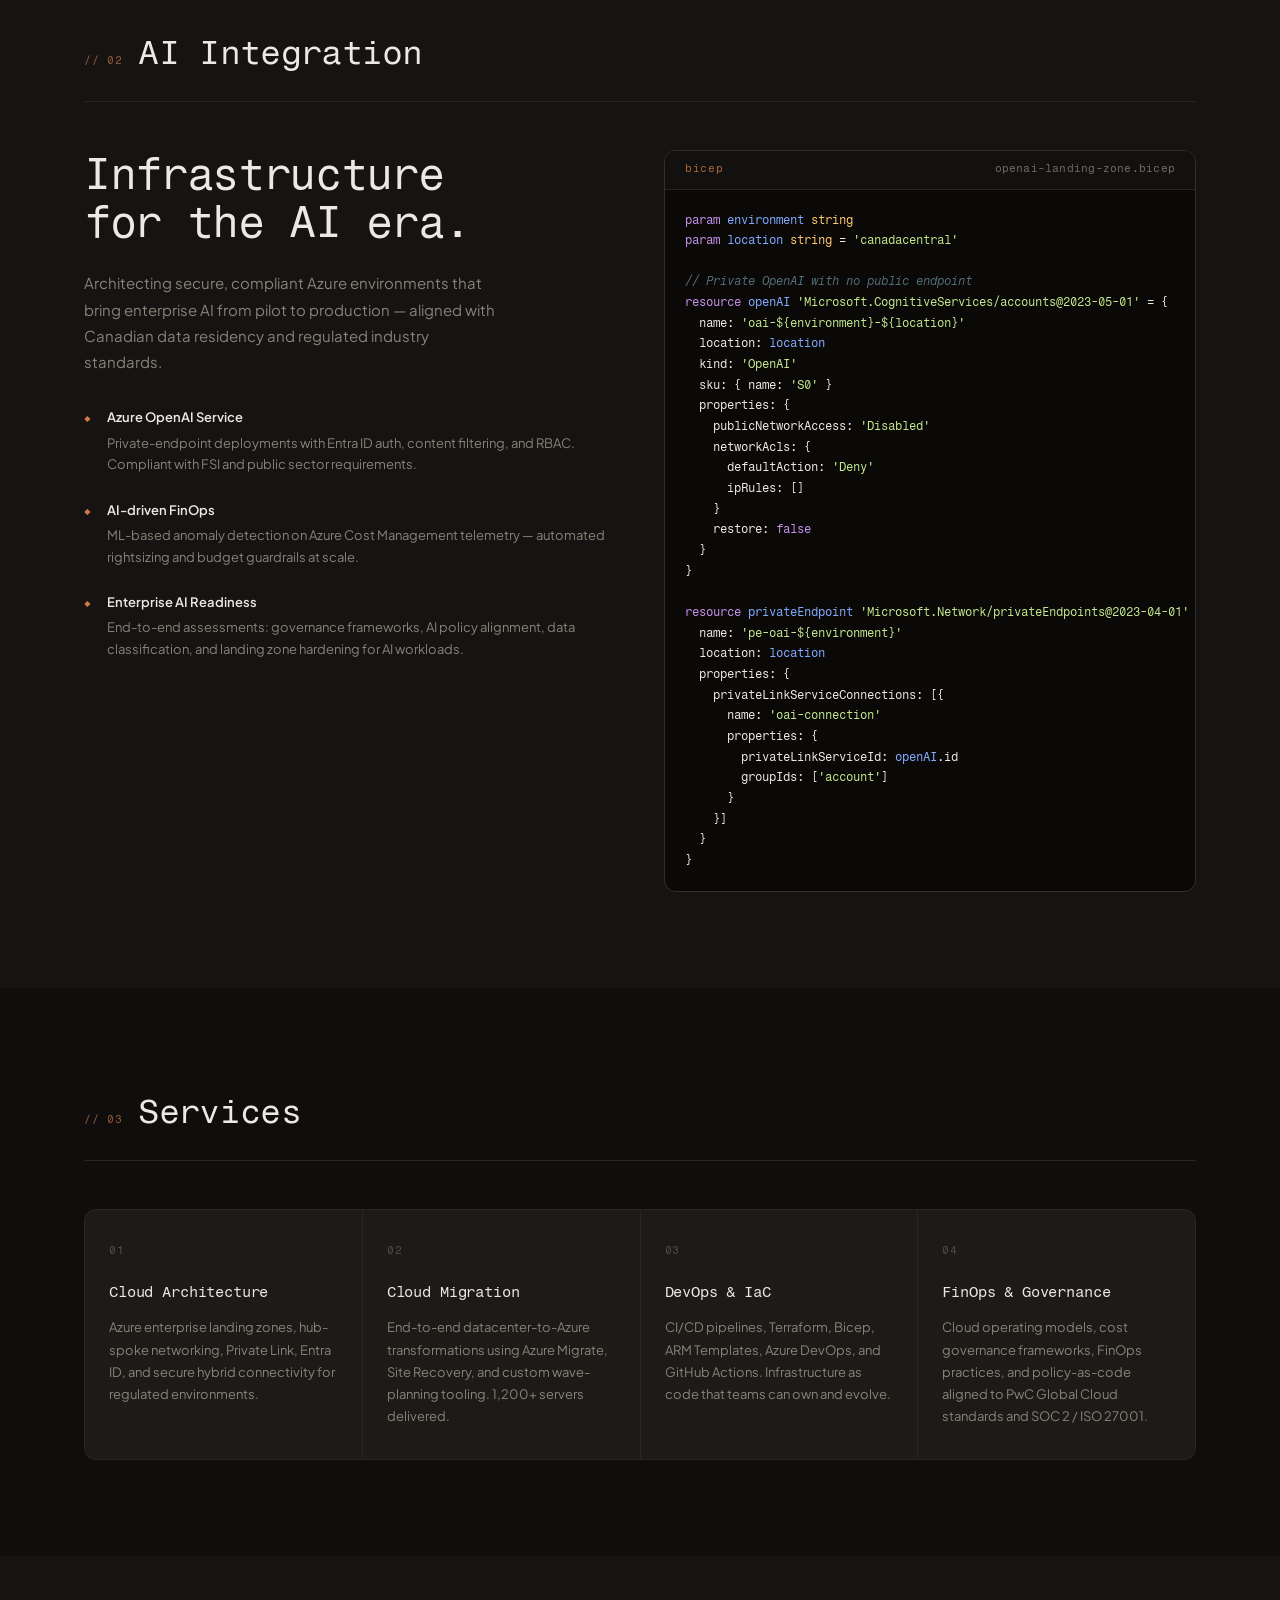
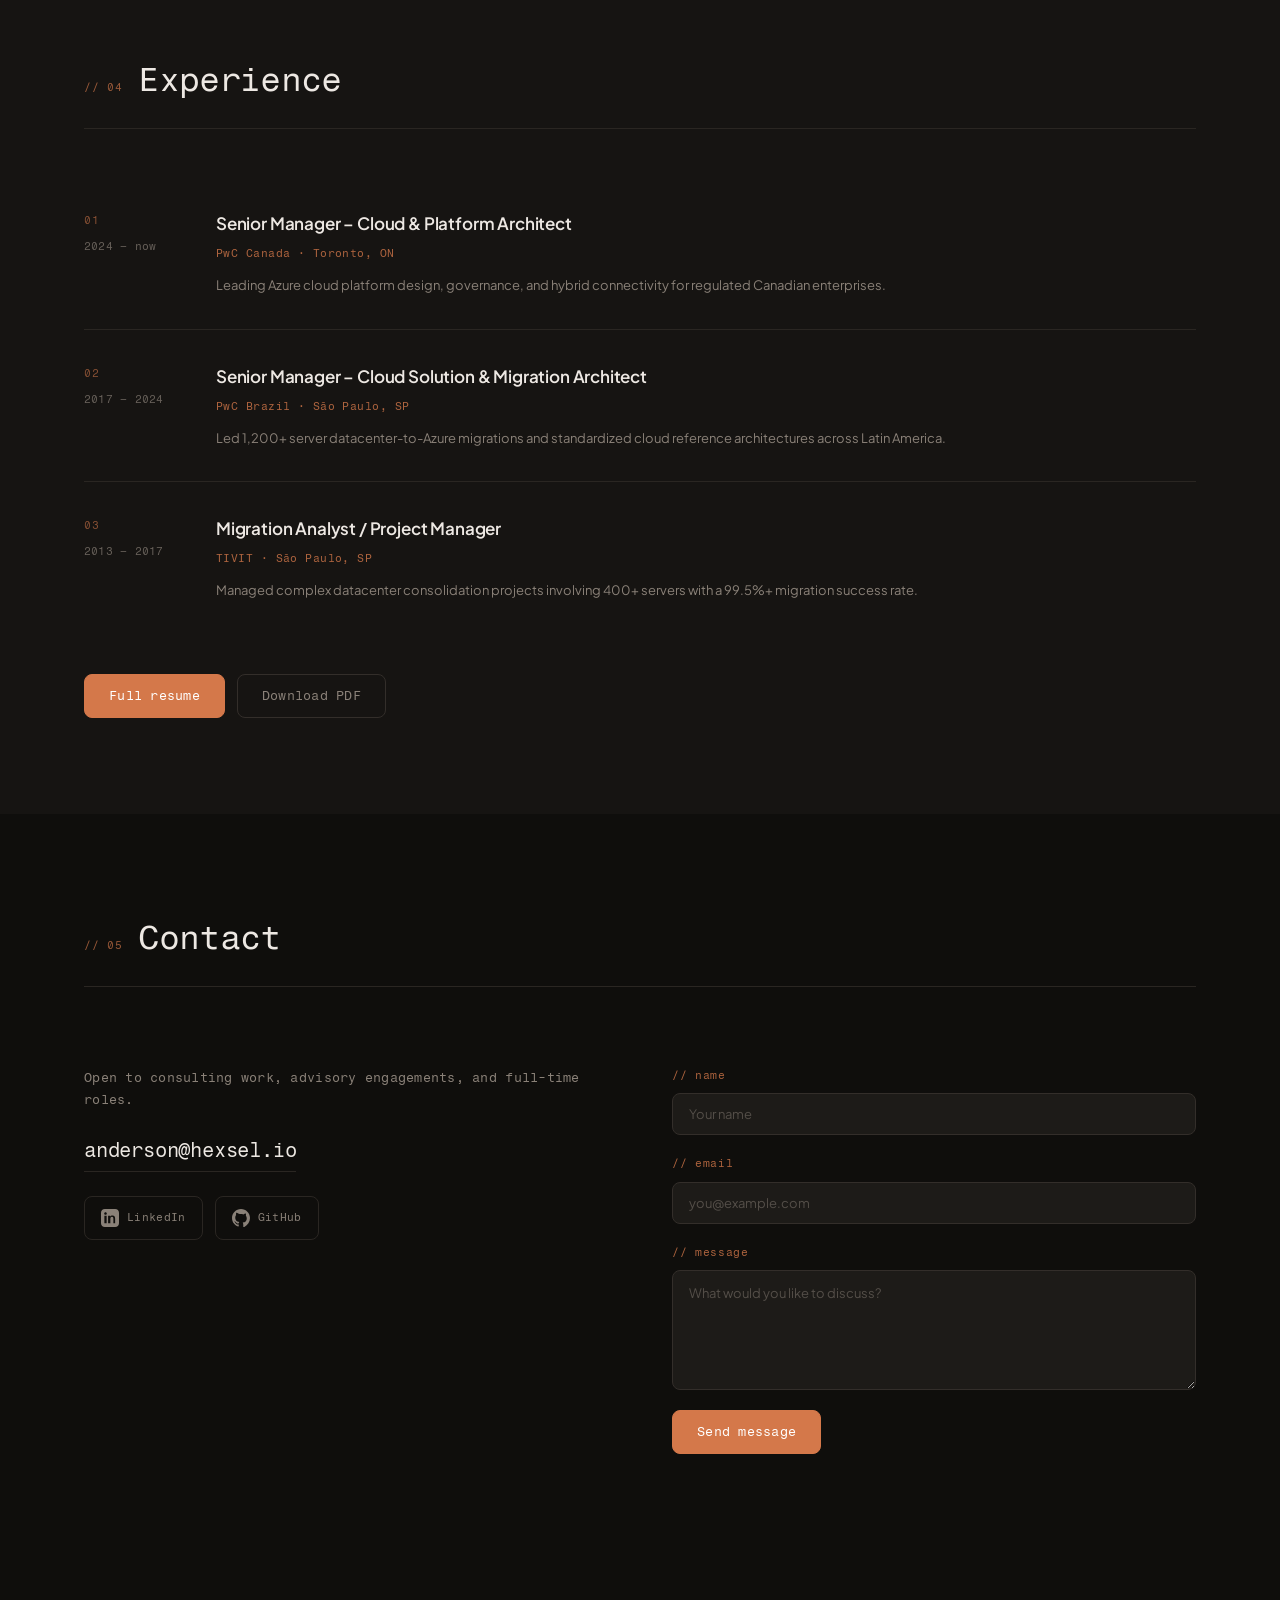
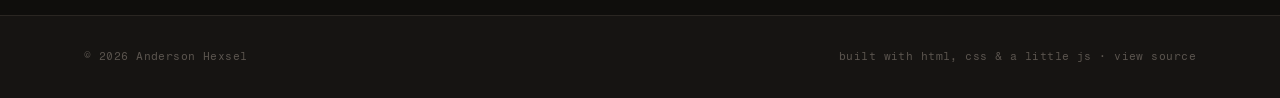
==== commit f6b29482: "refactor: move Travels to dedicated Instagram-style page - Remove Travels section + photos from home" ====
--- a/index.html
+++ b/index.html
@@ -95,7 +95,7 @@
           <li><a class="nav__link" href="#ai">ai</a></li>
           <li><a class="nav__link" href="#services">services</a></li>
           <li><a class="nav__link" href="#resume">resume</a></li>
-          <li><a class="nav__link" href="#travels">travels</a></li>
+          <li><a class="nav__link" href="/travels.html">travels</a></li>
           <li><a class="nav__link" href="#contact">contact</a></li>
         </ul>
       </nav>
@@ -380,61 +380,11 @@
       </div>
     </section>
 
-    <!-- ── TRAVELS ── -->
-    <section id="travels" class="section" aria-labelledby="travels-heading">
+    <!-- ── CONTACT ── -->
+    <section id="contact" class="section" aria-labelledby="contact-heading">
       <div class="container">
         <div class="section-header" data-reveal>
           <span class="section-tag" aria-hidden="true">// 05</span>
-          <h2 class="section-title" id="travels-heading">Travels</h2>
-        </div>
-
-        <p class="travels__intro" data-reveal>
-          Off the clock. The people and places that keep me grounded between cloud migrations — captured one trip at a time.
-        </p>
-
-        <!-- Trip: Brazil 2026 -->
-        <article class="trip" data-reveal>
-          <header class="trip__header">
-            <h3 class="trip__title">
-              <span class="trip__flag" aria-hidden="true">🇧🇷</span>
-              Brazil
-            </h3>
-            <p class="trip__meta">
-              <span class="trip__place">São Paulo, Brazil</span>
-              <span class="trip__sep" aria-hidden="true">·</span>
-              <time class="trip__date">2026</time>
-            </p>
-            <p class="trip__blurb">
-              Heading home to visit our parents — trading the Toronto skyline for Brazilian warmth, a home-cooked meal, and long-overdue time with family. SPFC colours on before wheels-up.
-            </p>
-          </header>
-
-          <ul class="gallery" role="list">
-            <li class="gallery__item">
-              <button class="gallery__btn" type="button"
-                      data-full="/assets/img/travels/brazil-2026-airport.jpeg"
-                      data-caption="Wheels-up day — São Paulo FC jersey on, family alongside, and the runway calling us home.">
-                <img class="gallery__img"
-                     src="/assets/img/travels/brazil-2026-airport.jpeg"
-                     alt="Anderson Hexsel in a São Paulo FC jersey with family at the airport before the flight to Brazil"
-                     loading="lazy" width="1600" height="1200">
-                <span class="gallery__overlay" aria-hidden="true">
-                  <span class="gallery__zoom">⤢</span>
-                  <span class="gallery__cap">Off to São Paulo</span>
-                </span>
-              </button>
-            </li>
-          </ul>
-        </article>
-
-      </div>
-    </section>
-
-    <!-- ── CONTACT ── -->
-    <section id="contact" class="section section--alt" aria-labelledby="contact-heading">
-      <div class="container">
-        <div class="section-header" data-reveal>
-          <span class="section-tag" aria-hidden="true">// 06</span>
           <h2 class="section-title" id="contact-heading">Contact</h2>
         </div>
         <div class="contact__body">
@@ -501,30 +451,6 @@
 
   </main>
 
-  <!-- ── LIGHTBOX ── -->
-  <div class="lightbox" id="lightbox" role="dialog" aria-modal="true" aria-label="Photo viewer" hidden>
-    <button class="lightbox__close" type="button" aria-label="Close viewer (Esc)">
-      <svg viewBox="0 0 24 24" fill="none" stroke="currentColor" stroke-width="1.6" stroke-linecap="round" width="22" height="22" aria-hidden="true">
-        <line x1="6" y1="6" x2="18" y2="18"/><line x1="18" y1="6" x2="6" y2="18"/>
-      </svg>
-    </button>
-    <button class="lightbox__nav lightbox__nav--prev" type="button" aria-label="Previous photo">
-      <svg viewBox="0 0 24 24" fill="none" stroke="currentColor" stroke-width="1.6" stroke-linecap="round" stroke-linejoin="round" width="26" height="26" aria-hidden="true">
-        <polyline points="15 5 8 12 15 19"/>
-      </svg>
-    </button>
-    <figure class="lightbox__figure">
-      <img class="lightbox__img" src="" alt="">
-      <figcaption class="lightbox__caption"></figcaption>
-    </figure>
-    <button class="lightbox__nav lightbox__nav--next" type="button" aria-label="Next photo">
-      <svg viewBox="0 0 24 24" fill="none" stroke="currentColor" stroke-width="1.6" stroke-linecap="round" stroke-linejoin="round" width="26" height="26" aria-hidden="true">
-        <polyline points="9 5 16 12 9 19"/>
-      </svg>
-    </button>
-    <span class="lightbox__counter" aria-hidden="true"></span>
-  </div>
-
   <!-- ── FOOTER ── -->
   <footer class="site-footer" role="contentinfo">
     <div class="container site-footer__inner">
--- a/assets/css/main.css
+++ b/assets/css/main.css
@@ -897,129 +897,6 @@
   .contact__email { font-size: var(--fs-base); word-break: break-all; }
 }
 
-/* ── Travels ─────────────────────────────────────────────────── */
-.travels__intro {
-  font-size: var(--fs-md);
-  line-height: 1.8;
-  color: var(--text-2);
-  font-weight: 300;
-  max-width: 620px;
-  margin-bottom: var(--s12);
-}
-
-.trip { margin-bottom: var(--s16); }
-.trip:last-child { margin-bottom: 0; }
-
-.trip__header { margin-bottom: var(--s8); }
-
-.trip__title {
-  display: flex;
-  align-items: center;
-  gap: var(--s3);
-  font-family: var(--font-mono);
-  font-size: var(--fs-xl);
-  font-weight: 400;
-  letter-spacing: -0.02em;
-  color: var(--text);
-  margin-bottom: var(--s2);
-}
-.trip__flag { font-size: 1.1em; line-height: 1; }
-
-.trip__meta {
-  display: flex;
-  align-items: center;
-  gap: var(--s3);
-  font-family: var(--font-mono);
-  font-size: var(--fs-xs);
-  color: var(--accent);
-  letter-spacing: 0.04em;
-  opacity: 0.85;
-  margin-bottom: var(--s4);
-}
-.trip__sep { opacity: 0.5; }
-.trip__date { color: var(--text-2); }
-
-.trip__blurb {
-  font-size: var(--fs-sm);
-  color: var(--text-2);
-  line-height: 1.75;
-  max-width: 620px;
-}
-
-/* Gallery grid */
-.gallery {
-  display: grid;
-  grid-template-columns: repeat(auto-fill, minmax(220px, 1fr));
-  gap: var(--s4);
-}
-
-.gallery__item { min-width: 0; }
-
-.gallery__btn {
-  display: block;
-  position: relative;
-  width: 100%;
-  padding: 0;
-  aspect-ratio: 4 / 3;
-  border: 1px solid var(--border);
-  border-radius: var(--r-lg);
-  overflow: hidden;
-  background: var(--surface-2);
-  cursor: pointer;
-  transition: border-color 200ms, transform 200ms, box-shadow 200ms;
-}
-.gallery__btn:hover {
-  border-color: var(--accent);
-  transform: translateY(-3px);
-  box-shadow: 0 12px 32px rgba(0,0,0,0.35), 0 0 0 1px var(--accent-glow);
-}
-
-.gallery__img {
-  width: 100%;
-  height: 100%;
-  object-fit: cover;
-  transition: transform 400ms cubic-bezier(0.16, 1, 0.3, 1);
-}
-.gallery__btn:hover .gallery__img { transform: scale(1.05); }
-
-.gallery__overlay {
-  position: absolute;
-  inset: 0;
-  display: flex;
-  flex-direction: column;
-  align-items: flex-start;
-  justify-content: flex-end;
-  gap: var(--s2);
-  padding: var(--s4);
-  background: linear-gradient(to top, rgba(15,14,12,0.78) 0%, rgba(15,14,12,0.12) 45%, transparent 75%);
-  opacity: 0;
-  transition: opacity 200ms;
-}
-.gallery__btn:hover .gallery__overlay,
-.gallery__btn:focus-visible .gallery__overlay { opacity: 1; }
-
-.gallery__zoom {
-  position: absolute;
-  top: var(--s4);
-  right: var(--s4);
-  width: 34px; height: 34px;
-  display: flex; align-items: center; justify-content: center;
-  font-size: var(--fs-md);
-  color: #EDE8E3;
-  background: rgba(15,14,12,0.55);
-  border: 1px solid rgba(237,232,227,0.25);
-  border-radius: var(--r-md);
-  backdrop-filter: blur(4px);
-  -webkit-backdrop-filter: blur(4px);
-}
-
-.gallery__cap {
-  font-family: var(--font-mono);
-  font-size: var(--fs-xs);
-  letter-spacing: 0.03em;
-  color: #EDE8E3;
-}
-
 /* ── Lightbox ────────────────────────────────────────────────── */
 .lightbox {
   position: fixed;
@@ -1122,7 +999,6 @@
 }
 
 @media (max-width: 639px) {
-  .gallery { grid-template-columns: repeat(auto-fill, minmax(140px, 1fr)); gap: var(--s3); }
   .lightbox { padding: var(--s4); }
   .lightbox__close { top: var(--s3); right: var(--s3); }
   .lightbox__nav { width: 40px; height: 40px; }
